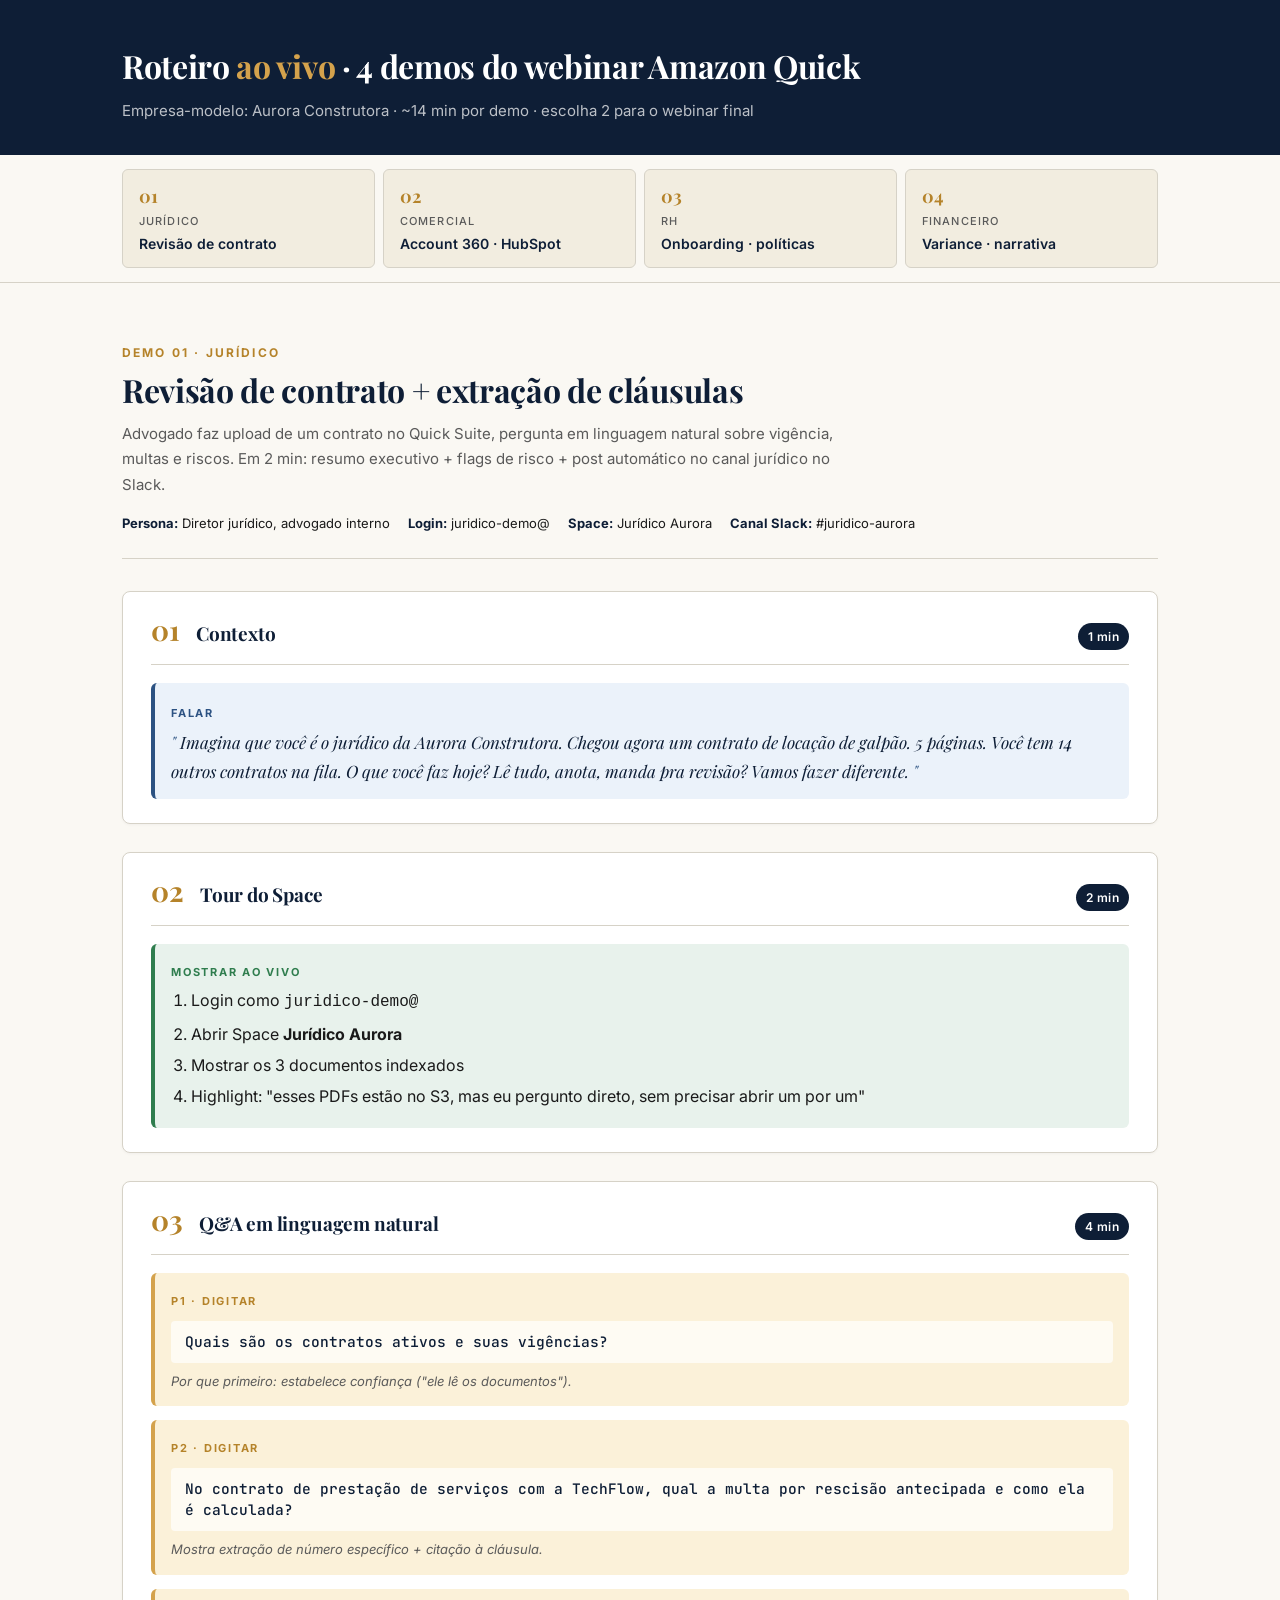
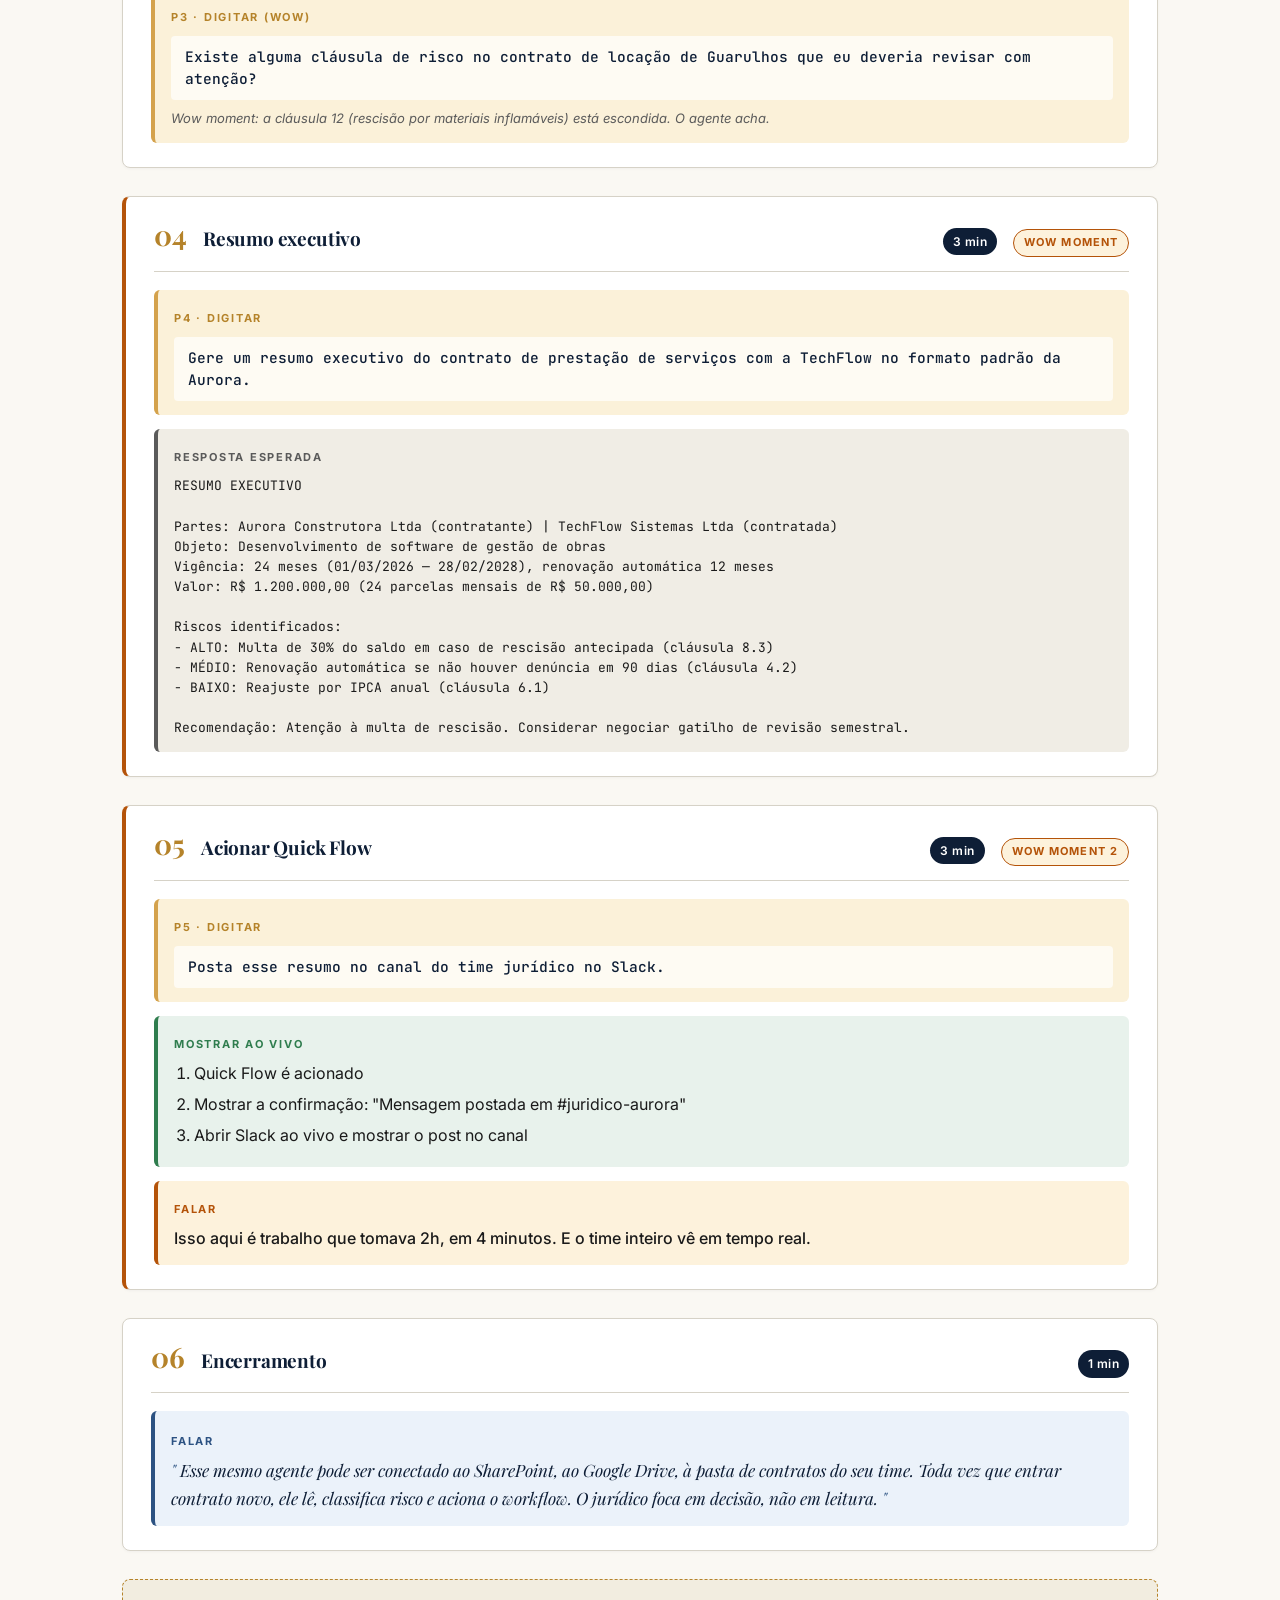
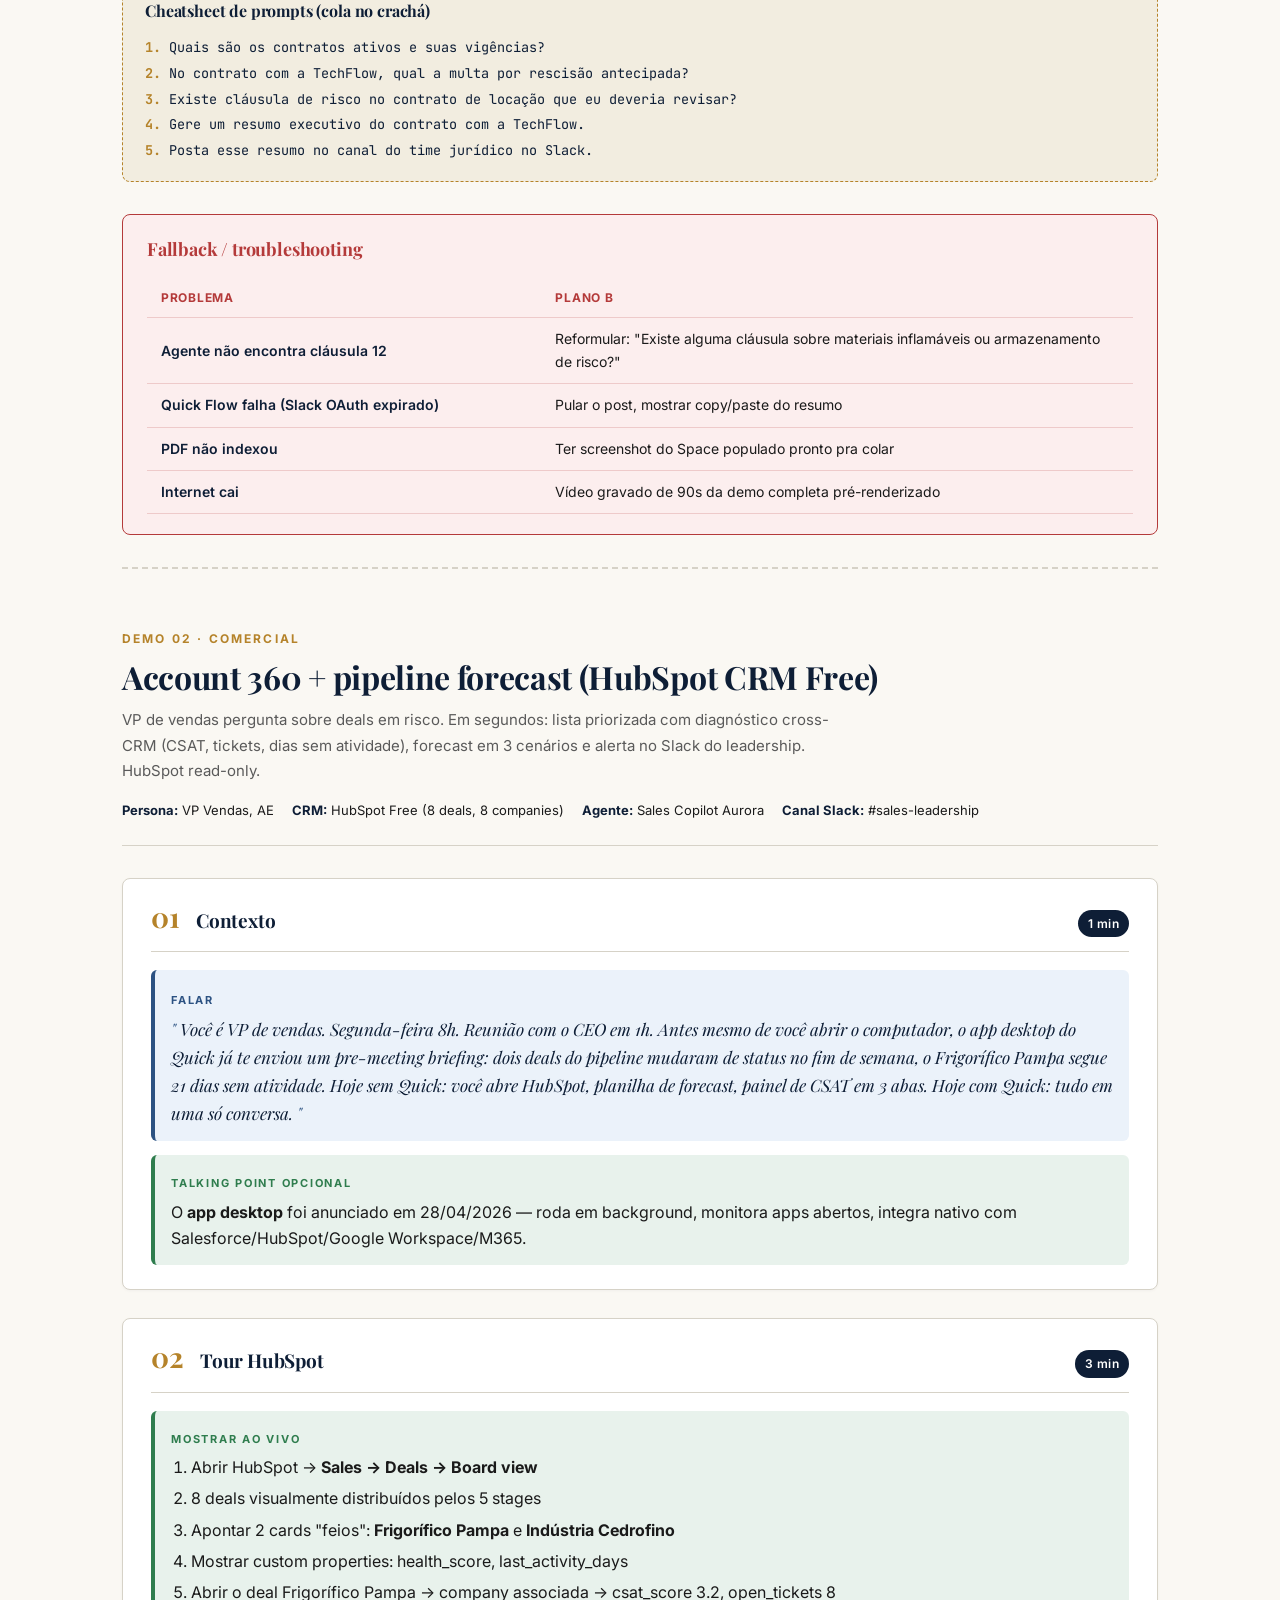
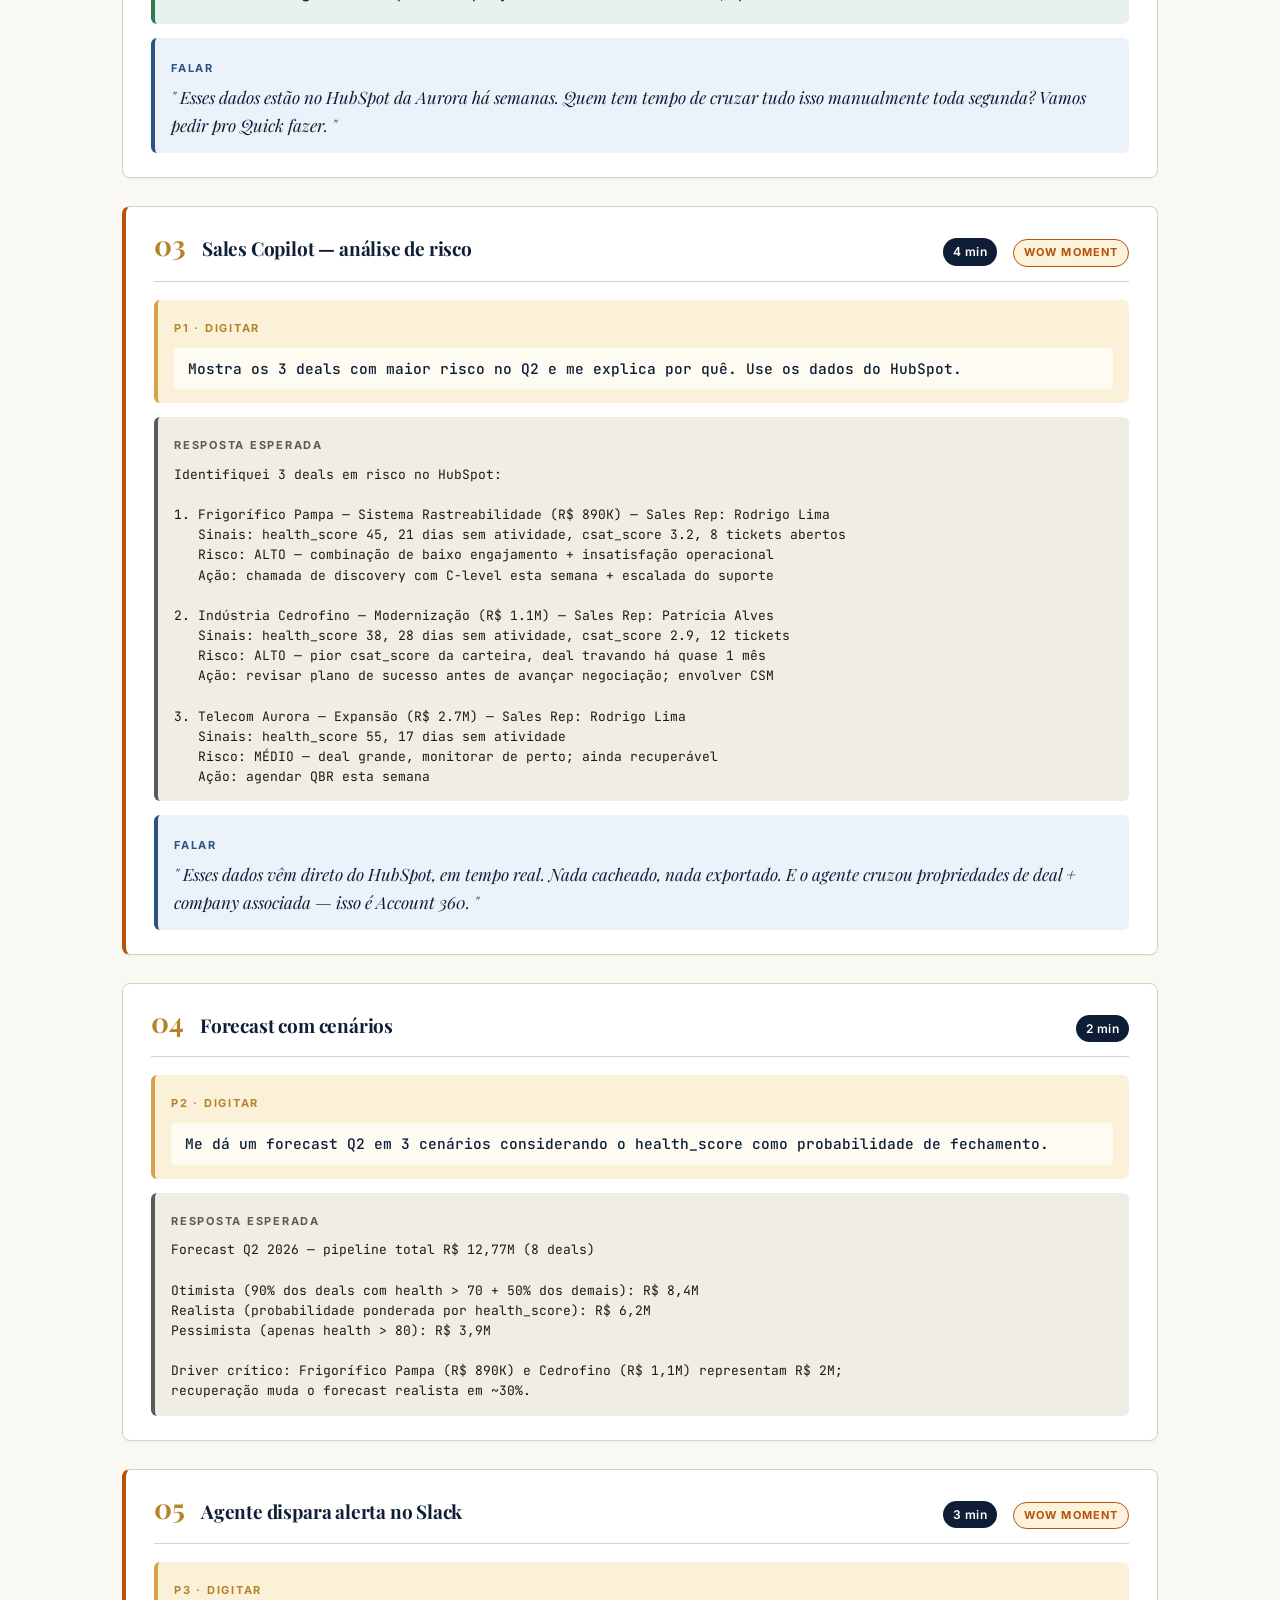
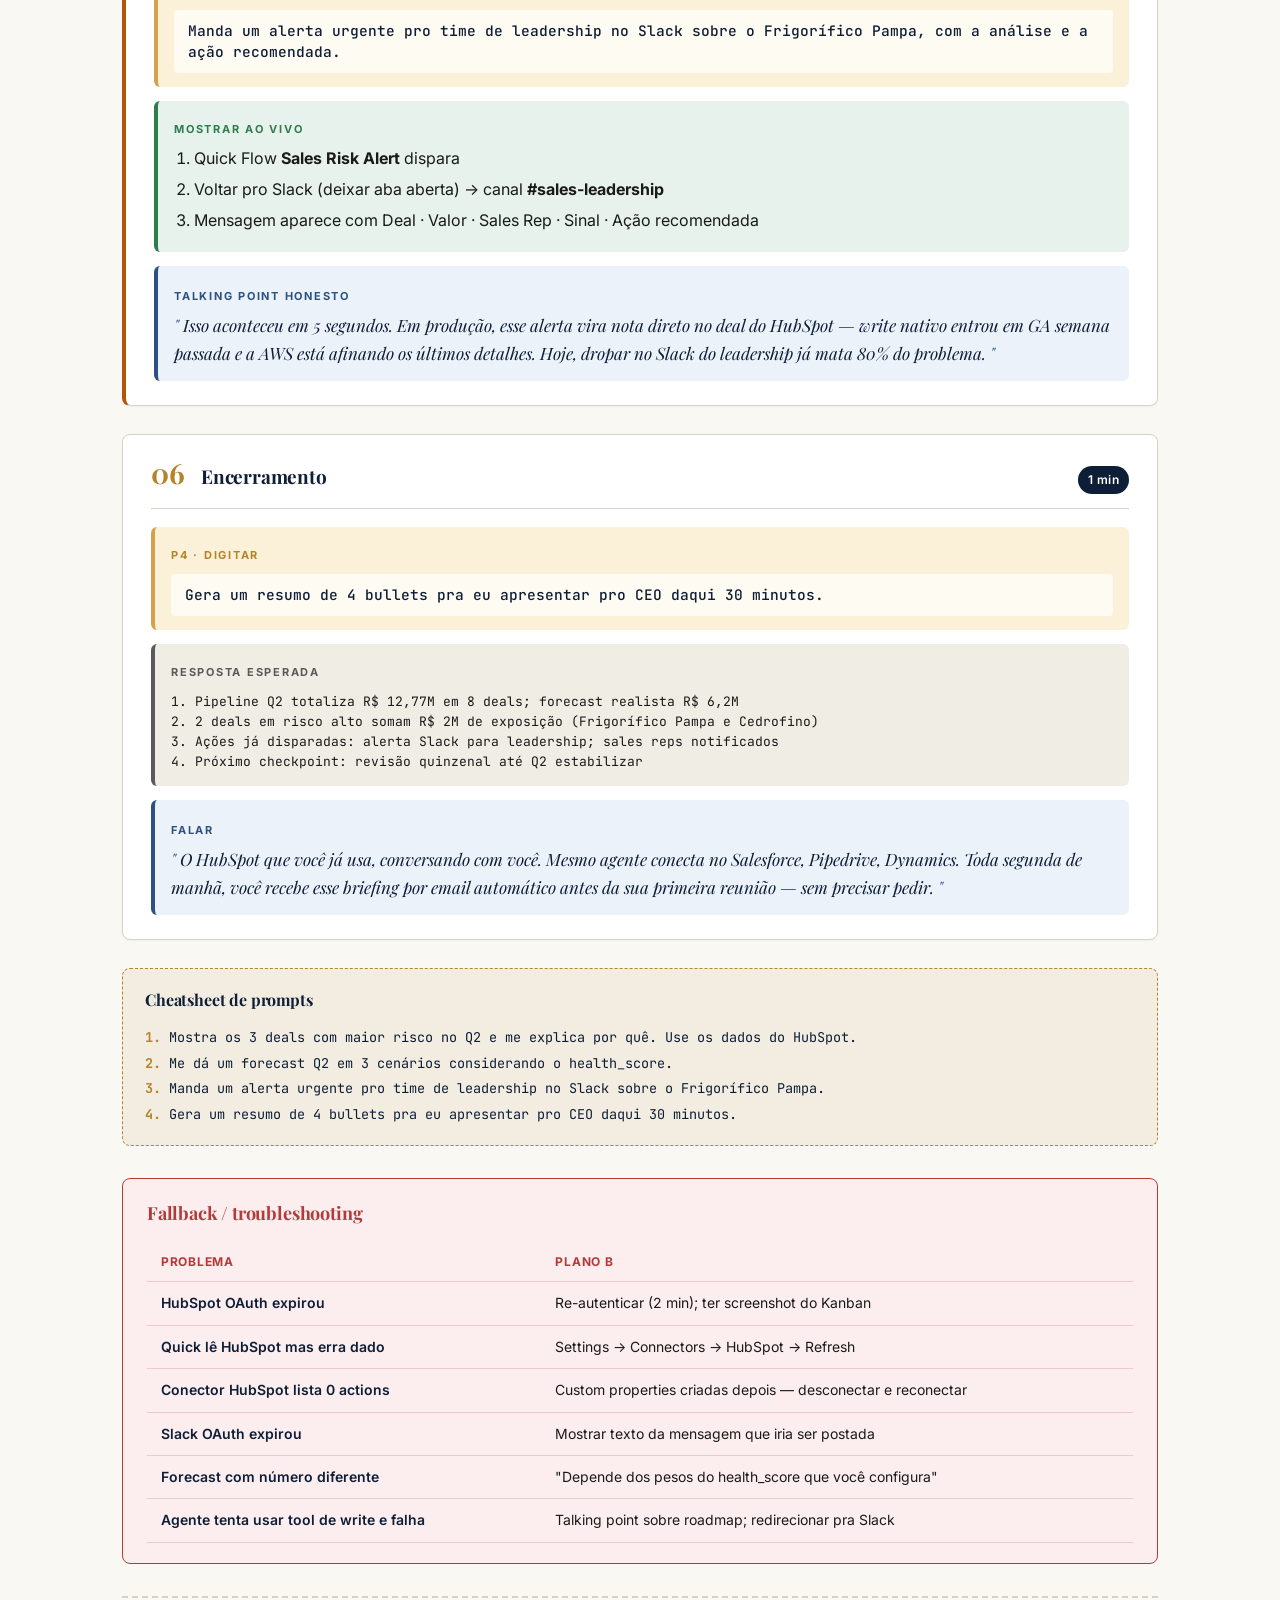
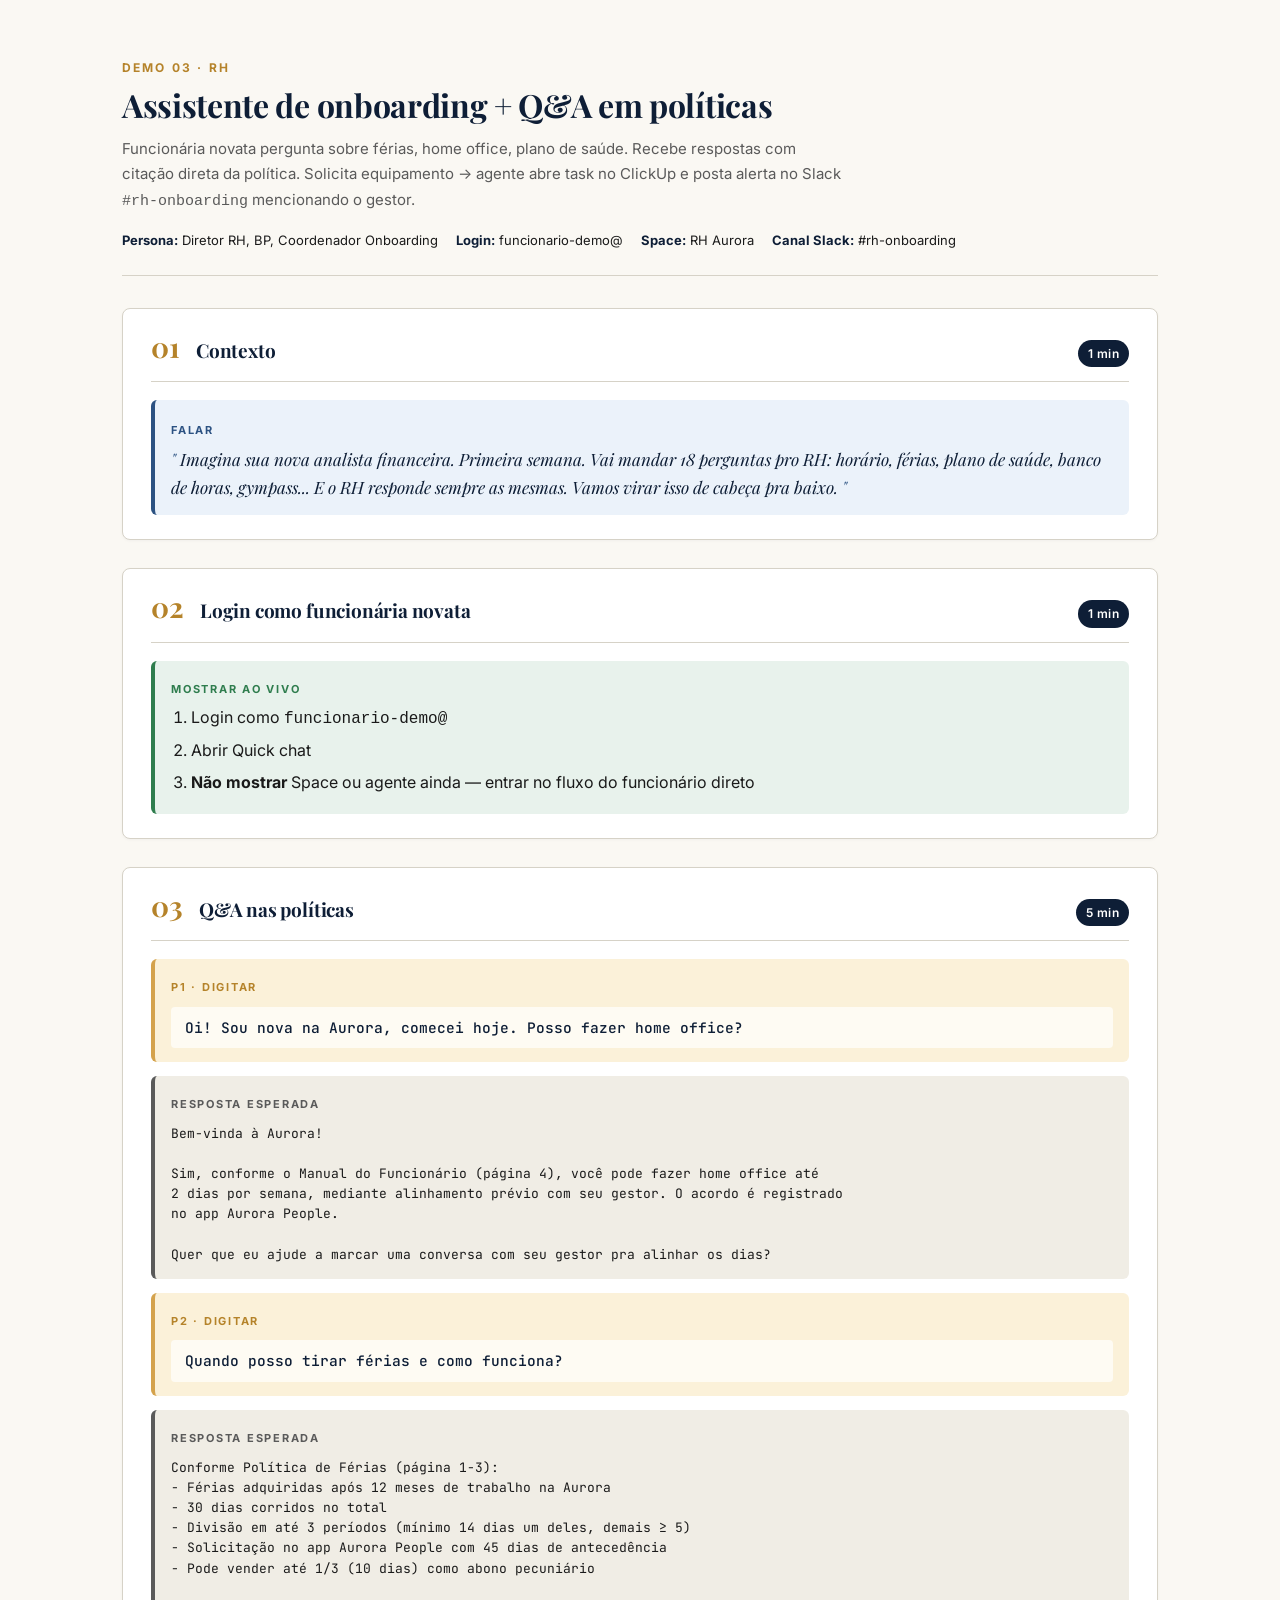
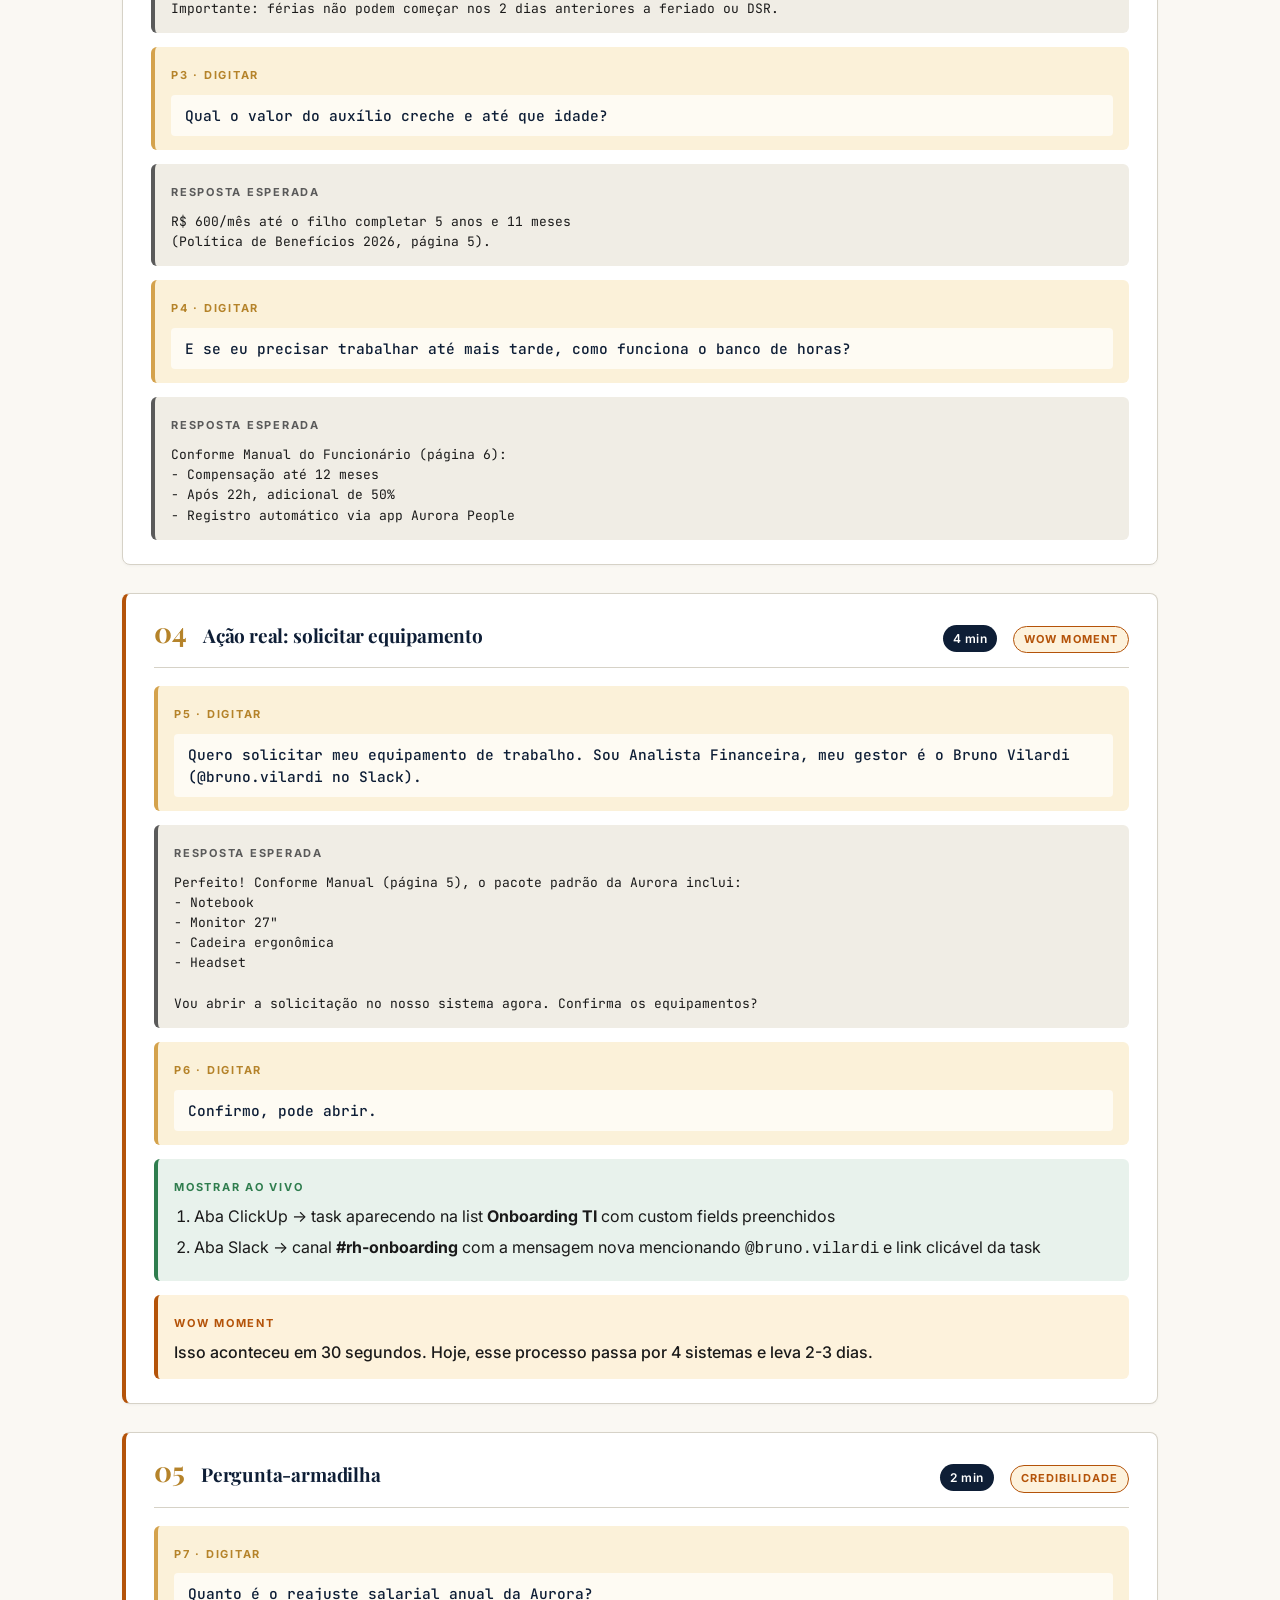
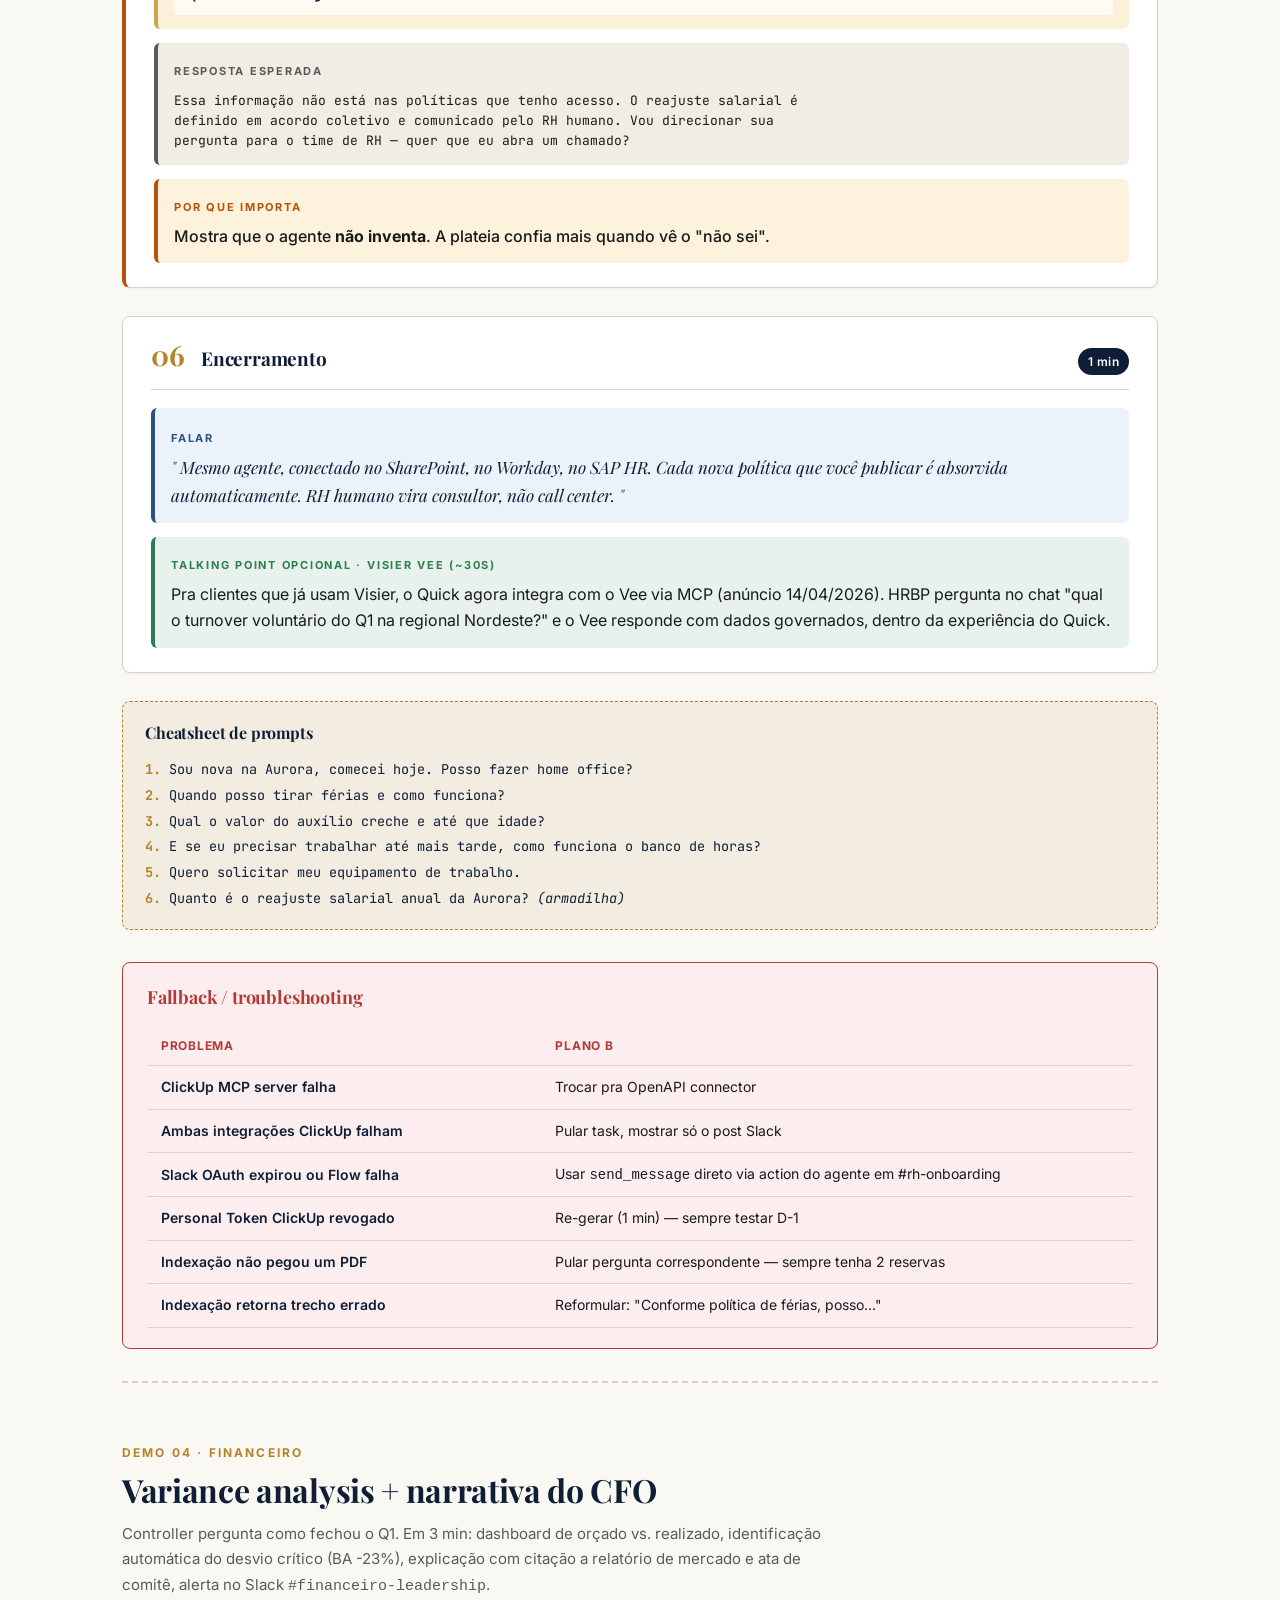
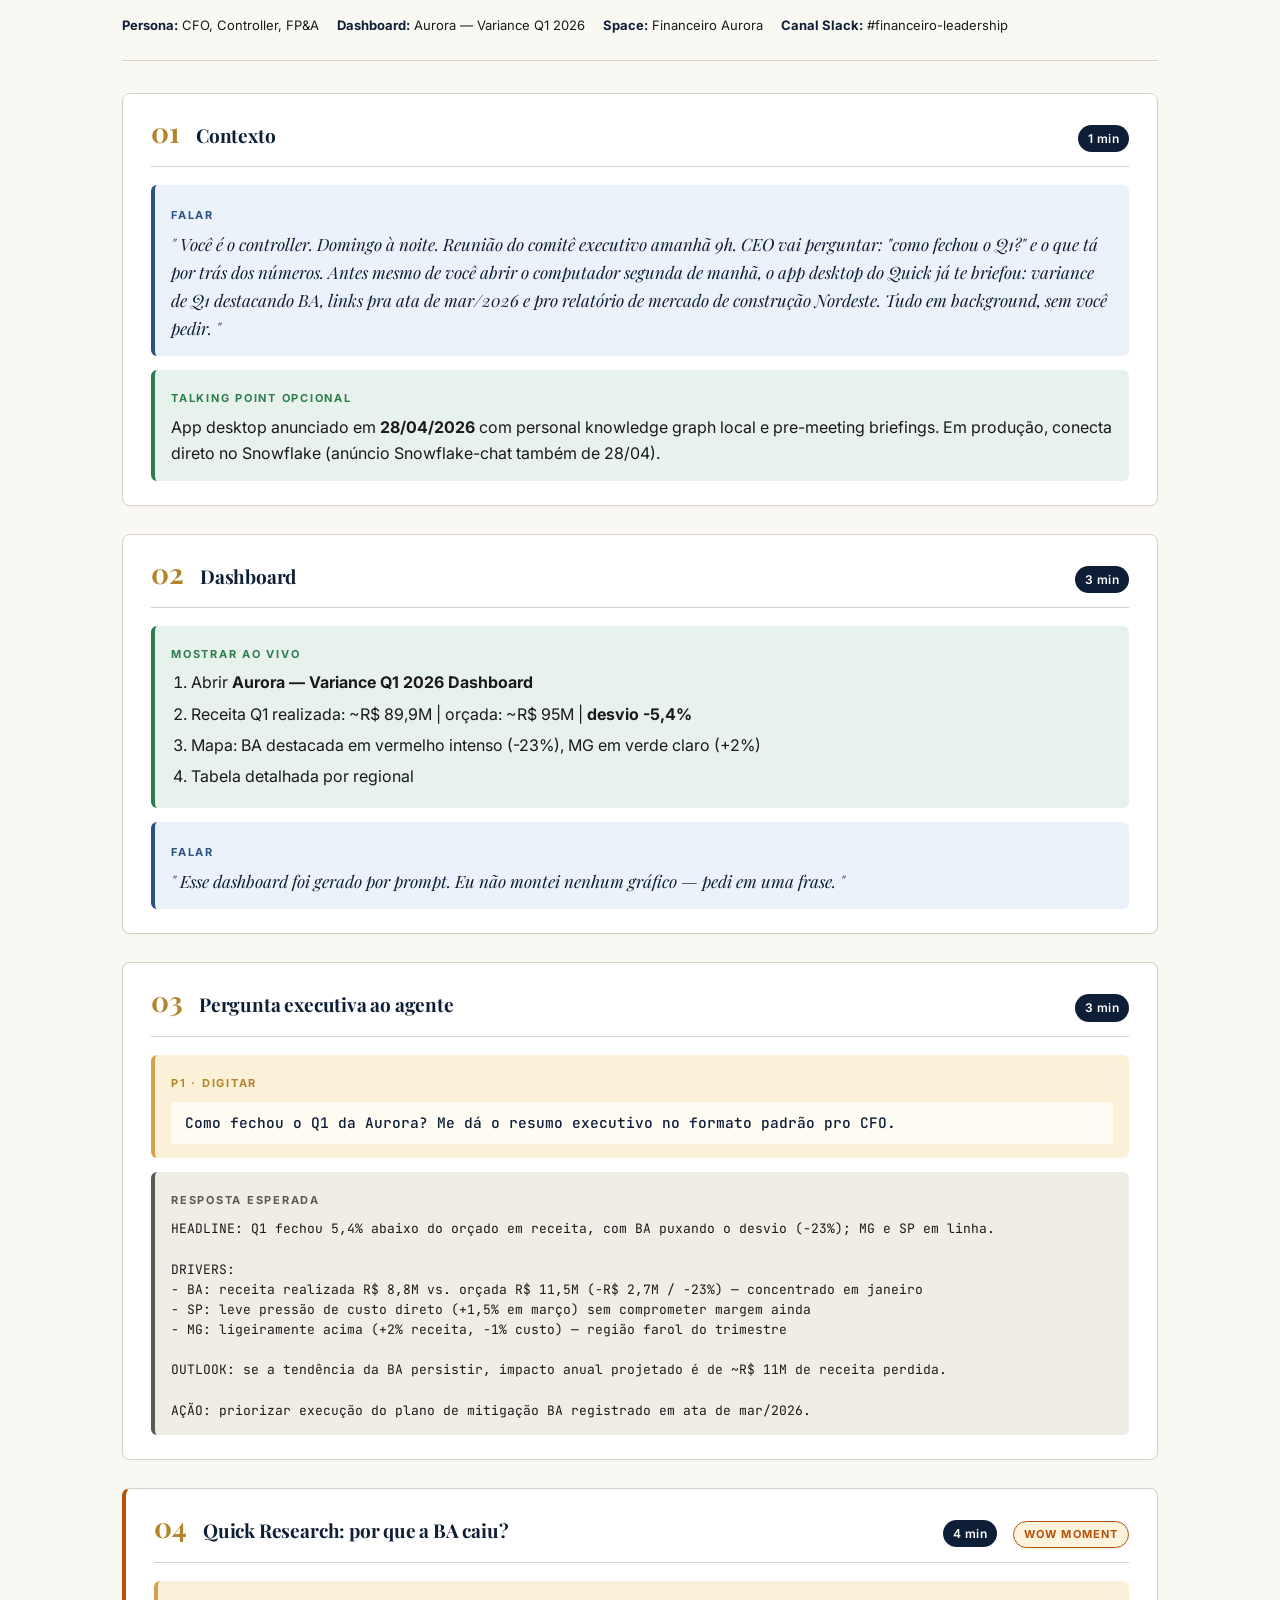
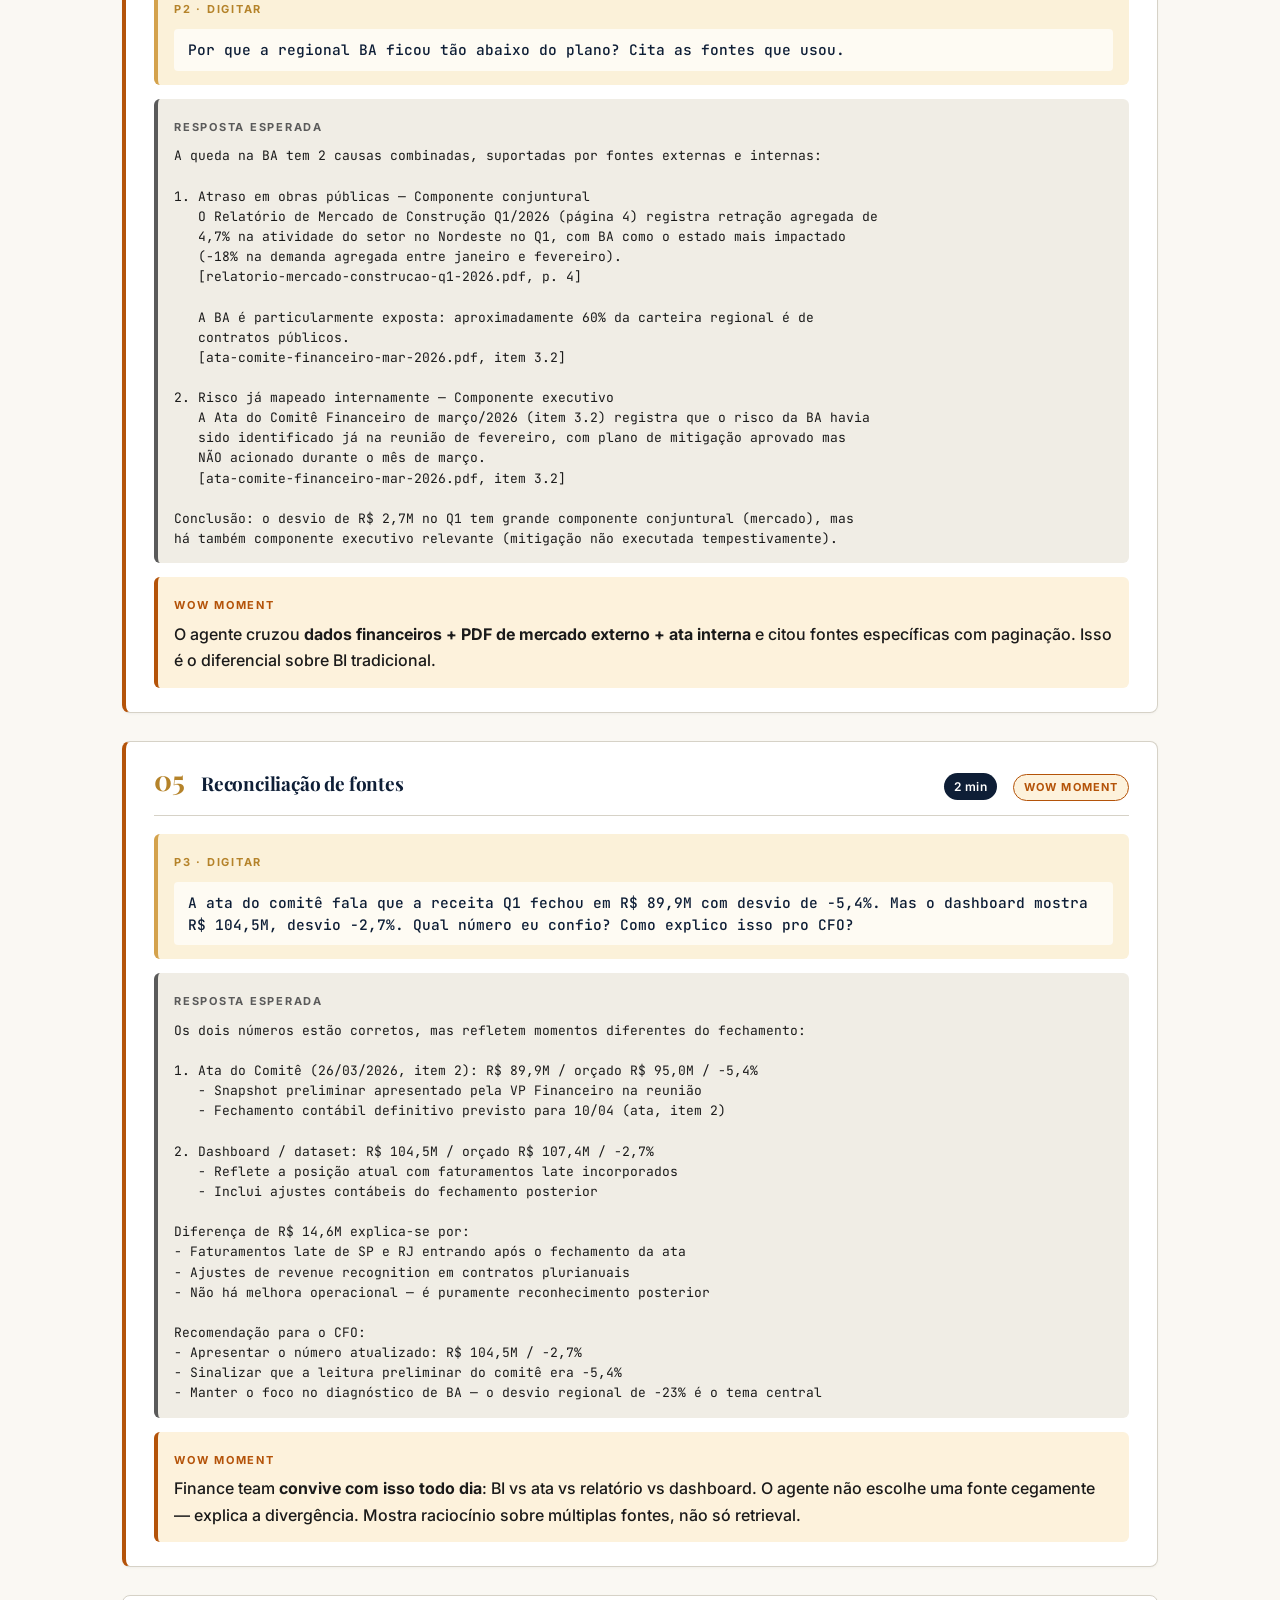
==== aurora/demos-script.html @ 8672b61b "feat: deck do webinar Aurora — slides HTML + script de demos Trazendo a pasta aurora/ inteira para v" ====
<!DOCTYPE html>
<html lang="pt-BR">
<head>
<meta charset="UTF-8">
<meta name="viewport" content="width=device-width, initial-scale=1.0">
<title>Roteiro das demos · Webinar Amazon Quick</title>
<link rel="preconnect" href="https://fonts.googleapis.com">
<link rel="preconnect" href="https://fonts.gstatic.com" crossorigin>
<link href="https://fonts.googleapis.com/css2?family=Inter:wght@400;500;600;700;800&family=Playfair+Display:wght@600;700&family=JetBrains+Mono:wght@400;500;600&display=swap" rel="stylesheet">
<style>
:root {
  --navy: #0E1E36;
  --navy-2: #1B2845;
  --amber: #D4A24C;
  --amber-dark: #B5832A;
  --aws-orange: #FF9900;
  --bg: #FAF8F3;
  --bg-2: #F2EDE0;
  --text: #1A1A1A;
  --muted: #5A5A5A;
  --line: #D6D2C7;
  --quote: #2C5282;
  --quote-bg: #EBF2FA;
  --prompt-bg: #FBF1D9;
  --prompt-border: #D4A24C;
  --show: #2F7D4E;
  --show-bg: #E8F2EC;
  --wow: #B45309;
  --wow-bg: #FDF2DC;
  --fallback: #B43A3A;
  --fallback-bg: #FCEEEE;
  --code-bg: #F0EDE5;
}

* { box-sizing: border-box; margin: 0; padding: 0; }
html { scroll-behavior: smooth; scroll-padding-top: 6em; }
body {
  font-family: 'Inter', -apple-system, BlinkMacSystemFont, sans-serif;
  font-size: 16px;
  line-height: 1.6;
  color: var(--text);
  background: var(--bg);
}
h1, h2, h3 { font-family: 'Playfair Display', Georgia, serif; letter-spacing: -0.01em; }
.container { max-width: 1100px; margin: 0 auto; padding: 0 32px; }

/* ============================================================
   PAGE HEADER
   ============================================================ */
.page-header {
  background: var(--navy);
  color: #fff;
  padding: 40px 0 32px;
}
.page-header h1 {
  font-size: 32px;
  font-weight: 700;
  margin-bottom: 8px;
}
.page-header h1 .accent { color: var(--amber); }
.page-header-sub {
  color: rgba(255,255,255,0.72);
  font-size: 15px;
}

/* ============================================================
   STICKY NAV
   ============================================================ */
.nav-tabs {
  position: sticky;
  top: 0;
  z-index: 50;
  background: var(--bg);
  border-bottom: 1px solid var(--line);
  padding: 14px 0;
}
.nav-tabs-inner {
  display: flex;
  gap: 8px;
  flex-wrap: wrap;
}
.nav-tab {
  flex: 1;
  min-width: 200px;
  padding: 12px 16px;
  background: var(--bg-2);
  border: 1px solid var(--line);
  border-radius: 6px;
  color: var(--navy);
  font-weight: 600;
  font-size: 14px;
  text-decoration: none;
  display: flex;
  flex-direction: column;
  gap: 2px;
  transition: background 0.15s, transform 0.15s, border-color 0.15s;
}
.nav-tab:hover { background: var(--amber); border-color: var(--amber-dark); transform: translateY(-1px); }
.nav-tab .nav-tab-num {
  font-family: 'Playfair Display', serif;
  font-size: 18px;
  font-weight: 700;
  color: var(--amber-dark);
}
.nav-tab:hover .nav-tab-num { color: var(--navy); }
.nav-tab .nav-tab-area {
  font-size: 11px;
  letter-spacing: 0.10em;
  text-transform: uppercase;
  color: var(--muted);
  font-weight: 500;
}

/* ============================================================
   DEMO SECTION
   ============================================================ */
.demo {
  padding: 56px 0 32px;
  border-bottom: 2px dashed var(--line);
}
.demo:last-child { border-bottom: none; }
.demo-header {
  margin-bottom: 32px;
  padding-bottom: 24px;
  border-bottom: 1px solid var(--line);
}
.demo-eyebrow {
  display: inline-block;
  color: var(--amber-dark);
  font-size: 12px;
  font-weight: 700;
  letter-spacing: 0.18em;
  text-transform: uppercase;
  margin-bottom: 10px;
}
.demo h2 {
  font-size: 32px;
  color: var(--navy);
  font-weight: 700;
  line-height: 1.15;
  margin-bottom: 12px;
}
.demo-summary {
  font-size: 15px;
  color: var(--muted);
  line-height: 1.7;
  max-width: 80ch;
}
.demo-meta {
  display: flex;
  gap: 18px;
  flex-wrap: wrap;
  margin-top: 16px;
  font-size: 13px;
}
.demo-meta strong { color: var(--navy); font-weight: 700; }

/* ============================================================
   BLOCO
   ============================================================ */
.bloco {
  margin-bottom: 28px;
  padding: 24px 28px;
  background: #fff;
  border: 1px solid var(--line);
  border-radius: 8px;
  box-shadow: 0 1px 3px rgba(14,30,54,0.04);
}
.bloco.bloco-wow { border-left: 4px solid var(--wow); }
.bloco-header {
  display: flex;
  align-items: baseline;
  gap: 16px;
  margin-bottom: 18px;
  padding-bottom: 14px;
  border-bottom: 1px solid var(--line);
  flex-wrap: wrap;
}
.bloco-num {
  font-family: 'Playfair Display', serif;
  font-size: 28px;
  font-weight: 700;
  color: var(--amber-dark);
  line-height: 1;
}
.bloco h3 {
  font-size: 19px;
  color: var(--navy);
  font-weight: 700;
  flex: 1;
}
.bloco-time {
  background: var(--navy);
  color: #fff;
  padding: 4px 10px;
  border-radius: 100px;
  font-size: 12px;
  font-weight: 600;
  letter-spacing: 0.04em;
}
.bloco-wow-tag {
  background: var(--wow-bg);
  color: var(--wow);
  border: 1px solid var(--wow);
  padding: 4px 10px;
  border-radius: 100px;
  font-size: 11px;
  font-weight: 700;
  letter-spacing: 0.10em;
  text-transform: uppercase;
}

/* ============================================================
   ACTION BLOCKS
   ============================================================ */
.action {
  margin-top: 14px;
  padding: 14px 16px;
  border-radius: 6px;
  border-left: 4px solid;
  position: relative;
}
.action-label {
  display: inline-block;
  font-size: 11px;
  font-weight: 700;
  letter-spacing: 0.16em;
  text-transform: uppercase;
  margin-bottom: 6px;
}
.action p { line-height: 1.65; }

/* FALAR — quote */
.action-say {
  background: var(--quote-bg);
  border-left-color: var(--quote);
  font-family: 'Playfair Display', serif;
  font-style: italic;
  font-size: 17px;
  line-height: 1.55;
  color: var(--navy);
}
.action-say .action-label {
  font-family: 'Inter', sans-serif;
  font-style: normal;
  color: var(--quote);
}
.action-say p::before { content: '"'; color: var(--quote); margin-right: 4px; }
.action-say p::after  { content: '"'; color: var(--quote); margin-left: 4px; }

/* PROMPT — to type */
.action-prompt {
  background: var(--prompt-bg);
  border-left-color: var(--prompt-border);
}
.action-prompt .action-label { color: var(--amber-dark); }
.action-prompt code {
  display: block;
  font-family: 'JetBrains Mono', monospace;
  font-size: 14.5px;
  font-weight: 500;
  color: var(--navy);
  line-height: 1.5;
  margin-top: 4px;
  padding: 10px 14px;
  background: rgba(255,255,255,0.7);
  border-radius: 4px;
  user-select: all;
  white-space: pre-wrap;
  word-break: break-word;
}
.action-prompt-why {
  margin-top: 8px;
  font-size: 13px;
  color: var(--muted);
  font-style: italic;
}

/* RESPOSTA — expected */
.action-expected {
  background: var(--code-bg);
  border-left-color: var(--muted);
}
.action-expected .action-label { color: var(--muted); }
.action-expected pre {
  font-family: 'JetBrains Mono', monospace;
  font-size: 13px;
  line-height: 1.55;
  white-space: pre-wrap;
  word-break: break-word;
  color: var(--text);
  margin-top: 4px;
}

/* MOSTRAR — what to show */
.action-show {
  background: var(--show-bg);
  border-left-color: var(--show);
}
.action-show .action-label { color: var(--show); }
.action-show ol, .action-show ul {
  margin-left: 20px;
  line-height: 1.7;
}
.action-show li { margin-bottom: 4px; }

/* WOW — wow moment */
.action-wow {
  background: var(--wow-bg);
  border-left-color: var(--wow);
}
.action-wow .action-label { color: var(--wow); }
.action-wow p { font-weight: 500; }

/* FALLBACK */
.fallback-section {
  margin-top: 32px;
  padding: 20px 24px;
  background: var(--fallback-bg);
  border: 1px solid var(--fallback);
  border-radius: 8px;
}
.fallback-section h3 {
  font-size: 18px;
  color: var(--fallback);
  margin-bottom: 14px;
  font-weight: 700;
}
.fallback-section table {
  width: 100%;
  border-collapse: collapse;
  font-size: 14px;
}
.fallback-section th, .fallback-section td {
  text-align: left;
  padding: 10px 14px;
  border-bottom: 1px solid rgba(180,58,58,0.20);
}
.fallback-section th {
  color: var(--fallback);
  font-weight: 700;
  font-size: 12px;
  letter-spacing: 0.06em;
  text-transform: uppercase;
}
.fallback-section td:first-child { font-weight: 600; color: var(--navy); width: 40%; }

/* PROMPTS CHEATSHEET */
.cheatsheet {
  margin-top: 24px;
  padding: 18px 22px;
  background: var(--bg-2);
  border: 1px dashed var(--amber-dark);
  border-radius: 8px;
}
.cheatsheet h3 {
  font-size: 16px;
  color: var(--navy);
  margin-bottom: 12px;
  font-weight: 700;
}
.cheatsheet ol {
  margin-left: 24px;
  font-family: 'JetBrains Mono', monospace;
  font-size: 13.5px;
  line-height: 1.9;
  color: var(--navy);
}
.cheatsheet ol li::marker { color: var(--amber-dark); font-weight: 700; }

/* PRINT */
@media print {
  .nav-tabs { position: static; }
  .demo { page-break-after: always; }
  body { font-size: 11pt; }
}
</style>
</head>
<body>

<!-- ============================================================
     PAGE HEADER
     ============================================================ -->
<header class="page-header">
  <div class="container">
    <h1>Roteiro <span class="accent">ao vivo</span> · 4 demos do webinar Amazon Quick</h1>
    <p class="page-header-sub">Empresa-modelo: Aurora Construtora · ~14 min por demo · escolha 2 para o webinar final</p>
  </div>
</header>

<!-- ============================================================
     STICKY NAV
     ============================================================ -->
<nav class="nav-tabs">
  <div class="container">
    <div class="nav-tabs-inner">
      <a href="#demo-01" class="nav-tab">
        <span class="nav-tab-num">01</span>
        <span class="nav-tab-area">Jurídico</span>
        <span>Revisão de contrato</span>
      </a>
      <a href="#demo-02" class="nav-tab">
        <span class="nav-tab-num">02</span>
        <span class="nav-tab-area">Comercial</span>
        <span>Account 360 · HubSpot</span>
      </a>
      <a href="#demo-03" class="nav-tab">
        <span class="nav-tab-num">03</span>
        <span class="nav-tab-area">RH</span>
        <span>Onboarding · políticas</span>
      </a>
      <a href="#demo-04" class="nav-tab">
        <span class="nav-tab-num">04</span>
        <span class="nav-tab-area">Financeiro</span>
        <span>Variance · narrativa</span>
      </a>
    </div>
  </div>
</nav>

<main class="container">

<!-- ============================================================
     DEMO 01 — JURÍDICO
     ============================================================ -->
<section class="demo" id="demo-01">
  <div class="demo-header">
    <span class="demo-eyebrow">Demo 01 · Jurídico</span>
    <h2>Revisão de contrato + extração de cláusulas</h2>
    <p class="demo-summary">Advogado faz upload de um contrato no Quick Suite, pergunta em linguagem natural sobre vigência, multas e riscos. Em 2 min: resumo executivo + flags de risco + post automático no canal jurídico no Slack.</p>
    <div class="demo-meta">
      <span><strong>Persona:</strong> Diretor jurídico, advogado interno</span>
      <span><strong>Login:</strong> juridico-demo@</span>
      <span><strong>Space:</strong> Jurídico Aurora</span>
      <span><strong>Canal Slack:</strong> #juridico-aurora</span>
    </div>
  </div>

  <article class="bloco">
    <div class="bloco-header">
      <span class="bloco-num">01</span>
      <h3>Contexto</h3>
      <span class="bloco-time">1 min</span>
    </div>
    <div class="action action-say">
      <span class="action-label">Falar</span>
      <p>Imagina que você é o jurídico da Aurora Construtora. Chegou agora um contrato de locação de galpão. 5 páginas. Você tem 14 outros contratos na fila. O que você faz hoje? Lê tudo, anota, manda pra revisão? Vamos fazer diferente.</p>
    </div>
  </article>

  <article class="bloco">
    <div class="bloco-header">
      <span class="bloco-num">02</span>
      <h3>Tour do Space</h3>
      <span class="bloco-time">2 min</span>
    </div>
    <div class="action action-show">
      <span class="action-label">Mostrar ao vivo</span>
      <ol>
        <li>Login como <code>juridico-demo@</code></li>
        <li>Abrir Space <strong>Jurídico Aurora</strong></li>
        <li>Mostrar os 3 documentos indexados</li>
        <li>Highlight: "esses PDFs estão no S3, mas eu pergunto direto, sem precisar abrir um por um"</li>
      </ol>
    </div>
  </article>

  <article class="bloco">
    <div class="bloco-header">
      <span class="bloco-num">03</span>
      <h3>Q&amp;A em linguagem natural</h3>
      <span class="bloco-time">4 min</span>
    </div>

    <div class="action action-prompt">
      <span class="action-label">P1 · Digitar</span>
      <code>Quais são os contratos ativos e suas vigências?</code>
      <p class="action-prompt-why">Por que primeiro: estabelece confiança ("ele lê os documentos").</p>
    </div>

    <div class="action action-prompt">
      <span class="action-label">P2 · Digitar</span>
      <code>No contrato de prestação de serviços com a TechFlow, qual a multa por rescisão antecipada e como ela é calculada?</code>
      <p class="action-prompt-why">Mostra extração de número específico + citação à cláusula.</p>
    </div>

    <div class="action action-prompt">
      <span class="action-label">P3 · Digitar (wow)</span>
      <code>Existe alguma cláusula de risco no contrato de locação de Guarulhos que eu deveria revisar com atenção?</code>
      <p class="action-prompt-why">Wow moment: a cláusula 12 (rescisão por materiais inflamáveis) está escondida. O agente acha.</p>
    </div>
  </article>

  <article class="bloco bloco-wow">
    <div class="bloco-header">
      <span class="bloco-num">04</span>
      <h3>Resumo executivo</h3>
      <span class="bloco-time">3 min</span>
      <span class="bloco-wow-tag">Wow moment</span>
    </div>

    <div class="action action-prompt">
      <span class="action-label">P4 · Digitar</span>
      <code>Gere um resumo executivo do contrato de prestação de serviços com a TechFlow no formato padrão da Aurora.</code>
    </div>

    <div class="action action-expected">
      <span class="action-label">Resposta esperada</span>
<pre>RESUMO EXECUTIVO

Partes: Aurora Construtora Ltda (contratante) | TechFlow Sistemas Ltda (contratada)
Objeto: Desenvolvimento de software de gestão de obras
Vigência: 24 meses (01/03/2026 — 28/02/2028), renovação automática 12 meses
Valor: R$ 1.200.000,00 (24 parcelas mensais de R$ 50.000,00)

Riscos identificados:
- ALTO: Multa de 30% do saldo em caso de rescisão antecipada (cláusula 8.3)
- MÉDIO: Renovação automática se não houver denúncia em 90 dias (cláusula 4.2)
- BAIXO: Reajuste por IPCA anual (cláusula 6.1)

Recomendação: Atenção à multa de rescisão. Considerar negociar gatilho de revisão semestral.</pre>
    </div>
  </article>

  <article class="bloco bloco-wow">
    <div class="bloco-header">
      <span class="bloco-num">05</span>
      <h3>Acionar Quick Flow</h3>
      <span class="bloco-time">3 min</span>
      <span class="bloco-wow-tag">Wow moment 2</span>
    </div>

    <div class="action action-prompt">
      <span class="action-label">P5 · Digitar</span>
      <code>Posta esse resumo no canal do time jurídico no Slack.</code>
    </div>

    <div class="action action-show">
      <span class="action-label">Mostrar ao vivo</span>
      <ol>
        <li>Quick Flow é acionado</li>
        <li>Mostrar a confirmação: "Mensagem postada em #juridico-aurora"</li>
        <li>Abrir Slack ao vivo e mostrar o post no canal</li>
      </ol>
    </div>

    <div class="action action-wow">
      <span class="action-label">Falar</span>
      <p>Isso aqui é trabalho que tomava 2h, em 4 minutos. E o time inteiro vê em tempo real.</p>
    </div>
  </article>

  <article class="bloco">
    <div class="bloco-header">
      <span class="bloco-num">06</span>
      <h3>Encerramento</h3>
      <span class="bloco-time">1 min</span>
    </div>
    <div class="action action-say">
      <span class="action-label">Falar</span>
      <p>Esse mesmo agente pode ser conectado ao SharePoint, ao Google Drive, à pasta de contratos do seu time. Toda vez que entrar contrato novo, ele lê, classifica risco e aciona o workflow. O jurídico foca em decisão, não em leitura.</p>
    </div>
  </article>

  <div class="cheatsheet">
    <h3>Cheatsheet de prompts (cola no crachá)</h3>
    <ol>
      <li>Quais são os contratos ativos e suas vigências?</li>
      <li>No contrato com a TechFlow, qual a multa por rescisão antecipada?</li>
      <li>Existe cláusula de risco no contrato de locação que eu deveria revisar?</li>
      <li>Gere um resumo executivo do contrato com a TechFlow.</li>
      <li>Posta esse resumo no canal do time jurídico no Slack.</li>
    </ol>
  </div>

  <div class="fallback-section">
    <h3>Fallback / troubleshooting</h3>
    <table>
      <thead><tr><th>Problema</th><th>Plano B</th></tr></thead>
      <tbody>
        <tr><td>Agente não encontra cláusula 12</td><td>Reformular: "Existe alguma cláusula sobre materiais inflamáveis ou armazenamento de risco?"</td></tr>
        <tr><td>Quick Flow falha (Slack OAuth expirado)</td><td>Pular o post, mostrar copy/paste do resumo</td></tr>
        <tr><td>PDF não indexou</td><td>Ter screenshot do Space populado pronto pra colar</td></tr>
        <tr><td>Internet cai</td><td>Vídeo gravado de 90s da demo completa pré-renderizado</td></tr>
      </tbody>
    </table>
  </div>
</section>

<!-- ============================================================
     DEMO 02 — COMERCIAL
     ============================================================ -->
<section class="demo" id="demo-02">
  <div class="demo-header">
    <span class="demo-eyebrow">Demo 02 · Comercial</span>
    <h2>Account 360 + pipeline forecast (HubSpot CRM Free)</h2>
    <p class="demo-summary">VP de vendas pergunta sobre deals em risco. Em segundos: lista priorizada com diagnóstico cross-CRM (CSAT, tickets, dias sem atividade), forecast em 3 cenários e alerta no Slack do leadership. HubSpot read-only.</p>
    <div class="demo-meta">
      <span><strong>Persona:</strong> VP Vendas, AE</span>
      <span><strong>CRM:</strong> HubSpot Free (8 deals, 8 companies)</span>
      <span><strong>Agente:</strong> Sales Copilot Aurora</span>
      <span><strong>Canal Slack:</strong> #sales-leadership</span>
    </div>
  </div>

  <article class="bloco">
    <div class="bloco-header">
      <span class="bloco-num">01</span>
      <h3>Contexto</h3>
      <span class="bloco-time">1 min</span>
    </div>
    <div class="action action-say">
      <span class="action-label">Falar</span>
      <p>Você é VP de vendas. Segunda-feira 8h. Reunião com o CEO em 1h. Antes mesmo de você abrir o computador, o app desktop do Quick já te enviou um pre-meeting briefing: dois deals do pipeline mudaram de status no fim de semana, o Frigorífico Pampa segue 21 dias sem atividade. Hoje sem Quick: você abre HubSpot, planilha de forecast, painel de CSAT em 3 abas. Hoje com Quick: tudo em uma só conversa.</p>
    </div>
    <div class="action action-show">
      <span class="action-label">Talking point opcional</span>
      <p>O <strong>app desktop</strong> foi anunciado em 28/04/2026 — roda em background, monitora apps abertos, integra nativo com Salesforce/HubSpot/Google Workspace/M365.</p>
    </div>
  </article>

  <article class="bloco">
    <div class="bloco-header">
      <span class="bloco-num">02</span>
      <h3>Tour HubSpot</h3>
      <span class="bloco-time">3 min</span>
    </div>
    <div class="action action-show">
      <span class="action-label">Mostrar ao vivo</span>
      <ol>
        <li>Abrir HubSpot → <strong>Sales → Deals → Board view</strong></li>
        <li>8 deals visualmente distribuídos pelos 5 stages</li>
        <li>Apontar 2 cards "feios": <strong>Frigorífico Pampa</strong> e <strong>Indústria Cedrofino</strong></li>
        <li>Mostrar custom properties: health_score, last_activity_days</li>
        <li>Abrir o deal Frigorífico Pampa → company associada → csat_score 3.2, open_tickets 8</li>
      </ol>
    </div>
    <div class="action action-say">
      <span class="action-label">Falar</span>
      <p>Esses dados estão no HubSpot da Aurora há semanas. Quem tem tempo de cruzar tudo isso manualmente toda segunda? Vamos pedir pro Quick fazer.</p>
    </div>
  </article>

  <article class="bloco bloco-wow">
    <div class="bloco-header">
      <span class="bloco-num">03</span>
      <h3>Sales Copilot — análise de risco</h3>
      <span class="bloco-time">4 min</span>
      <span class="bloco-wow-tag">Wow moment</span>
    </div>

    <div class="action action-prompt">
      <span class="action-label">P1 · Digitar</span>
      <code>Mostra os 3 deals com maior risco no Q2 e me explica por quê. Use os dados do HubSpot.</code>
    </div>

    <div class="action action-expected">
      <span class="action-label">Resposta esperada</span>
<pre>Identifiquei 3 deals em risco no HubSpot:

1. Frigorífico Pampa — Sistema Rastreabilidade (R$ 890K) — Sales Rep: Rodrigo Lima
   Sinais: health_score 45, 21 dias sem atividade, csat_score 3.2, 8 tickets abertos
   Risco: ALTO — combinação de baixo engajamento + insatisfação operacional
   Ação: chamada de discovery com C-level esta semana + escalada do suporte

2. Indústria Cedrofino — Modernização (R$ 1.1M) — Sales Rep: Patrícia Alves
   Sinais: health_score 38, 28 dias sem atividade, csat_score 2.9, 12 tickets
   Risco: ALTO — pior csat_score da carteira, deal travando há quase 1 mês
   Ação: revisar plano de sucesso antes de avançar negociação; envolver CSM

3. Telecom Aurora — Expansão (R$ 2.7M) — Sales Rep: Rodrigo Lima
   Sinais: health_score 55, 17 dias sem atividade
   Risco: MÉDIO — deal grande, monitorar de perto; ainda recuperável
   Ação: agendar QBR esta semana</pre>
    </div>

    <div class="action action-say">
      <span class="action-label">Falar</span>
      <p>Esses dados vêm direto do HubSpot, em tempo real. Nada cacheado, nada exportado. E o agente cruzou propriedades de deal + company associada — isso é Account 360.</p>
    </div>
  </article>

  <article class="bloco">
    <div class="bloco-header">
      <span class="bloco-num">04</span>
      <h3>Forecast com cenários</h3>
      <span class="bloco-time">2 min</span>
    </div>

    <div class="action action-prompt">
      <span class="action-label">P2 · Digitar</span>
      <code>Me dá um forecast Q2 em 3 cenários considerando o health_score como probabilidade de fechamento.</code>
    </div>

    <div class="action action-expected">
      <span class="action-label">Resposta esperada</span>
<pre>Forecast Q2 2026 — pipeline total R$ 12,77M (8 deals)

Otimista (90% dos deals com health > 70 + 50% dos demais): R$ 8,4M
Realista (probabilidade ponderada por health_score): R$ 6,2M
Pessimista (apenas health > 80): R$ 3,9M

Driver crítico: Frigorífico Pampa (R$ 890K) e Cedrofino (R$ 1,1M) representam R$ 2M;
recuperação muda o forecast realista em ~30%.</pre>
    </div>
  </article>

  <article class="bloco bloco-wow">
    <div class="bloco-header">
      <span class="bloco-num">05</span>
      <h3>Agente dispara alerta no Slack</h3>
      <span class="bloco-time">3 min</span>
      <span class="bloco-wow-tag">Wow moment</span>
    </div>

    <div class="action action-prompt">
      <span class="action-label">P3 · Digitar</span>
      <code>Manda um alerta urgente pro time de leadership no Slack sobre o Frigorífico Pampa, com a análise e a ação recomendada.</code>
    </div>

    <div class="action action-show">
      <span class="action-label">Mostrar ao vivo</span>
      <ol>
        <li>Quick Flow <strong>Sales Risk Alert</strong> dispara</li>
        <li>Voltar pro Slack (deixar aba aberta) → canal <strong>#sales-leadership</strong></li>
        <li>Mensagem aparece com Deal · Valor · Sales Rep · Sinal · Ação recomendada</li>
      </ol>
    </div>

    <div class="action action-say">
      <span class="action-label">Talking point honesto</span>
      <p>Isso aconteceu em 5 segundos. Em produção, esse alerta vira nota direto no deal do HubSpot — write nativo entrou em GA semana passada e a AWS está afinando os últimos detalhes. Hoje, dropar no Slack do leadership já mata 80% do problema.</p>
    </div>
  </article>

  <article class="bloco">
    <div class="bloco-header">
      <span class="bloco-num">06</span>
      <h3>Encerramento</h3>
      <span class="bloco-time">1 min</span>
    </div>

    <div class="action action-prompt">
      <span class="action-label">P4 · Digitar</span>
      <code>Gera um resumo de 4 bullets pra eu apresentar pro CEO daqui 30 minutos.</code>
    </div>

    <div class="action action-expected">
      <span class="action-label">Resposta esperada</span>
<pre>1. Pipeline Q2 totaliza R$ 12,77M em 8 deals; forecast realista R$ 6,2M
2. 2 deals em risco alto somam R$ 2M de exposição (Frigorífico Pampa e Cedrofino)
3. Ações já disparadas: alerta Slack para leadership; sales reps notificados
4. Próximo checkpoint: revisão quinzenal até Q2 estabilizar</pre>
    </div>

    <div class="action action-say">
      <span class="action-label">Falar</span>
      <p>O HubSpot que você já usa, conversando com você. Mesmo agente conecta no Salesforce, Pipedrive, Dynamics. Toda segunda de manhã, você recebe esse briefing por email automático antes da sua primeira reunião — sem precisar pedir.</p>
    </div>
  </article>

  <div class="cheatsheet">
    <h3>Cheatsheet de prompts</h3>
    <ol>
      <li>Mostra os 3 deals com maior risco no Q2 e me explica por quê. Use os dados do HubSpot.</li>
      <li>Me dá um forecast Q2 em 3 cenários considerando o health_score.</li>
      <li>Manda um alerta urgente pro time de leadership no Slack sobre o Frigorífico Pampa.</li>
      <li>Gera um resumo de 4 bullets pra eu apresentar pro CEO daqui 30 minutos.</li>
    </ol>
  </div>

  <div class="fallback-section">
    <h3>Fallback / troubleshooting</h3>
    <table>
      <thead><tr><th>Problema</th><th>Plano B</th></tr></thead>
      <tbody>
        <tr><td>HubSpot OAuth expirou</td><td>Re-autenticar (2 min); ter screenshot do Kanban</td></tr>
        <tr><td>Quick lê HubSpot mas erra dado</td><td>Settings → Connectors → HubSpot → Refresh</td></tr>
        <tr><td>Conector HubSpot lista 0 actions</td><td>Custom properties criadas depois — desconectar e reconectar</td></tr>
        <tr><td>Slack OAuth expirou</td><td>Mostrar texto da mensagem que iria ser postada</td></tr>
        <tr><td>Forecast com número diferente</td><td>"Depende dos pesos do health_score que você configura"</td></tr>
        <tr><td>Agente tenta usar tool de write e falha</td><td>Talking point sobre roadmap; redirecionar pra Slack</td></tr>
      </tbody>
    </table>
  </div>
</section>

<!-- ============================================================
     DEMO 03 — RH
     ============================================================ -->
<section class="demo" id="demo-03">
  <div class="demo-header">
    <span class="demo-eyebrow">Demo 03 · RH</span>
    <h2>Assistente de onboarding + Q&amp;A em políticas</h2>
    <p class="demo-summary">Funcionária novata pergunta sobre férias, home office, plano de saúde. Recebe respostas com citação direta da política. Solicita equipamento → agente abre task no ClickUp e posta alerta no Slack <code>#rh-onboarding</code> mencionando o gestor.</p>
    <div class="demo-meta">
      <span><strong>Persona:</strong> Diretor RH, BP, Coordenador Onboarding</span>
      <span><strong>Login:</strong> funcionario-demo@</span>
      <span><strong>Space:</strong> RH Aurora</span>
      <span><strong>Canal Slack:</strong> #rh-onboarding</span>
    </div>
  </div>

  <article class="bloco">
    <div class="bloco-header">
      <span class="bloco-num">01</span>
      <h3>Contexto</h3>
      <span class="bloco-time">1 min</span>
    </div>
    <div class="action action-say">
      <span class="action-label">Falar</span>
      <p>Imagina sua nova analista financeira. Primeira semana. Vai mandar 18 perguntas pro RH: horário, férias, plano de saúde, banco de horas, gympass... E o RH responde sempre as mesmas. Vamos virar isso de cabeça pra baixo.</p>
    </div>
  </article>

  <article class="bloco">
    <div class="bloco-header">
      <span class="bloco-num">02</span>
      <h3>Login como funcionária novata</h3>
      <span class="bloco-time">1 min</span>
    </div>
    <div class="action action-show">
      <span class="action-label">Mostrar ao vivo</span>
      <ol>
        <li>Login como <code>funcionario-demo@</code></li>
        <li>Abrir Quick chat</li>
        <li><strong>Não mostrar</strong> Space ou agente ainda — entrar no fluxo do funcionário direto</li>
      </ol>
    </div>
  </article>

  <article class="bloco">
    <div class="bloco-header">
      <span class="bloco-num">03</span>
      <h3>Q&amp;A nas políticas</h3>
      <span class="bloco-time">5 min</span>
    </div>

    <div class="action action-prompt">
      <span class="action-label">P1 · Digitar</span>
      <code>Oi! Sou nova na Aurora, comecei hoje. Posso fazer home office?</code>
    </div>
    <div class="action action-expected">
      <span class="action-label">Resposta esperada</span>
<pre>Bem-vinda à Aurora!

Sim, conforme o Manual do Funcionário (página 4), você pode fazer home office até
2 dias por semana, mediante alinhamento prévio com seu gestor. O acordo é registrado
no app Aurora People.

Quer que eu ajude a marcar uma conversa com seu gestor pra alinhar os dias?</pre>
    </div>

    <div class="action action-prompt">
      <span class="action-label">P2 · Digitar</span>
      <code>Quando posso tirar férias e como funciona?</code>
    </div>
    <div class="action action-expected">
      <span class="action-label">Resposta esperada</span>
<pre>Conforme Política de Férias (página 1-3):
- Férias adquiridas após 12 meses de trabalho na Aurora
- 30 dias corridos no total
- Divisão em até 3 períodos (mínimo 14 dias um deles, demais ≥ 5)
- Solicitação no app Aurora People com 45 dias de antecedência
- Pode vender até 1/3 (10 dias) como abono pecuniário

Importante: férias não podem começar nos 2 dias anteriores a feriado ou DSR.</pre>
    </div>

    <div class="action action-prompt">
      <span class="action-label">P3 · Digitar</span>
      <code>Qual o valor do auxílio creche e até que idade?</code>
    </div>
    <div class="action action-expected">
      <span class="action-label">Resposta esperada</span>
<pre>R$ 600/mês até o filho completar 5 anos e 11 meses
(Política de Benefícios 2026, página 5).</pre>
    </div>

    <div class="action action-prompt">
      <span class="action-label">P4 · Digitar</span>
      <code>E se eu precisar trabalhar até mais tarde, como funciona o banco de horas?</code>
    </div>
    <div class="action action-expected">
      <span class="action-label">Resposta esperada</span>
<pre>Conforme Manual do Funcionário (página 6):
- Compensação até 12 meses
- Após 22h, adicional de 50%
- Registro automático via app Aurora People</pre>
    </div>
  </article>

  <article class="bloco bloco-wow">
    <div class="bloco-header">
      <span class="bloco-num">04</span>
      <h3>Ação real: solicitar equipamento</h3>
      <span class="bloco-time">4 min</span>
      <span class="bloco-wow-tag">Wow moment</span>
    </div>

    <div class="action action-prompt">
      <span class="action-label">P5 · Digitar</span>
      <code>Quero solicitar meu equipamento de trabalho. Sou Analista Financeira, meu gestor é o Bruno Vilardi (@bruno.vilardi no Slack).</code>
    </div>
    <div class="action action-expected">
      <span class="action-label">Resposta esperada</span>
<pre>Perfeito! Conforme Manual (página 5), o pacote padrão da Aurora inclui:
- Notebook
- Monitor 27"
- Cadeira ergonômica
- Headset

Vou abrir a solicitação no nosso sistema agora. Confirma os equipamentos?</pre>
    </div>

    <div class="action action-prompt">
      <span class="action-label">P6 · Digitar</span>
      <code>Confirmo, pode abrir.</code>
    </div>

    <div class="action action-show">
      <span class="action-label">Mostrar ao vivo</span>
      <ol>
        <li>Aba ClickUp → task aparecendo na list <strong>Onboarding TI</strong> com custom fields preenchidos</li>
        <li>Aba Slack → canal <strong>#rh-onboarding</strong> com a mensagem nova mencionando <code>@bruno.vilardi</code> e link clicável da task</li>
      </ol>
    </div>

    <div class="action action-wow">
      <span class="action-label">Wow moment</span>
      <p>Isso aconteceu em 30 segundos. Hoje, esse processo passa por 4 sistemas e leva 2-3 dias.</p>
    </div>
  </article>

  <article class="bloco bloco-wow">
    <div class="bloco-header">
      <span class="bloco-num">05</span>
      <h3>Pergunta-armadilha</h3>
      <span class="bloco-time">2 min</span>
      <span class="bloco-wow-tag">Credibilidade</span>
    </div>

    <div class="action action-prompt">
      <span class="action-label">P7 · Digitar</span>
      <code>Quanto é o reajuste salarial anual da Aurora?</code>
    </div>

    <div class="action action-expected">
      <span class="action-label">Resposta esperada</span>
<pre>Essa informação não está nas políticas que tenho acesso. O reajuste salarial é
definido em acordo coletivo e comunicado pelo RH humano. Vou direcionar sua
pergunta para o time de RH — quer que eu abra um chamado?</pre>
    </div>

    <div class="action action-wow">
      <span class="action-label">Por que importa</span>
      <p>Mostra que o agente <strong>não inventa</strong>. A plateia confia mais quando vê o "não sei".</p>
    </div>
  </article>

  <article class="bloco">
    <div class="bloco-header">
      <span class="bloco-num">06</span>
      <h3>Encerramento</h3>
      <span class="bloco-time">1 min</span>
    </div>
    <div class="action action-say">
      <span class="action-label">Falar</span>
      <p>Mesmo agente, conectado no SharePoint, no Workday, no SAP HR. Cada nova política que você publicar é absorvida automaticamente. RH humano vira consultor, não call center.</p>
    </div>
    <div class="action action-show">
      <span class="action-label">Talking point opcional · Visier Vee (~30s)</span>
      <p>Pra clientes que já usam Visier, o Quick agora integra com o Vee via MCP (anúncio 14/04/2026). HRBP pergunta no chat "qual o turnover voluntário do Q1 na regional Nordeste?" e o Vee responde com dados governados, dentro da experiência do Quick.</p>
    </div>
  </article>

  <div class="cheatsheet">
    <h3>Cheatsheet de prompts</h3>
    <ol>
      <li>Sou nova na Aurora, comecei hoje. Posso fazer home office?</li>
      <li>Quando posso tirar férias e como funciona?</li>
      <li>Qual o valor do auxílio creche e até que idade?</li>
      <li>E se eu precisar trabalhar até mais tarde, como funciona o banco de horas?</li>
      <li>Quero solicitar meu equipamento de trabalho.</li>
      <li>Quanto é o reajuste salarial anual da Aurora? <em>(armadilha)</em></li>
    </ol>
  </div>

  <div class="fallback-section">
    <h3>Fallback / troubleshooting</h3>
    <table>
      <thead><tr><th>Problema</th><th>Plano B</th></tr></thead>
      <tbody>
        <tr><td>ClickUp MCP server falha</td><td>Trocar pra OpenAPI connector</td></tr>
        <tr><td>Ambas integrações ClickUp falham</td><td>Pular task, mostrar só o post Slack</td></tr>
        <tr><td>Slack OAuth expirou ou Flow falha</td><td>Usar <code>send_message</code> direto via action do agente em #rh-onboarding</td></tr>
        <tr><td>Personal Token ClickUp revogado</td><td>Re-gerar (1 min) — sempre testar D-1</td></tr>
        <tr><td>Indexação não pegou um PDF</td><td>Pular pergunta correspondente — sempre tenha 2 reservas</td></tr>
        <tr><td>Indexação retorna trecho errado</td><td>Reformular: "Conforme política de férias, posso..."</td></tr>
      </tbody>
    </table>
  </div>
</section>

<!-- ============================================================
     DEMO 04 — FINANCEIRO
     ============================================================ -->
<section class="demo" id="demo-04">
  <div class="demo-header">
    <span class="demo-eyebrow">Demo 04 · Financeiro</span>
    <h2>Variance analysis + narrativa do CFO</h2>
    <p class="demo-summary">Controller pergunta como fechou o Q1. Em 3 min: dashboard de orçado vs. realizado, identificação automática do desvio crítico (BA -23%), explicação com citação a relatório de mercado e ata de comitê, alerta no Slack <code>#financeiro-leadership</code>.</p>
    <div class="demo-meta">
      <span><strong>Persona:</strong> CFO, Controller, FP&amp;A</span>
      <span><strong>Dashboard:</strong> Aurora — Variance Q1 2026</span>
      <span><strong>Space:</strong> Financeiro Aurora</span>
      <span><strong>Canal Slack:</strong> #financeiro-leadership</span>
    </div>
  </div>

  <article class="bloco">
    <div class="bloco-header">
      <span class="bloco-num">01</span>
      <h3>Contexto</h3>
      <span class="bloco-time">1 min</span>
    </div>
    <div class="action action-say">
      <span class="action-label">Falar</span>
      <p>Você é o controller. Domingo à noite. Reunião do comitê executivo amanhã 9h. CEO vai perguntar: "como fechou o Q1?" e o que tá por trás dos números. Antes mesmo de você abrir o computador segunda de manhã, o app desktop do Quick já te briefou: variance de Q1 destacando BA, links pra ata de mar/2026 e pro relatório de mercado de construção Nordeste. Tudo em background, sem você pedir.</p>
    </div>
    <div class="action action-show">
      <span class="action-label">Talking point opcional</span>
      <p>App desktop anunciado em <strong>28/04/2026</strong> com personal knowledge graph local e pre-meeting briefings. Em produção, conecta direto no Snowflake (anúncio Snowflake-chat também de 28/04).</p>
    </div>
  </article>

  <article class="bloco">
    <div class="bloco-header">
      <span class="bloco-num">02</span>
      <h3>Dashboard</h3>
      <span class="bloco-time">3 min</span>
    </div>
    <div class="action action-show">
      <span class="action-label">Mostrar ao vivo</span>
      <ol>
        <li>Abrir <strong>Aurora — Variance Q1 2026 Dashboard</strong></li>
        <li>Receita Q1 realizada: ~R$ 89,9M | orçada: ~R$ 95M | <strong>desvio -5,4%</strong></li>
        <li>Mapa: BA destacada em vermelho intenso (-23%), MG em verde claro (+2%)</li>
        <li>Tabela detalhada por regional</li>
      </ol>
    </div>
    <div class="action action-say">
      <span class="action-label">Falar</span>
      <p>Esse dashboard foi gerado por prompt. Eu não montei nenhum gráfico — pedi em uma frase.</p>
    </div>
  </article>

  <article class="bloco">
    <div class="bloco-header">
      <span class="bloco-num">03</span>
      <h3>Pergunta executiva ao agente</h3>
      <span class="bloco-time">3 min</span>
    </div>

    <div class="action action-prompt">
      <span class="action-label">P1 · Digitar</span>
      <code>Como fechou o Q1 da Aurora? Me dá o resumo executivo no formato padrão pro CFO.</code>
    </div>

    <div class="action action-expected">
      <span class="action-label">Resposta esperada</span>
<pre>HEADLINE: Q1 fechou 5,4% abaixo do orçado em receita, com BA puxando o desvio (-23%); MG e SP em linha.

DRIVERS:
- BA: receita realizada R$ 8,8M vs. orçada R$ 11,5M (-R$ 2,7M / -23%) — concentrado em janeiro
- SP: leve pressão de custo direto (+1,5% em março) sem comprometer margem ainda
- MG: ligeiramente acima (+2% receita, -1% custo) — região farol do trimestre

OUTLOOK: se a tendência da BA persistir, impacto anual projetado é de ~R$ 11M de receita perdida.

AÇÃO: priorizar execução do plano de mitigação BA registrado em ata de mar/2026.</pre>
    </div>
  </article>

  <article class="bloco bloco-wow">
    <div class="bloco-header">
      <span class="bloco-num">04</span>
      <h3>Quick Research: por que a BA caiu?</h3>
      <span class="bloco-time">4 min</span>
      <span class="bloco-wow-tag">Wow moment</span>
    </div>

    <div class="action action-prompt">
      <span class="action-label">P2 · Digitar</span>
      <code>Por que a regional BA ficou tão abaixo do plano? Cita as fontes que usou.</code>
    </div>

    <div class="action action-expected">
      <span class="action-label">Resposta esperada</span>
<pre>A queda na BA tem 2 causas combinadas, suportadas por fontes externas e internas:

1. Atraso em obras públicas — Componente conjuntural
   O Relatório de Mercado de Construção Q1/2026 (página 4) registra retração agregada de
   4,7% na atividade do setor no Nordeste no Q1, com BA como o estado mais impactado
   (-18% na demanda agregada entre janeiro e fevereiro).
   [relatorio-mercado-construcao-q1-2026.pdf, p. 4]

   A BA é particularmente exposta: aproximadamente 60% da carteira regional é de
   contratos públicos.
   [ata-comite-financeiro-mar-2026.pdf, item 3.2]

2. Risco já mapeado internamente — Componente executivo
   A Ata do Comitê Financeiro de março/2026 (item 3.2) registra que o risco da BA havia
   sido identificado já na reunião de fevereiro, com plano de mitigação aprovado mas
   NÃO acionado durante o mês de março.
   [ata-comite-financeiro-mar-2026.pdf, item 3.2]

Conclusão: o desvio de R$ 2,7M no Q1 tem grande componente conjuntural (mercado), mas
há também componente executivo relevante (mitigação não executada tempestivamente).</pre>
    </div>

    <div class="action action-wow">
      <span class="action-label">Wow moment</span>
      <p>O agente cruzou <strong>dados financeiros + PDF de mercado externo + ata interna</strong> e citou fontes específicas com paginação. Isso é o diferencial sobre BI tradicional.</p>
    </div>
  </article>

  <article class="bloco bloco-wow">
    <div class="bloco-header">
      <span class="bloco-num">05</span>
      <h3>Reconciliação de fontes</h3>
      <span class="bloco-time">2 min</span>
      <span class="bloco-wow-tag">Wow moment</span>
    </div>

    <div class="action action-prompt">
      <span class="action-label">P3 · Digitar</span>
      <code>A ata do comitê fala que a receita Q1 fechou em R$ 89,9M com desvio de -5,4%. Mas o dashboard mostra R$ 104,5M, desvio -2,7%. Qual número eu confio? Como explico isso pro CFO?</code>
    </div>

    <div class="action action-expected">
      <span class="action-label">Resposta esperada</span>
<pre>Os dois números estão corretos, mas refletem momentos diferentes do fechamento:

1. Ata do Comitê (26/03/2026, item 2): R$ 89,9M / orçado R$ 95,0M / -5,4%
   - Snapshot preliminar apresentado pela VP Financeiro na reunião
   - Fechamento contábil definitivo previsto para 10/04 (ata, item 2)

2. Dashboard / dataset: R$ 104,5M / orçado R$ 107,4M / -2,7%
   - Reflete a posição atual com faturamentos late incorporados
   - Inclui ajustes contábeis do fechamento posterior

Diferença de R$ 14,6M explica-se por:
- Faturamentos late de SP e RJ entrando após o fechamento da ata
- Ajustes de revenue recognition em contratos plurianuais
- Não há melhora operacional — é puramente reconhecimento posterior

Recomendação para o CFO:
- Apresentar o número atualizado: R$ 104,5M / -2,7%
- Sinalizar que a leitura preliminar do comitê era -5,4%
- Manter o foco no diagnóstico de BA — o desvio regional de -23% é o tema central</pre>
    </div>

    <div class="action action-wow">
      <span class="action-label">Wow moment</span>
      <p>Finance team <strong>convive com isso todo dia</strong>: BI vs ata vs relatório vs dashboard. O agente não escolhe uma fonte cegamente — explica a divergência. Mostra raciocínio sobre múltiplas fontes, não só retrieval.</p>
    </div>
  </article>

  <article class="bloco">
    <div class="bloco-header">
      <span class="bloco-num">06</span>
      <h3>Forecast e próximo passo</h3>
      <span class="bloco-time">2 min</span>
    </div>

    <div class="action action-prompt">
      <span class="action-label">P4 · Digitar</span>
      <code>Se a BA continuar nesse ritmo, qual o impacto na receita anual? E qual ação eu apresento amanhã?</code>
    </div>

    <div class="action action-expected">
      <span class="action-label">Resposta esperada</span>
<pre>Projeção BA 2026 mantendo desvio de Q1:
- Receita anual orçada: R$ 47M
- Realizada projetada: R$ 36M
- Gap: R$ 11M (-23%)

Ação recomendada para o comitê amanhã:
1. Confirmar acionamento do plano BA na semana de 31/03 (responsável: VP Operações)
2. Validar timing de retomada das licitações federais no Q2
3. Aprovar revisão da meta de diversificação da carteira regional
4. Definir checkpoint quinzenal até Q2 estabilizar</pre>
    </div>
  </article>

  <article class="bloco bloco-wow">
    <div class="bloco-header">
      <span class="bloco-num">07</span>
      <h3>Acionar Slack</h3>
      <span class="bloco-time">1 min</span>
      <span class="bloco-wow-tag">Wow moment</span>
    </div>

    <div class="action action-prompt">
      <span class="action-label">P5 · Digitar</span>
      <code>Manda esse brief pro time de leadership financeiro no Slack.</code>
    </div>

    <div class="action action-show">
      <span class="action-label">Mostrar ao vivo</span>
      <ol>
        <li>Agente chama action <strong>send_message</strong> do Slack</li>
        <li>Aba Slack → canal <strong>#financeiro-leadership</strong></li>
        <li>Mensagem aparece com HEADLINE · DRIVERS · OUTLOOK · AÇÃO</li>
      </ol>
    </div>

    <div class="action action-say">
      <span class="action-label">Falar</span>
      <p>Em produção, isso roda toda segunda-feira de manhã antes do CFO chegar.</p>
    </div>
  </article>

  <div class="cheatsheet">
    <h3>Cheatsheet de prompts</h3>
    <ol>
      <li>Como fechou o Q1 da Aurora? Resumo executivo formato CFO.</li>
      <li>Por que a regional BA ficou tão abaixo do plano? Cita as fontes.</li>
      <li>A ata fala em R$ 89,9M / -5,4% mas o dashboard mostra R$ 104,5M / -2,7%. Qual número eu confio? Como explico pro CFO?</li>
      <li>Se a BA continuar nesse ritmo, qual impacto anual? Qual ação apresento amanhã?</li>
      <li>Manda esse brief pro time de leadership financeiro no Slack.</li>
    </ol>
  </div>

  <div class="fallback-section">
    <h3>Fallback / troubleshooting</h3>
    <table>
      <thead><tr><th>Problema</th><th>Plano B</th></tr></thead>
      <tbody>
        <tr><td>Quick Research não cita fontes</td><td>Repetir prompt adicionando "cite a página exata do PDF"</td></tr>
        <tr><td>Dashboard demora carregar</td><td>Print pronto; "vou usar o cache"</td></tr>
        <tr><td>Números do dashboard não batem</td><td>"O número é ilustrativo, regra de cálculo é a do seu time"</td></tr>
        <tr><td>Agent não vê o flow</td><td>Edit → Actions → Link Slack</td></tr>
        <tr><td>Slack OAuth expirou</td><td>Mostrar texto da mensagem que iria postar</td></tr>
        <tr><td>Dataset Quick Sight com erro</td><td>Screenshot do dashboard; explicar que dados estão no S3</td></tr>
      </tbody>
    </table>
  </div>
</section>

</main>

</body>
</html>
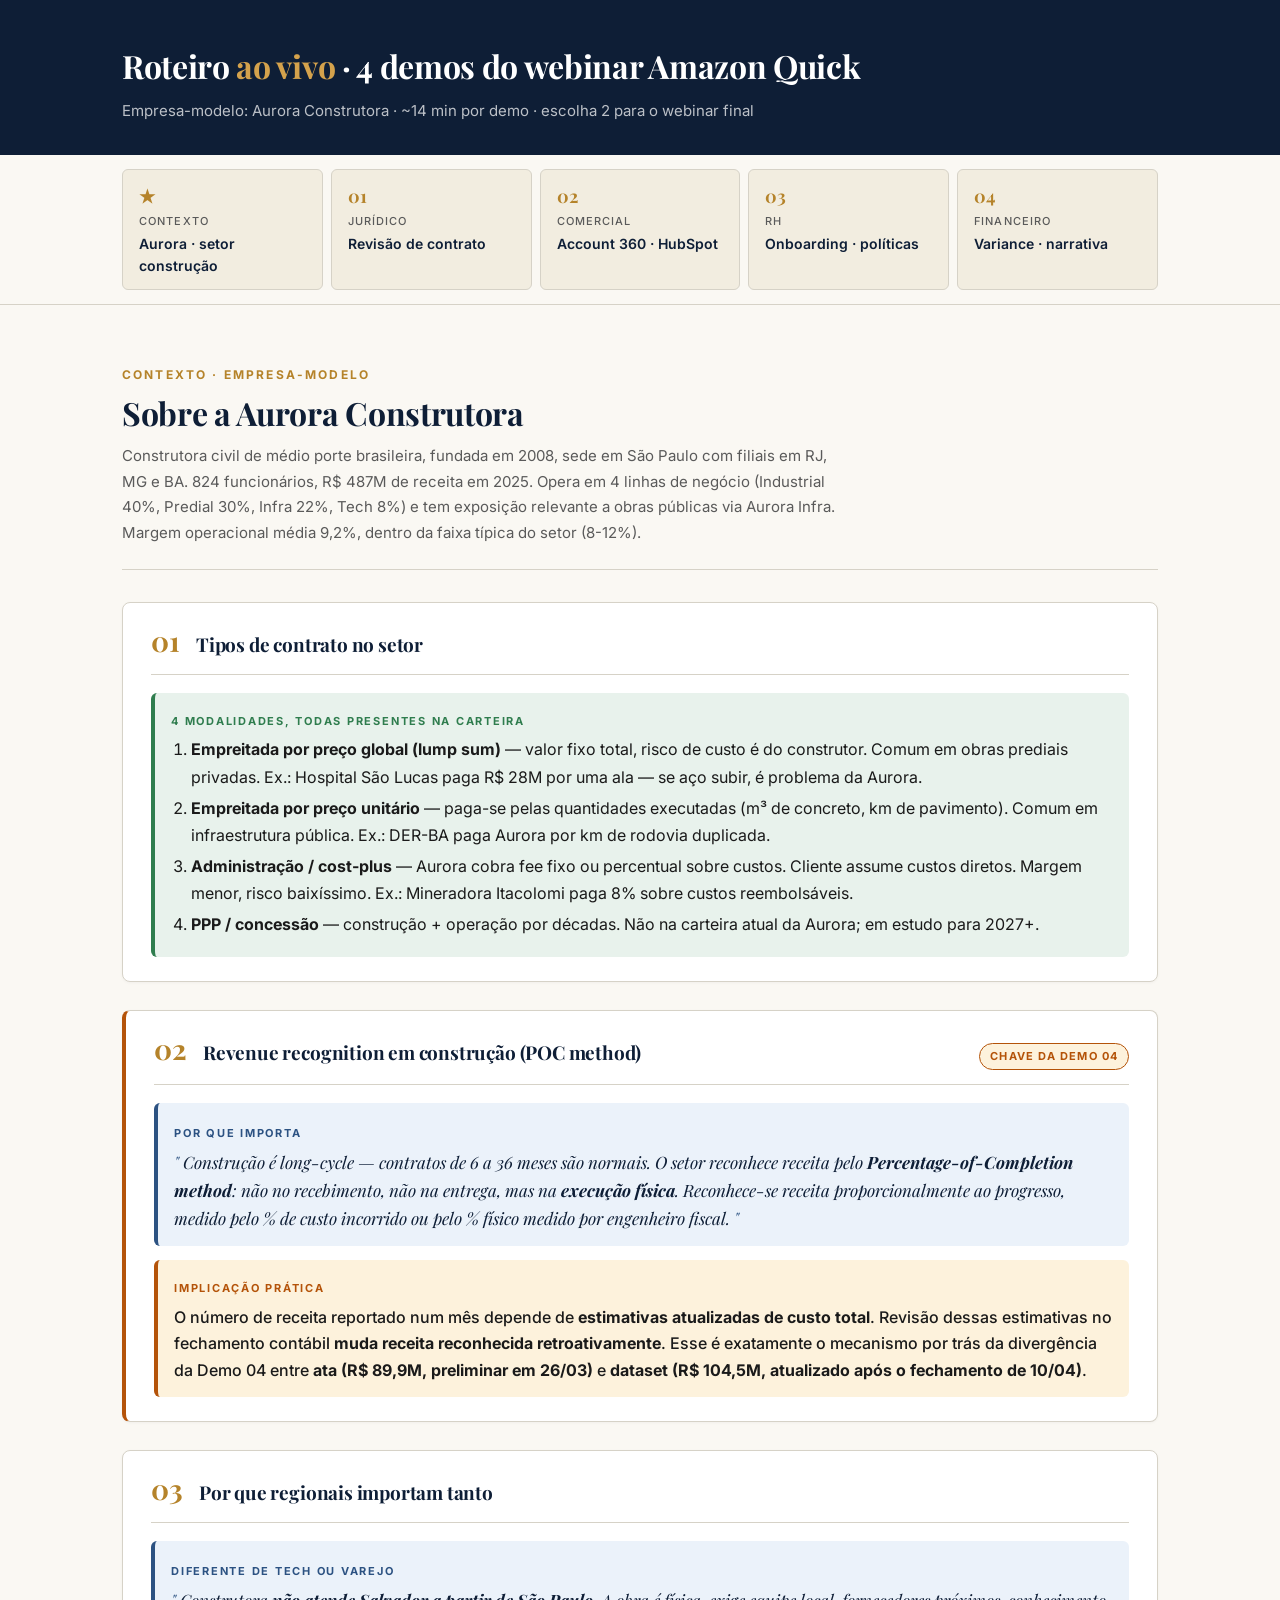
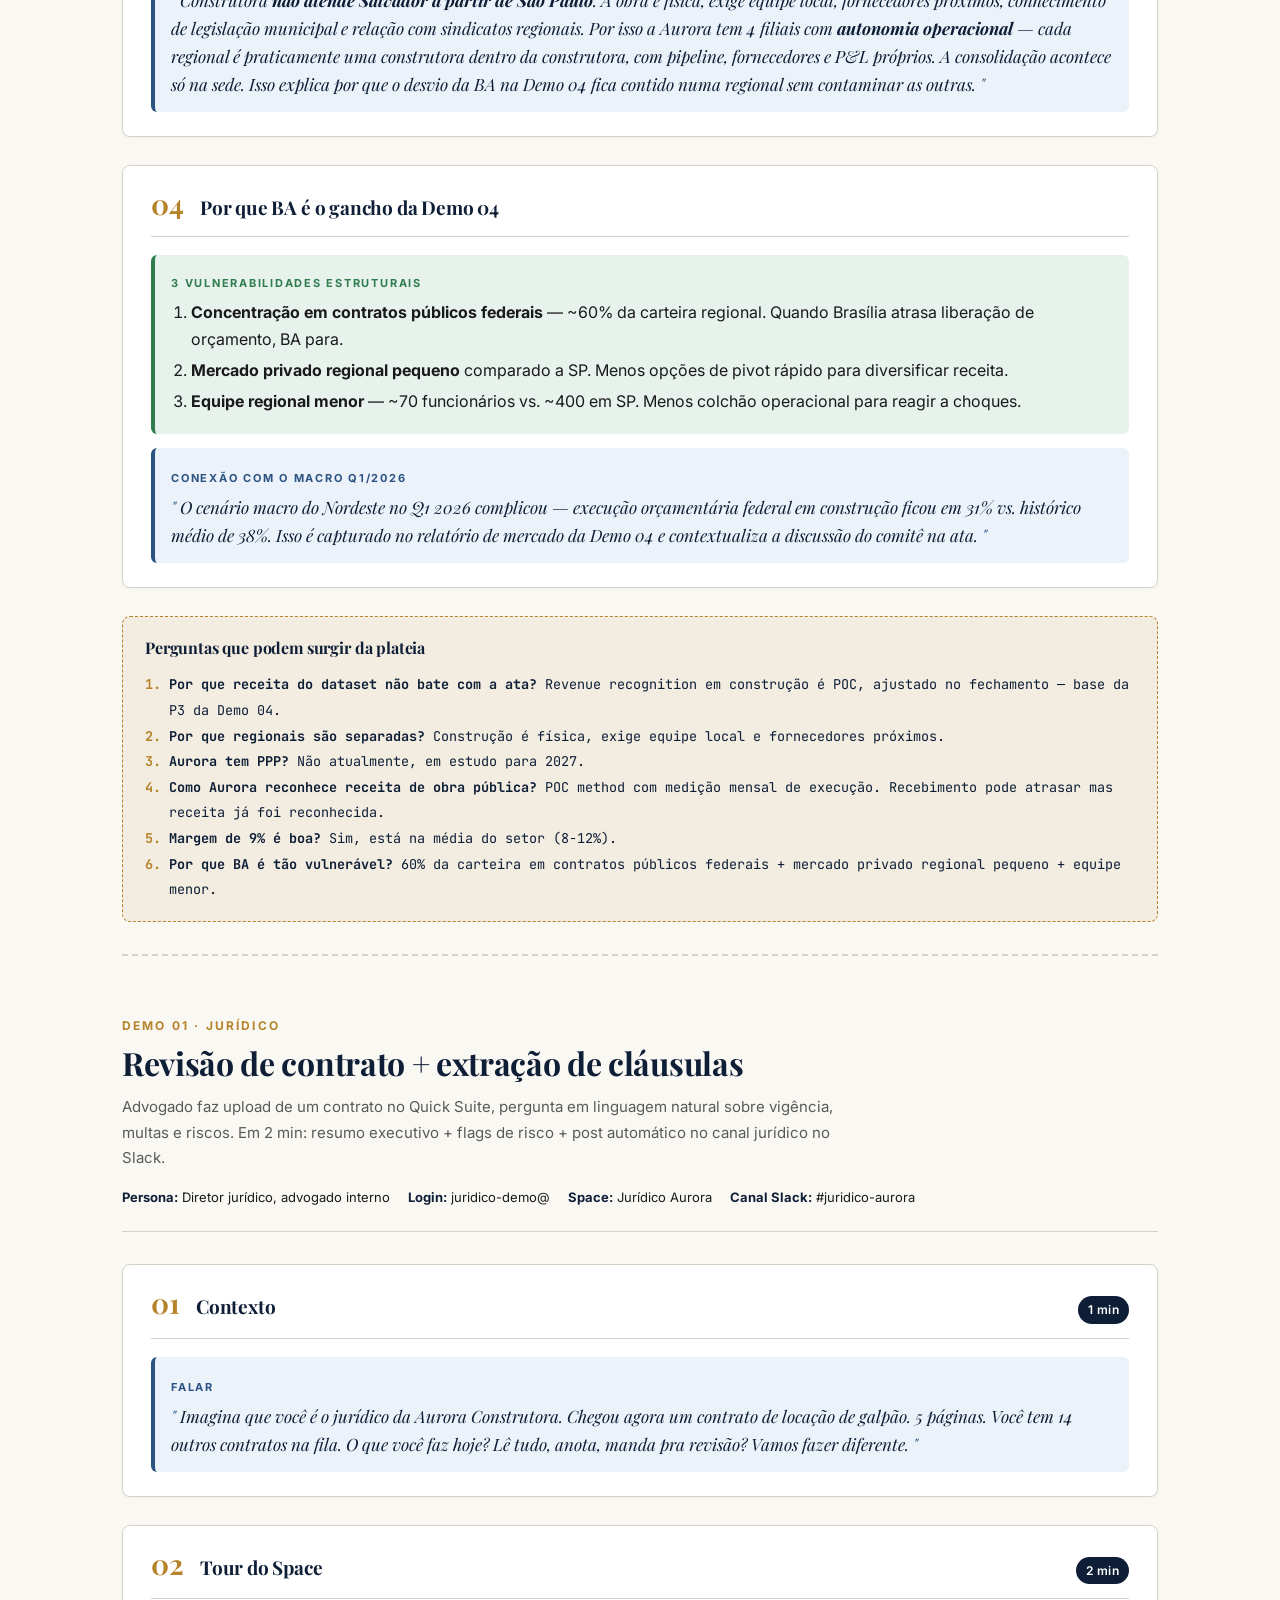
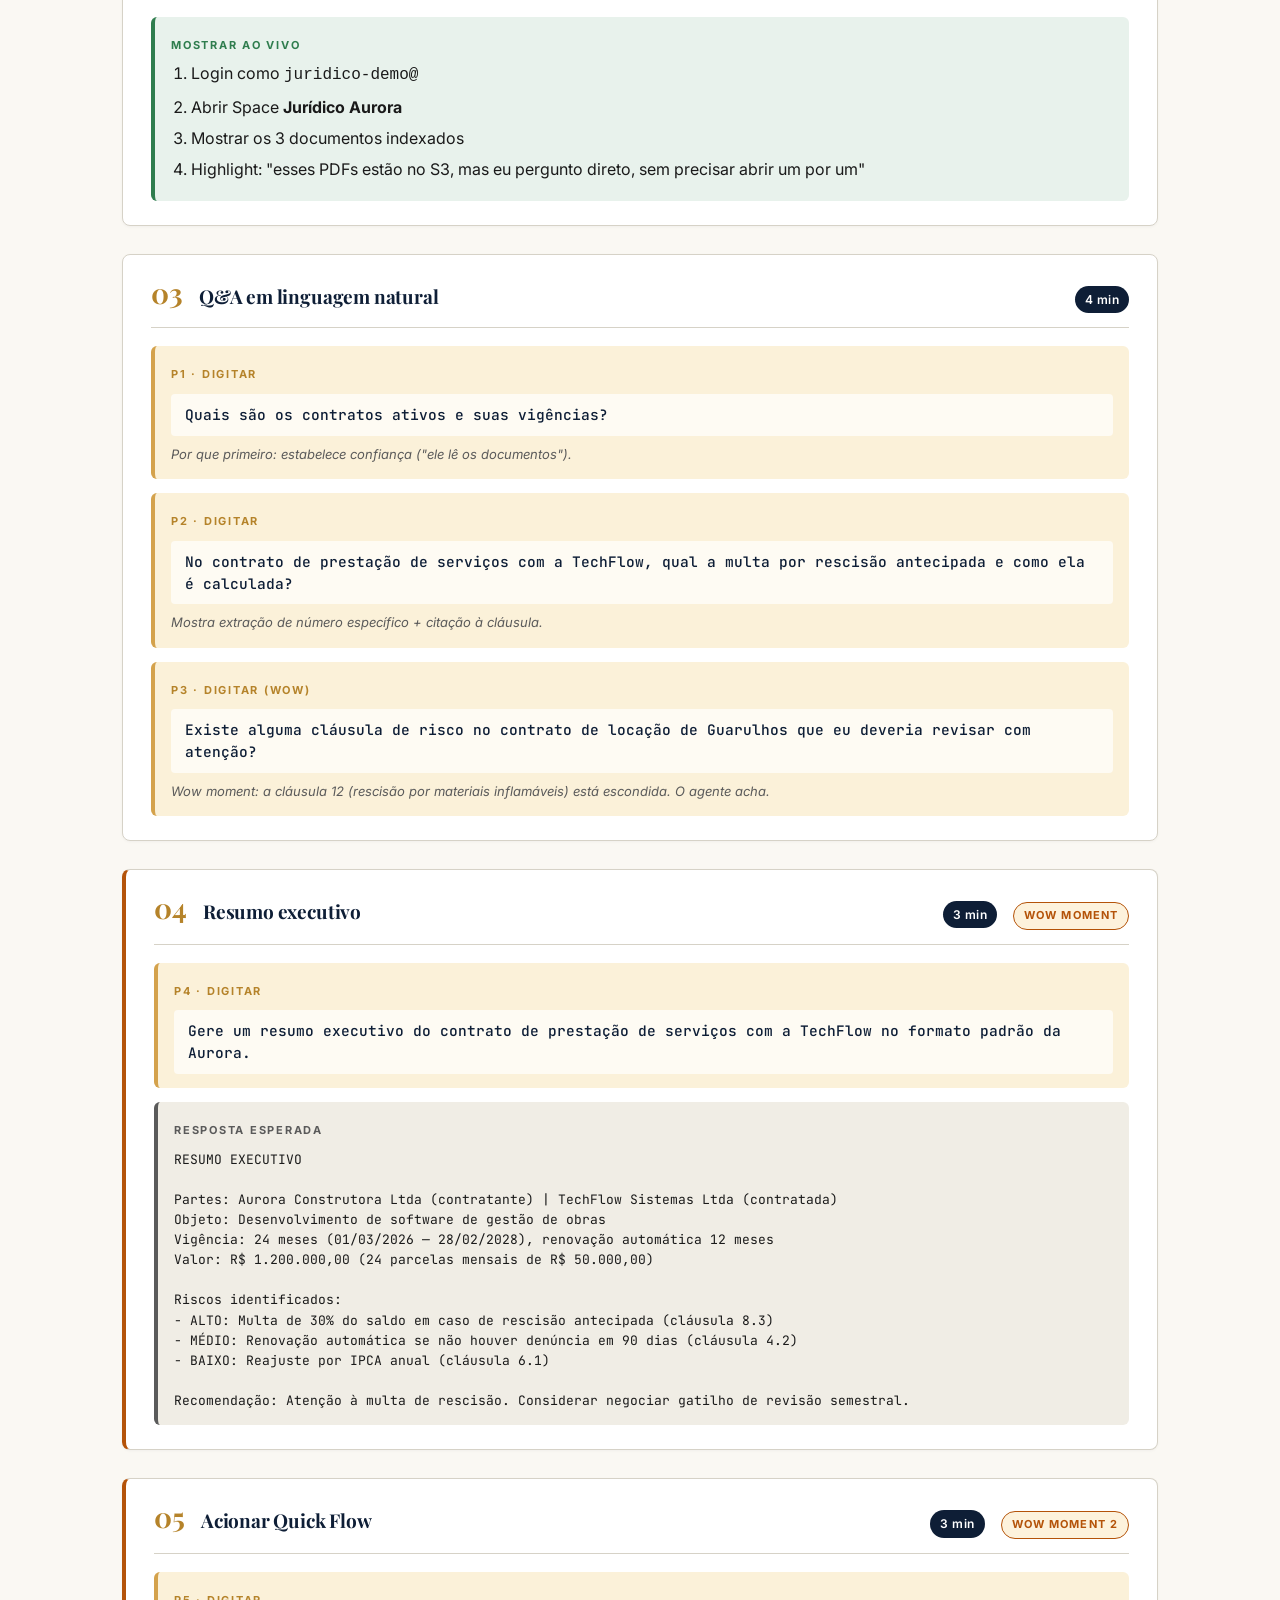
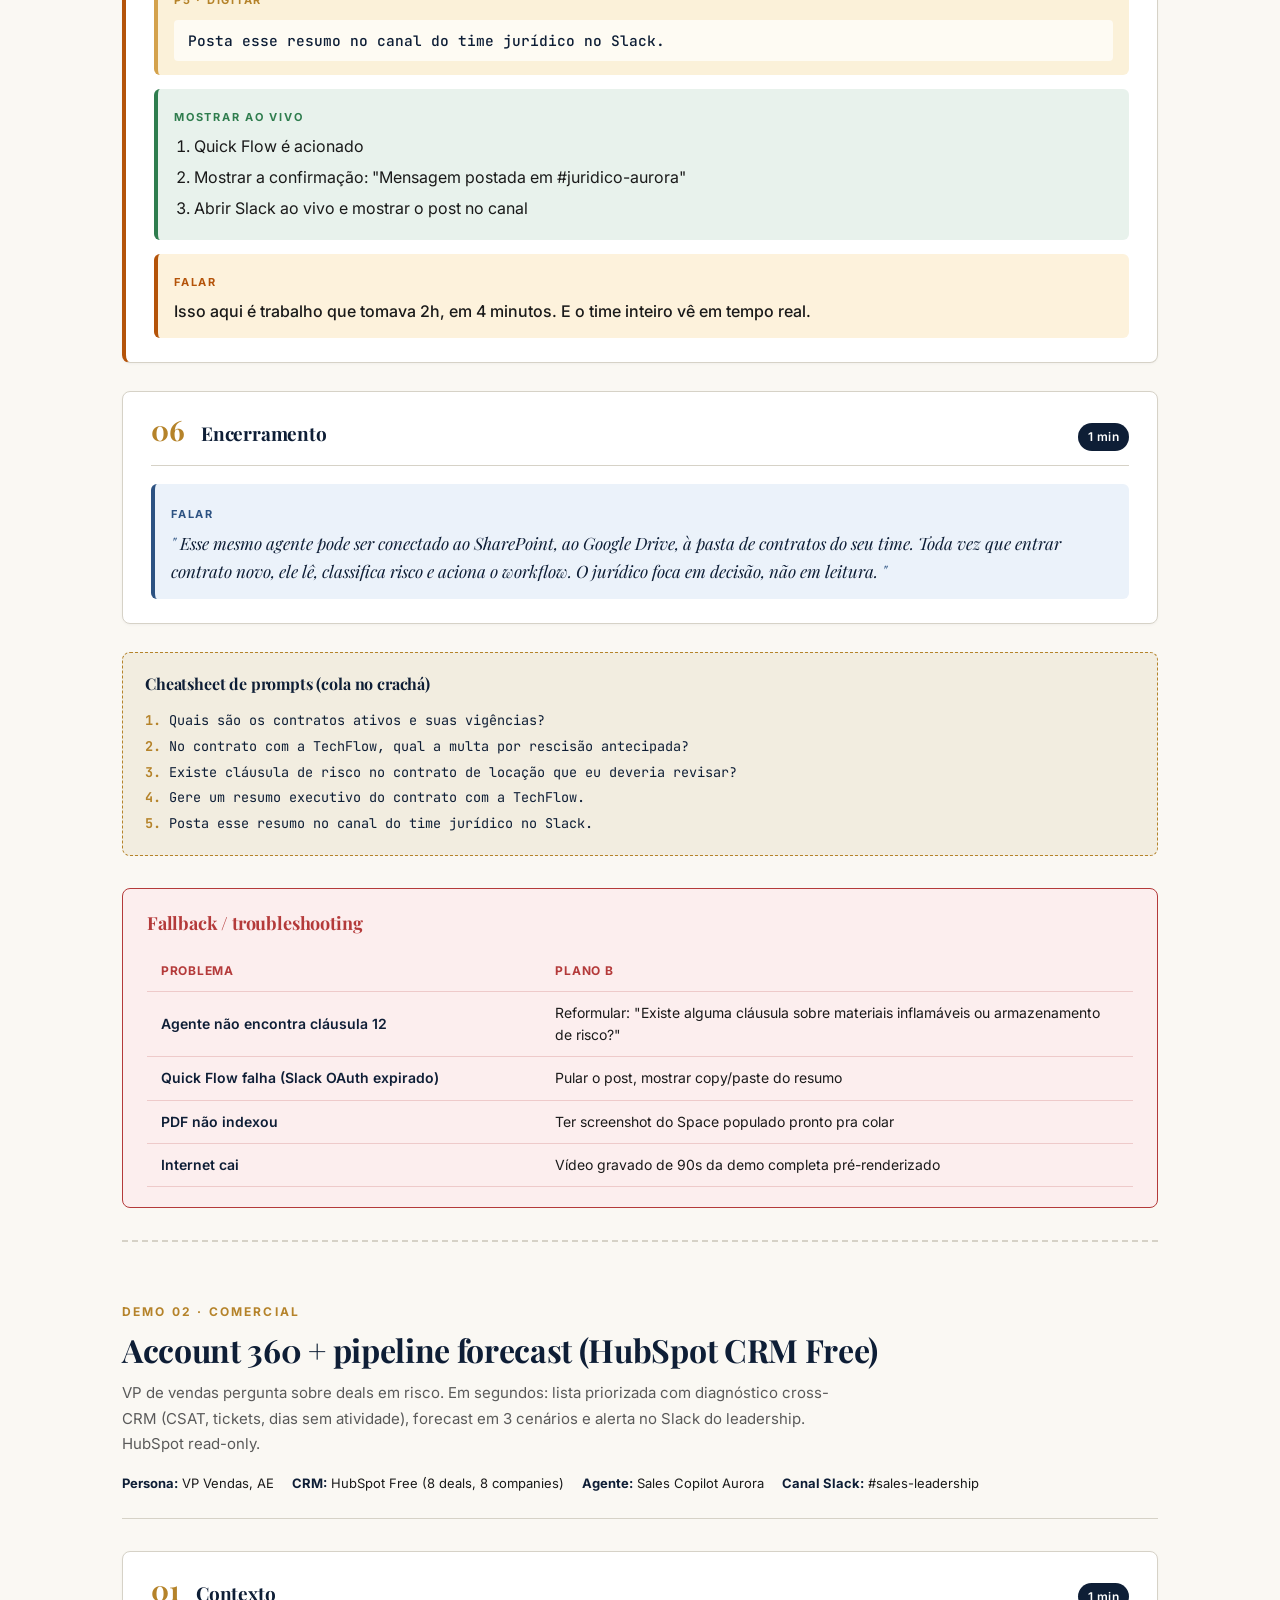
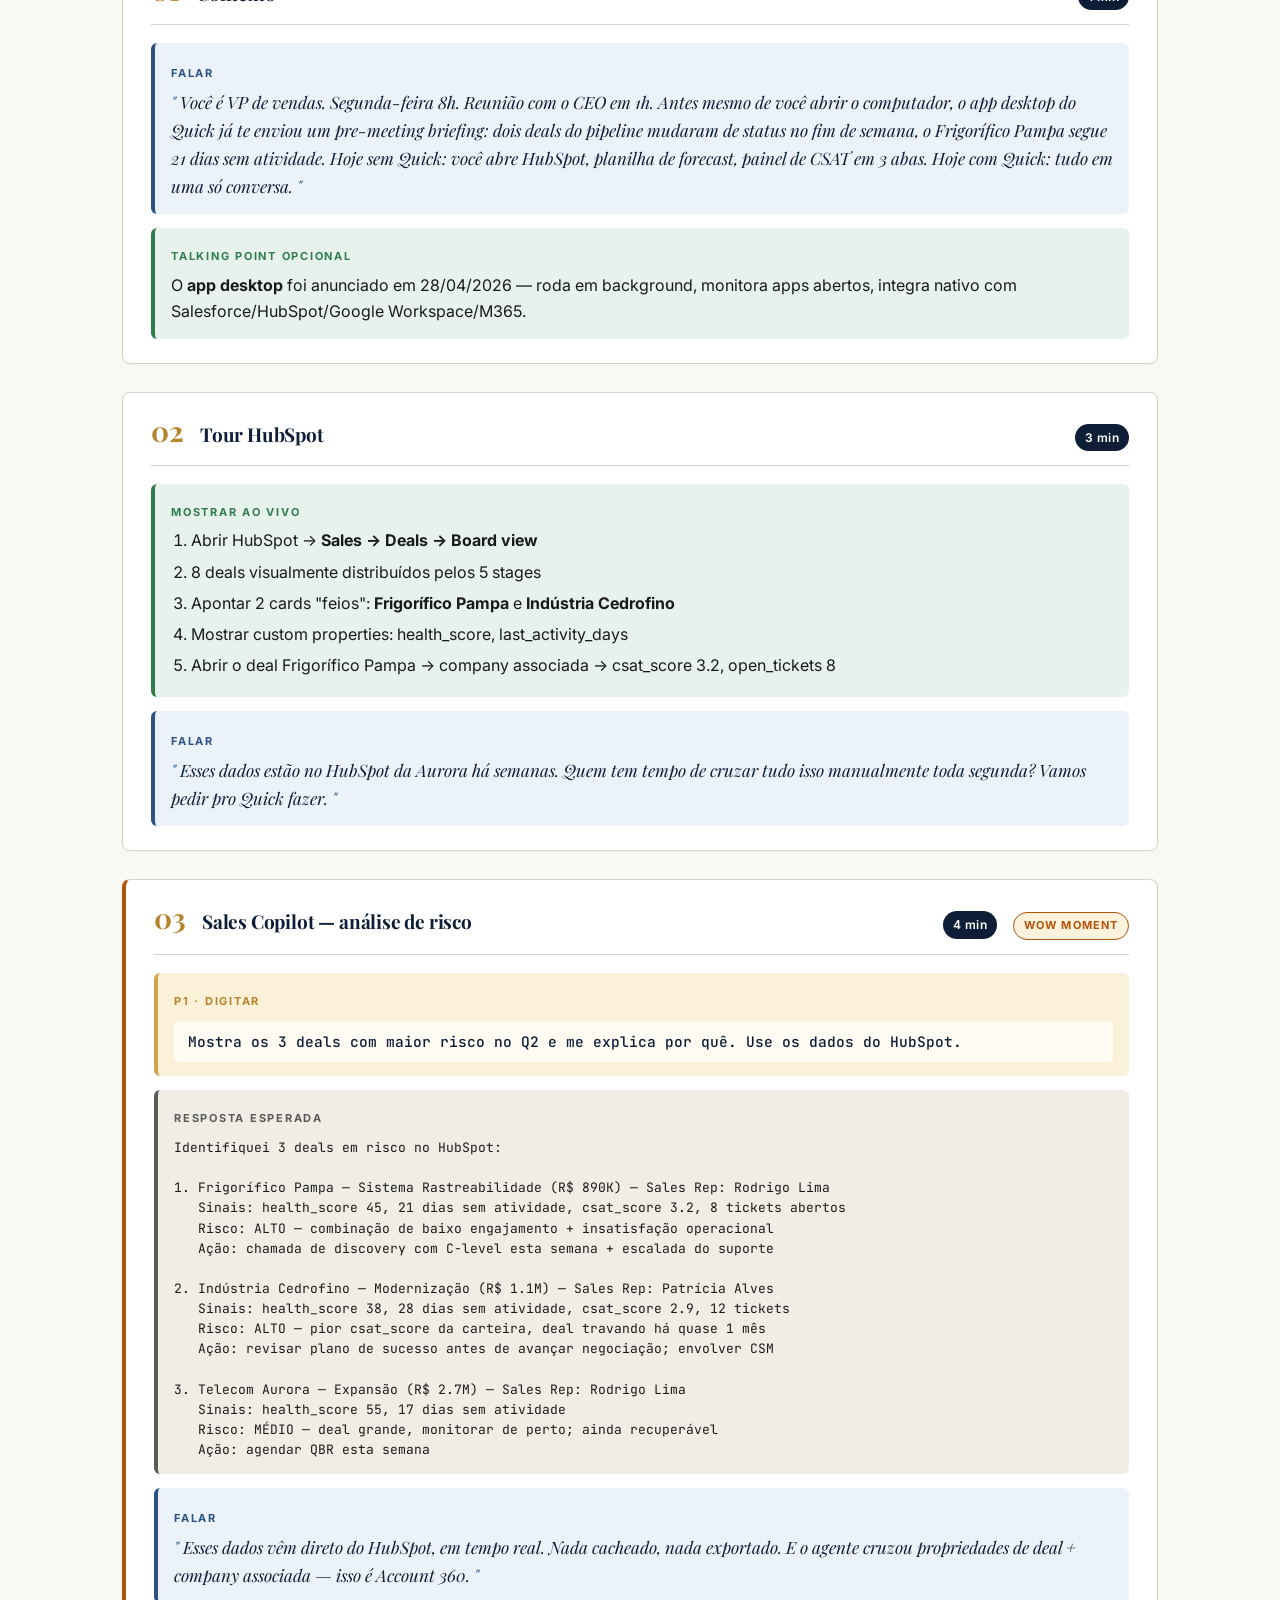
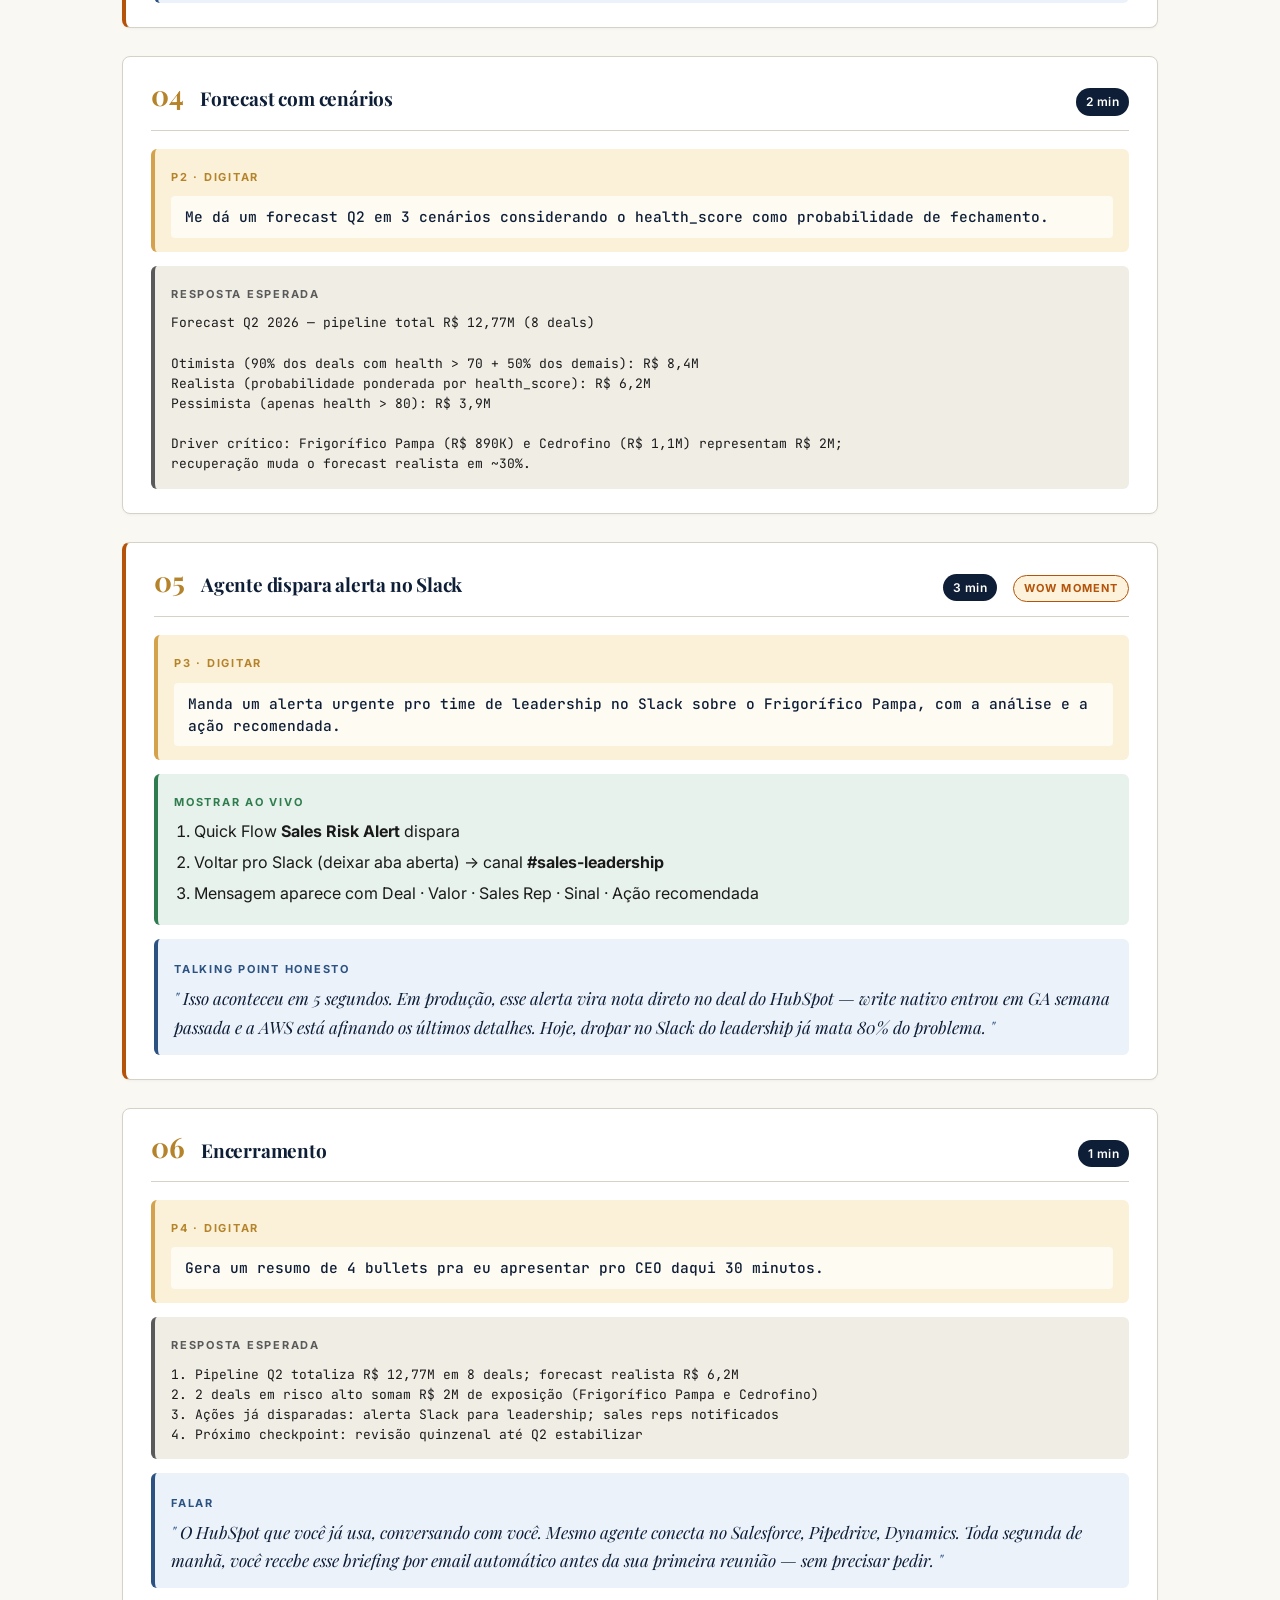
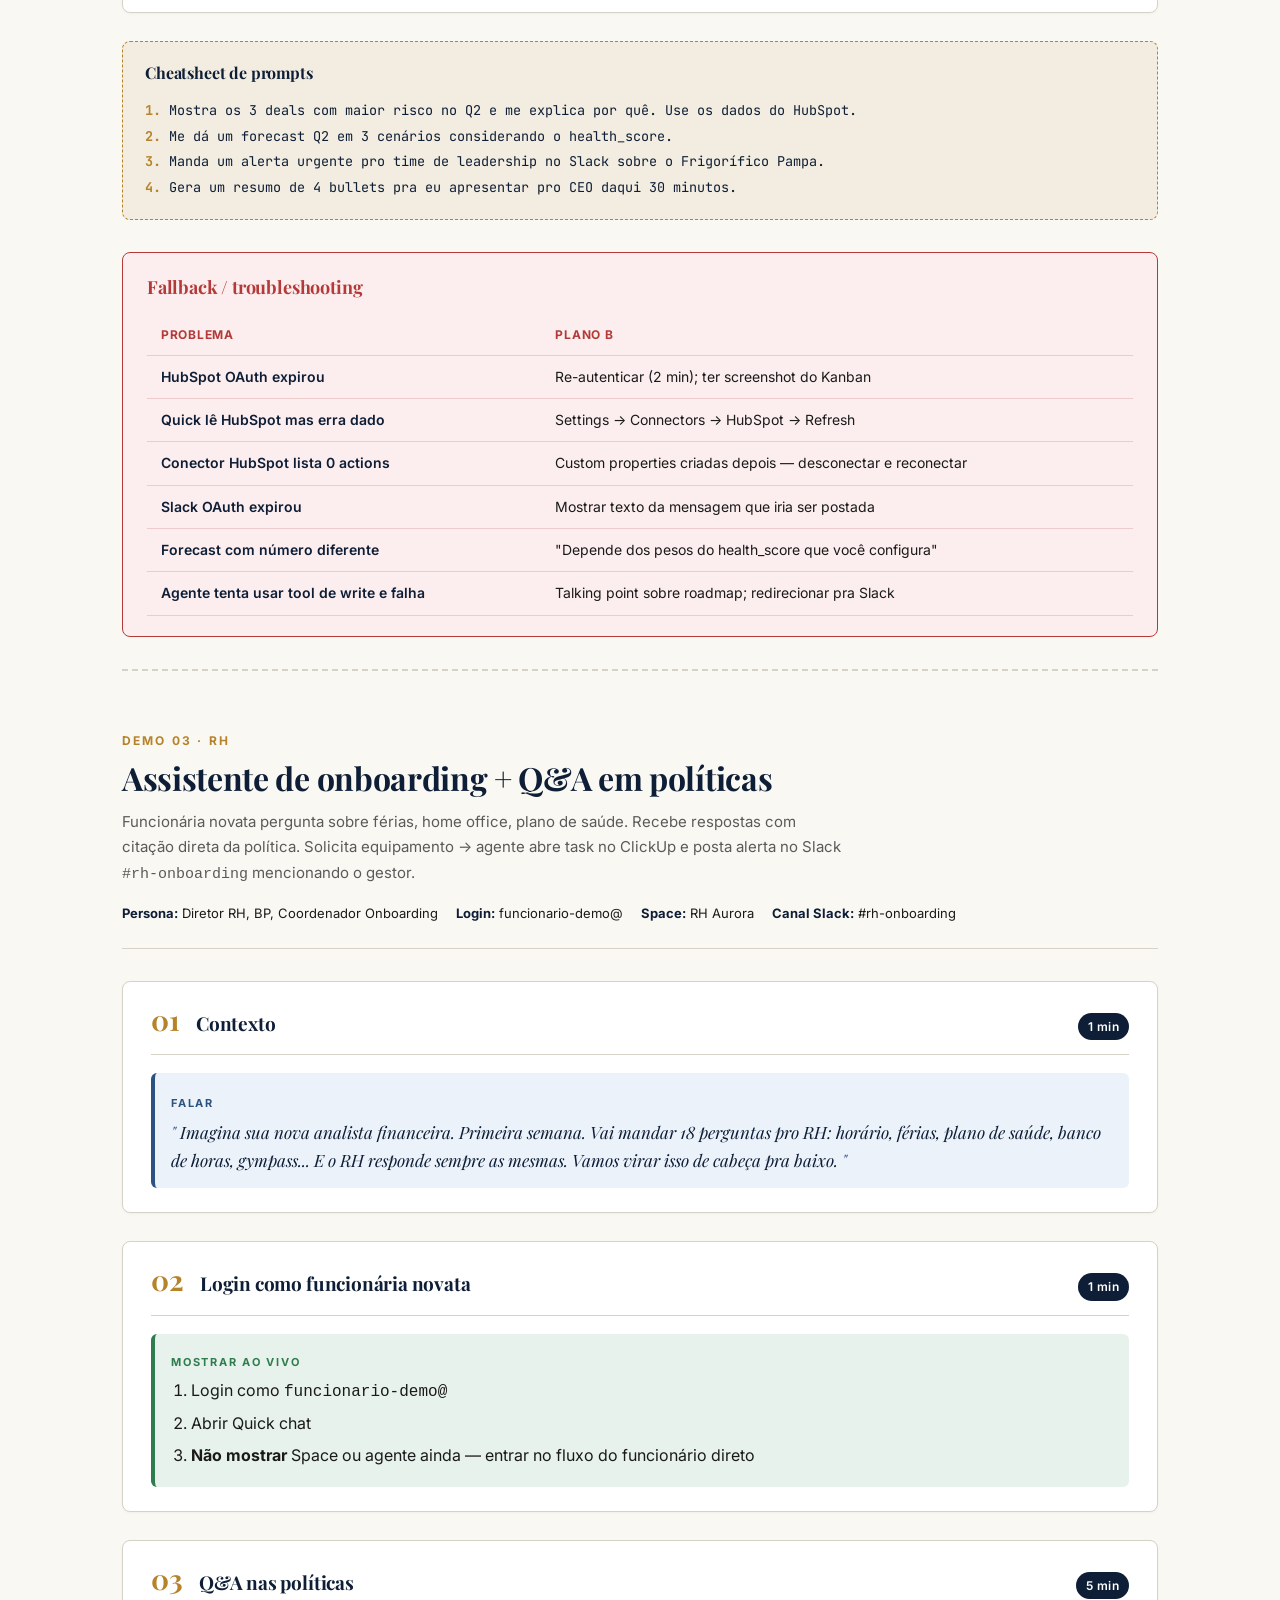
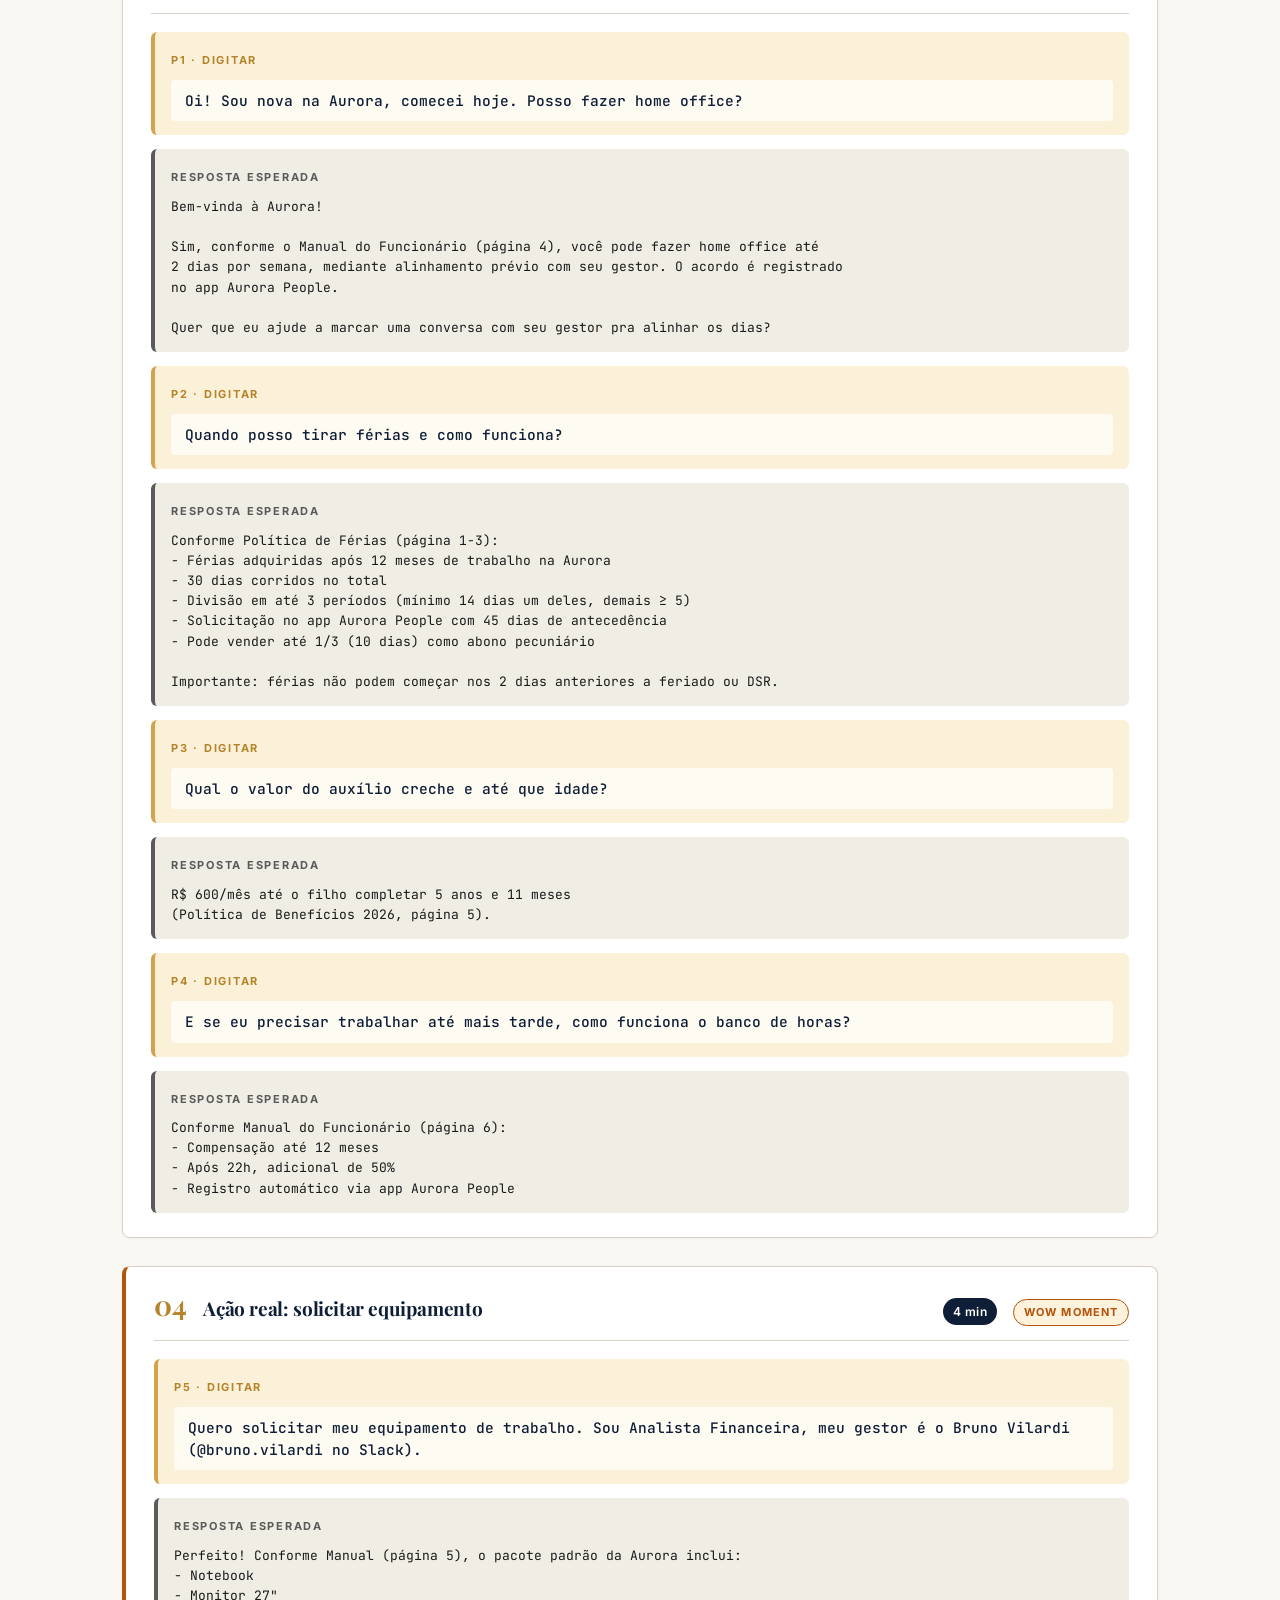
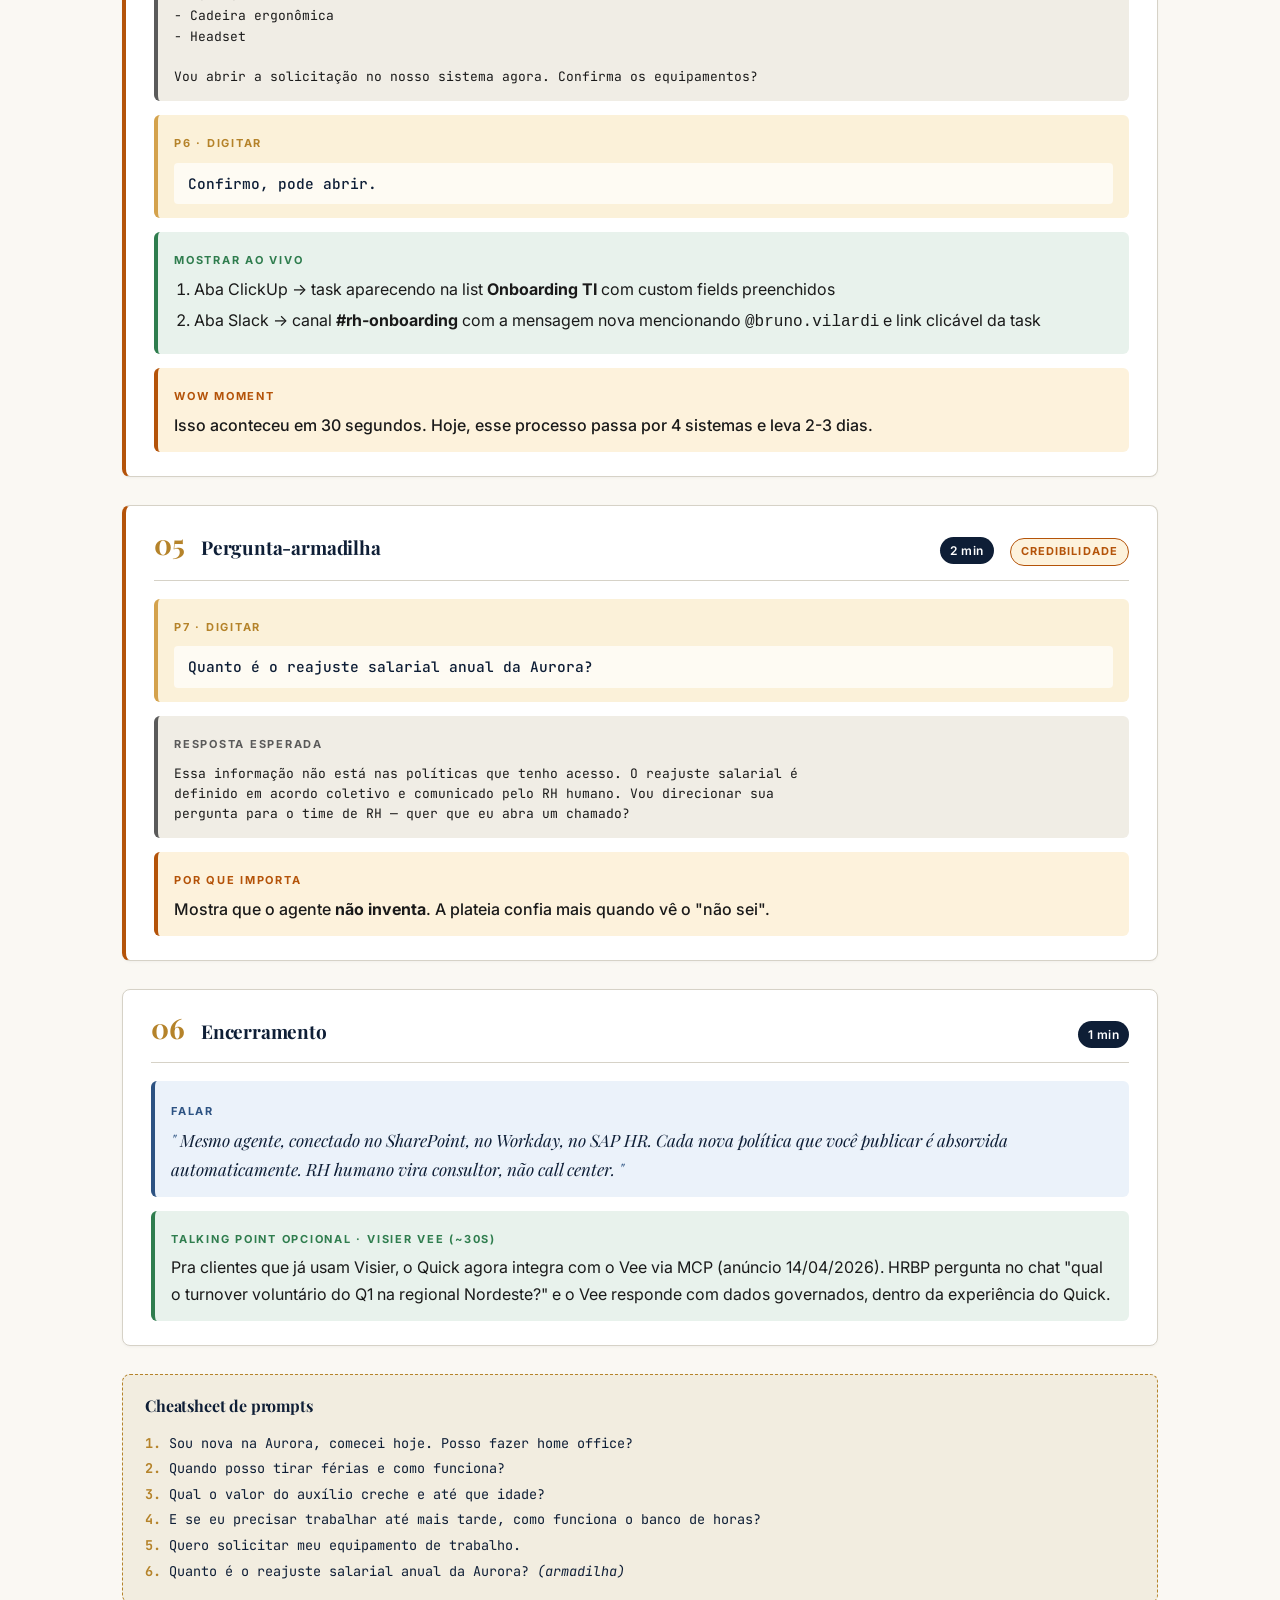
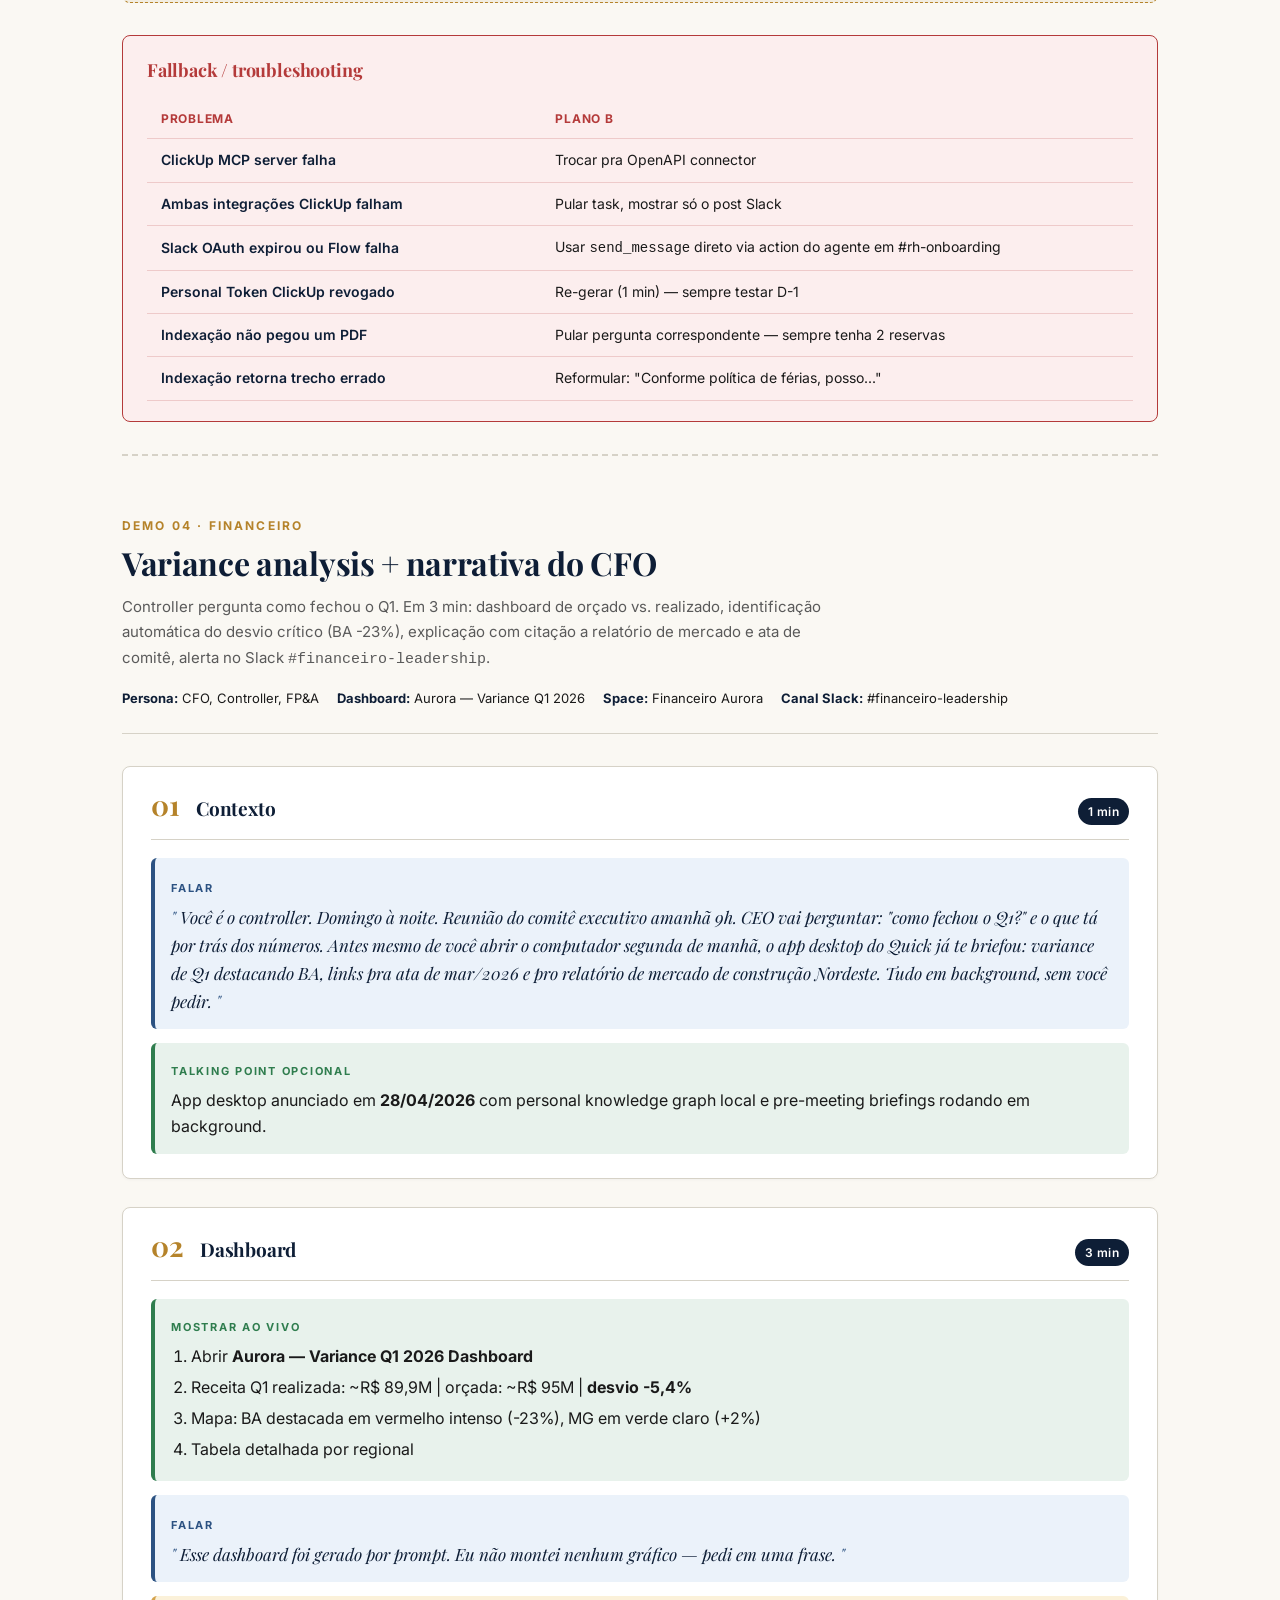
==== commit 2eef6f70: "chore: revisão pós-Demo 04 — script context + setup doc construtora 3 ajustes finos depois do smoke " ====
--- a/aurora/demos-script.html
+++ b/aurora/demos-script.html
@@ -394,6 +394,11 @@
 <nav class="nav-tabs">
   <div class="container">
     <div class="nav-tabs-inner">
+      <a href="#contexto" class="nav-tab">
+        <span class="nav-tab-num">★</span>
+        <span class="nav-tab-area">Contexto</span>
+        <span>Aurora · setor construção</span>
+      </a>
       <a href="#demo-01" class="nav-tab">
         <span class="nav-tab-num">01</span>
         <span class="nav-tab-area">Jurídico</span>
@@ -421,6 +426,91 @@
 <main class="container">
 
 <!-- ============================================================
+     SOBRE A AURORA — CONTEXTO DE NEGÓCIO
+     ============================================================ -->
+<section class="demo" id="contexto">
+  <header class="demo-header">
+    <span class="demo-eyebrow">Contexto · empresa-modelo</span>
+    <h2>Sobre a Aurora Construtora</h2>
+    <p class="demo-summary">Construtora civil de médio porte brasileira, fundada em 2008, sede em São Paulo com filiais em RJ, MG e BA. 824 funcionários, R$ 487M de receita em 2025. Opera em 4 linhas de negócio (Industrial 40%, Predial 30%, Infra 22%, Tech 8%) e tem exposição relevante a obras públicas via Aurora Infra. Margem operacional média 9,2%, dentro da faixa típica do setor (8-12%).</p>
+  </header>
+
+  <article class="bloco">
+    <div class="bloco-header">
+      <span class="bloco-num">01</span>
+      <h3>Tipos de contrato no setor</h3>
+    </div>
+    <div class="action action-show">
+      <span class="action-label">4 modalidades, todas presentes na carteira</span>
+      <ol>
+        <li><strong>Empreitada por preço global (lump sum)</strong> — valor fixo total, risco de custo é do construtor. Comum em obras prediais privadas. Ex.: Hospital São Lucas paga R$ 28M por uma ala — se aço subir, é problema da Aurora.</li>
+        <li><strong>Empreitada por preço unitário</strong> — paga-se pelas quantidades executadas (m³ de concreto, km de pavimento). Comum em infraestrutura pública. Ex.: DER-BA paga Aurora por km de rodovia duplicada.</li>
+        <li><strong>Administração / cost-plus</strong> — Aurora cobra fee fixo ou percentual sobre custos. Cliente assume custos diretos. Margem menor, risco baixíssimo. Ex.: Mineradora Itacolomi paga 8% sobre custos reembolsáveis.</li>
+        <li><strong>PPP / concessão</strong> — construção + operação por décadas. Não na carteira atual da Aurora; em estudo para 2027+.</li>
+      </ol>
+    </div>
+  </article>
+
+  <article class="bloco bloco-wow">
+    <div class="bloco-header">
+      <span class="bloco-num">02</span>
+      <h3>Revenue recognition em construção (POC method)</h3>
+      <span class="bloco-wow-tag">Chave da Demo 04</span>
+    </div>
+    <div class="action action-say">
+      <span class="action-label">Por que importa</span>
+      <p>Construção é long-cycle — contratos de 6 a 36 meses são normais. O setor reconhece receita pelo <strong>Percentage-of-Completion method</strong>: não no recebimento, não na entrega, mas na <strong>execução física</strong>. Reconhece-se receita proporcionalmente ao progresso, medido pelo % de custo incorrido ou pelo % físico medido por engenheiro fiscal.</p>
+    </div>
+    <div class="action action-wow">
+      <span class="action-label">Implicação prática</span>
+      <p>O número de receita reportado num mês depende de <strong>estimativas atualizadas de custo total</strong>. Revisão dessas estimativas no fechamento contábil <strong>muda receita reconhecida retroativamente</strong>. Esse é exatamente o mecanismo por trás da divergência da Demo 04 entre <strong>ata (R$ 89,9M, preliminar em 26/03)</strong> e <strong>dataset (R$ 104,5M, atualizado após o fechamento de 10/04)</strong>.</p>
+    </div>
+  </article>
+
+  <article class="bloco">
+    <div class="bloco-header">
+      <span class="bloco-num">03</span>
+      <h3>Por que regionais importam tanto</h3>
+    </div>
+    <div class="action action-say">
+      <span class="action-label">Diferente de tech ou varejo</span>
+      <p>Construtora <strong>não atende Salvador a partir de São Paulo</strong>. A obra é física, exige equipe local, fornecedores próximos, conhecimento de legislação municipal e relação com sindicatos regionais. Por isso a Aurora tem 4 filiais com <strong>autonomia operacional</strong> — cada regional é praticamente uma construtora dentro da construtora, com pipeline, fornecedores e P&L próprios. A consolidação acontece só na sede. Isso explica por que o desvio da BA na Demo 04 fica contido numa regional sem contaminar as outras.</p>
+    </div>
+  </article>
+
+  <article class="bloco">
+    <div class="bloco-header">
+      <span class="bloco-num">04</span>
+      <h3>Por que BA é o gancho da Demo 04</h3>
+    </div>
+    <div class="action action-show">
+      <span class="action-label">3 vulnerabilidades estruturais</span>
+      <ol>
+        <li><strong>Concentração em contratos públicos federais</strong> — ~60% da carteira regional. Quando Brasília atrasa liberação de orçamento, BA para.</li>
+        <li><strong>Mercado privado regional pequeno</strong> comparado a SP. Menos opções de pivot rápido para diversificar receita.</li>
+        <li><strong>Equipe regional menor</strong> — ~70 funcionários vs. ~400 em SP. Menos colchão operacional para reagir a choques.</li>
+      </ol>
+    </div>
+    <div class="action action-say">
+      <span class="action-label">Conexão com o macro Q1/2026</span>
+      <p>O cenário macro do Nordeste no Q1 2026 complicou — execução orçamentária federal em construção ficou em 31% vs. histórico médio de 38%. Isso é capturado no relatório de mercado da Demo 04 e contextualiza a discussão do comitê na ata.</p>
+    </div>
+  </article>
+
+  <div class="cheatsheet">
+    <h3>Perguntas que podem surgir da plateia</h3>
+    <ol>
+      <li><strong>Por que receita do dataset não bate com a ata?</strong> Revenue recognition em construção é POC, ajustado no fechamento — base da P3 da Demo 04.</li>
+      <li><strong>Por que regionais são separadas?</strong> Construção é física, exige equipe local e fornecedores próximos.</li>
+      <li><strong>Aurora tem PPP?</strong> Não atualmente, em estudo para 2027.</li>
+      <li><strong>Como Aurora reconhece receita de obra pública?</strong> POC method com medição mensal de execução. Recebimento pode atrasar mas receita já foi reconhecida.</li>
+      <li><strong>Margem de 9% é boa?</strong> Sim, está na média do setor (8-12%).</li>
+      <li><strong>Por que BA é tão vulnerável?</strong> 60% da carteira em contratos públicos federais + mercado privado regional pequeno + equipe menor.</li>
+    </ol>
+  </div>
+</section>
+
+<!-- ============================================================
      DEMO 01 — JURÍDICO
      ============================================================ -->
 <section class="demo" id="demo-01">
@@ -1030,7 +1120,7 @@
     </div>
     <div class="action action-show">
       <span class="action-label">Talking point opcional</span>
-      <p>App desktop anunciado em <strong>28/04/2026</strong> com personal knowledge graph local e pre-meeting briefings. Em produção, conecta direto no Snowflake (anúncio Snowflake-chat também de 28/04).</p>
+      <p>App desktop anunciado em <strong>28/04/2026</strong> com personal knowledge graph local e pre-meeting briefings rodando em background.</p>
     </div>
   </article>
 
@@ -1052,6 +1142,10 @@
     <div class="action action-say">
       <span class="action-label">Falar</span>
       <p>Esse dashboard foi gerado por prompt. Eu não montei nenhum gráfico — pedi em uma frase.</p>
+    </div>
+    <div class="action action-prompt">
+      <span class="action-label">Prompt usado no Build with AI (setup D-1, não digitar ao vivo)</span>
+      <code>Build a Q1 2026 budget vs actual dashboard for Aurora, a Brazilian construction company. Columns: regional (SP, RJ, MG, BA), categoria (Receita, Custo Direto, Despesa Operacional), data (date), tipo (budget or actual), valor (BRL). Variance = SUM(valor WHERE tipo=actual) minus SUM(valor WHERE tipo=budget) for each regional+categoria+data. Q1 = Jan, Feb, Mar 2026. Visuals: 1. KPI cards: Q1 actual revenue, Q1 budgeted revenue, variance percent. Filter categoria=Receita. 2. Brazil map colored by revenue variance percent by regional, Q1 only, categoria=Receita. 3. Table by regional and categoria with columns budgeted, actual, variance BRL, variance percent. 4. Highlight in red any regional with revenue variance percent below minus 10 percent. 5. Monthly revenue trend line by regional for Jan Feb Mar.</code>
     </div>
   </article>
 
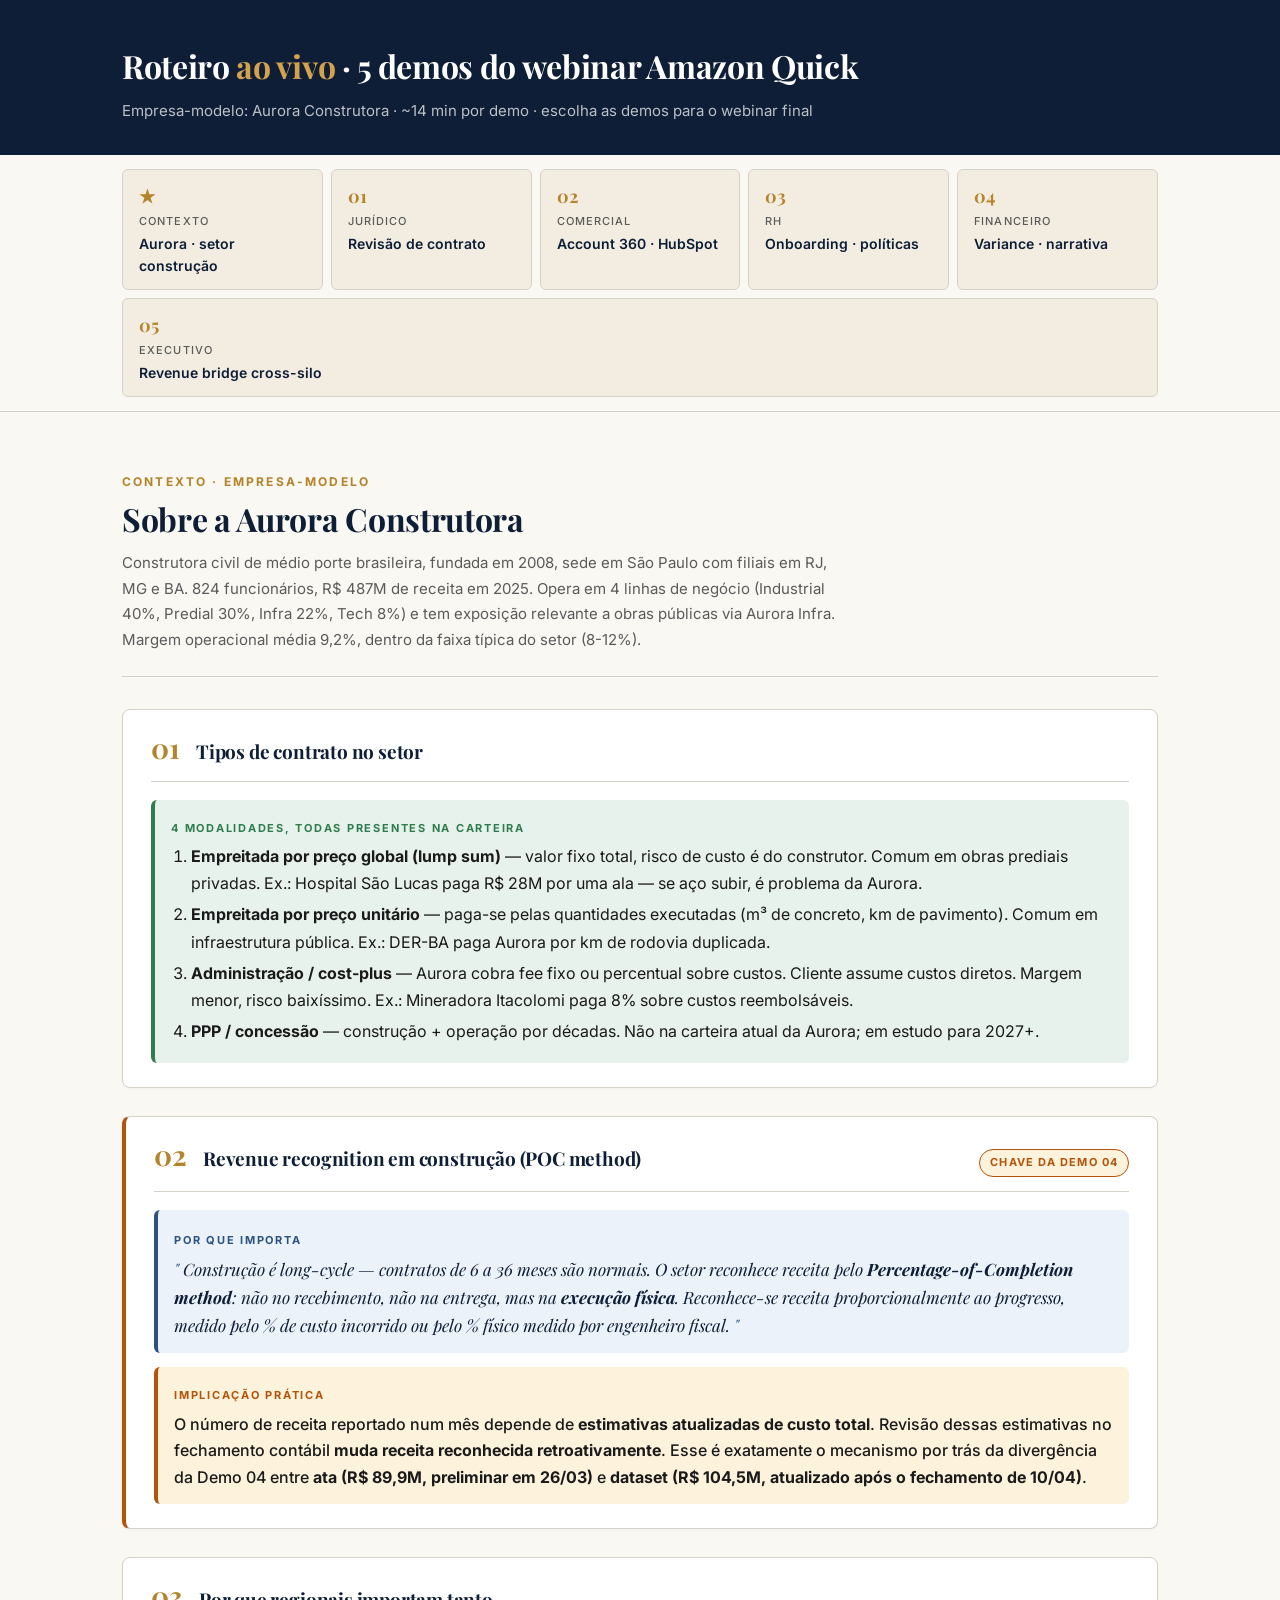
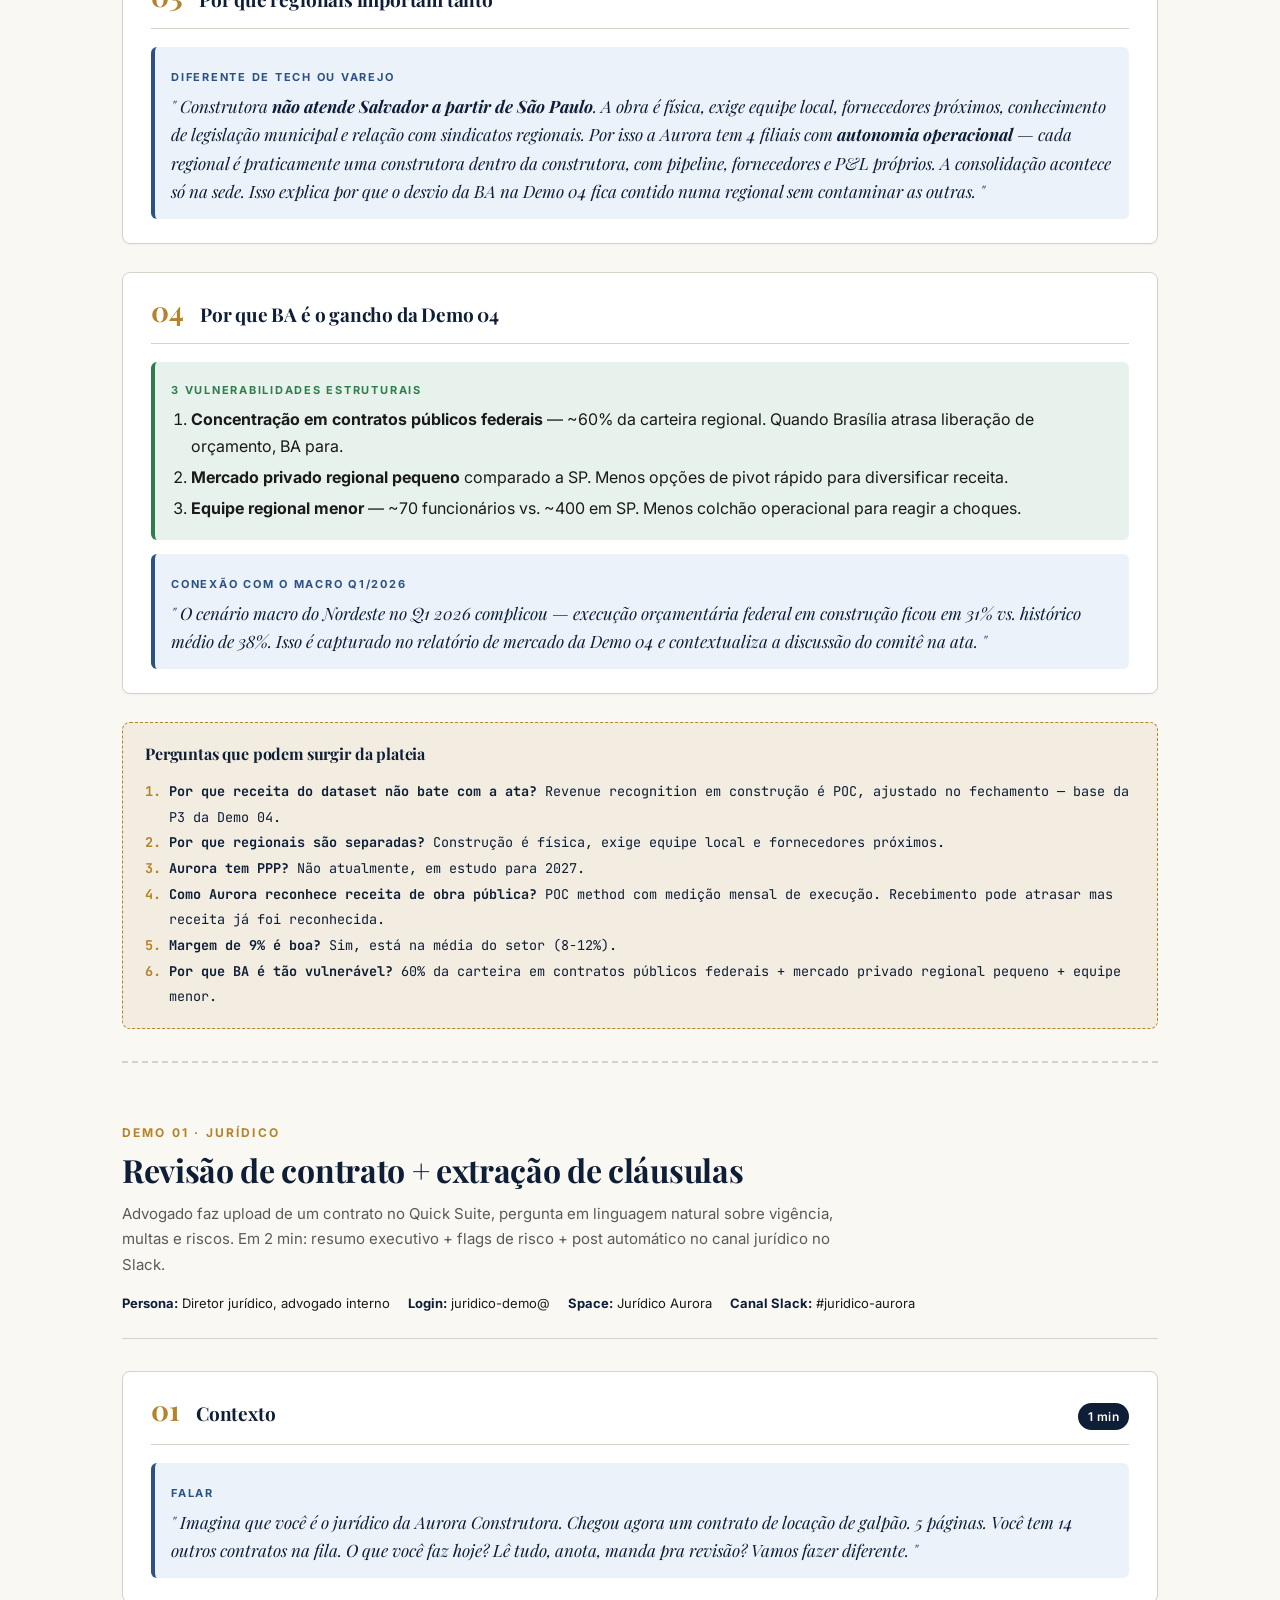
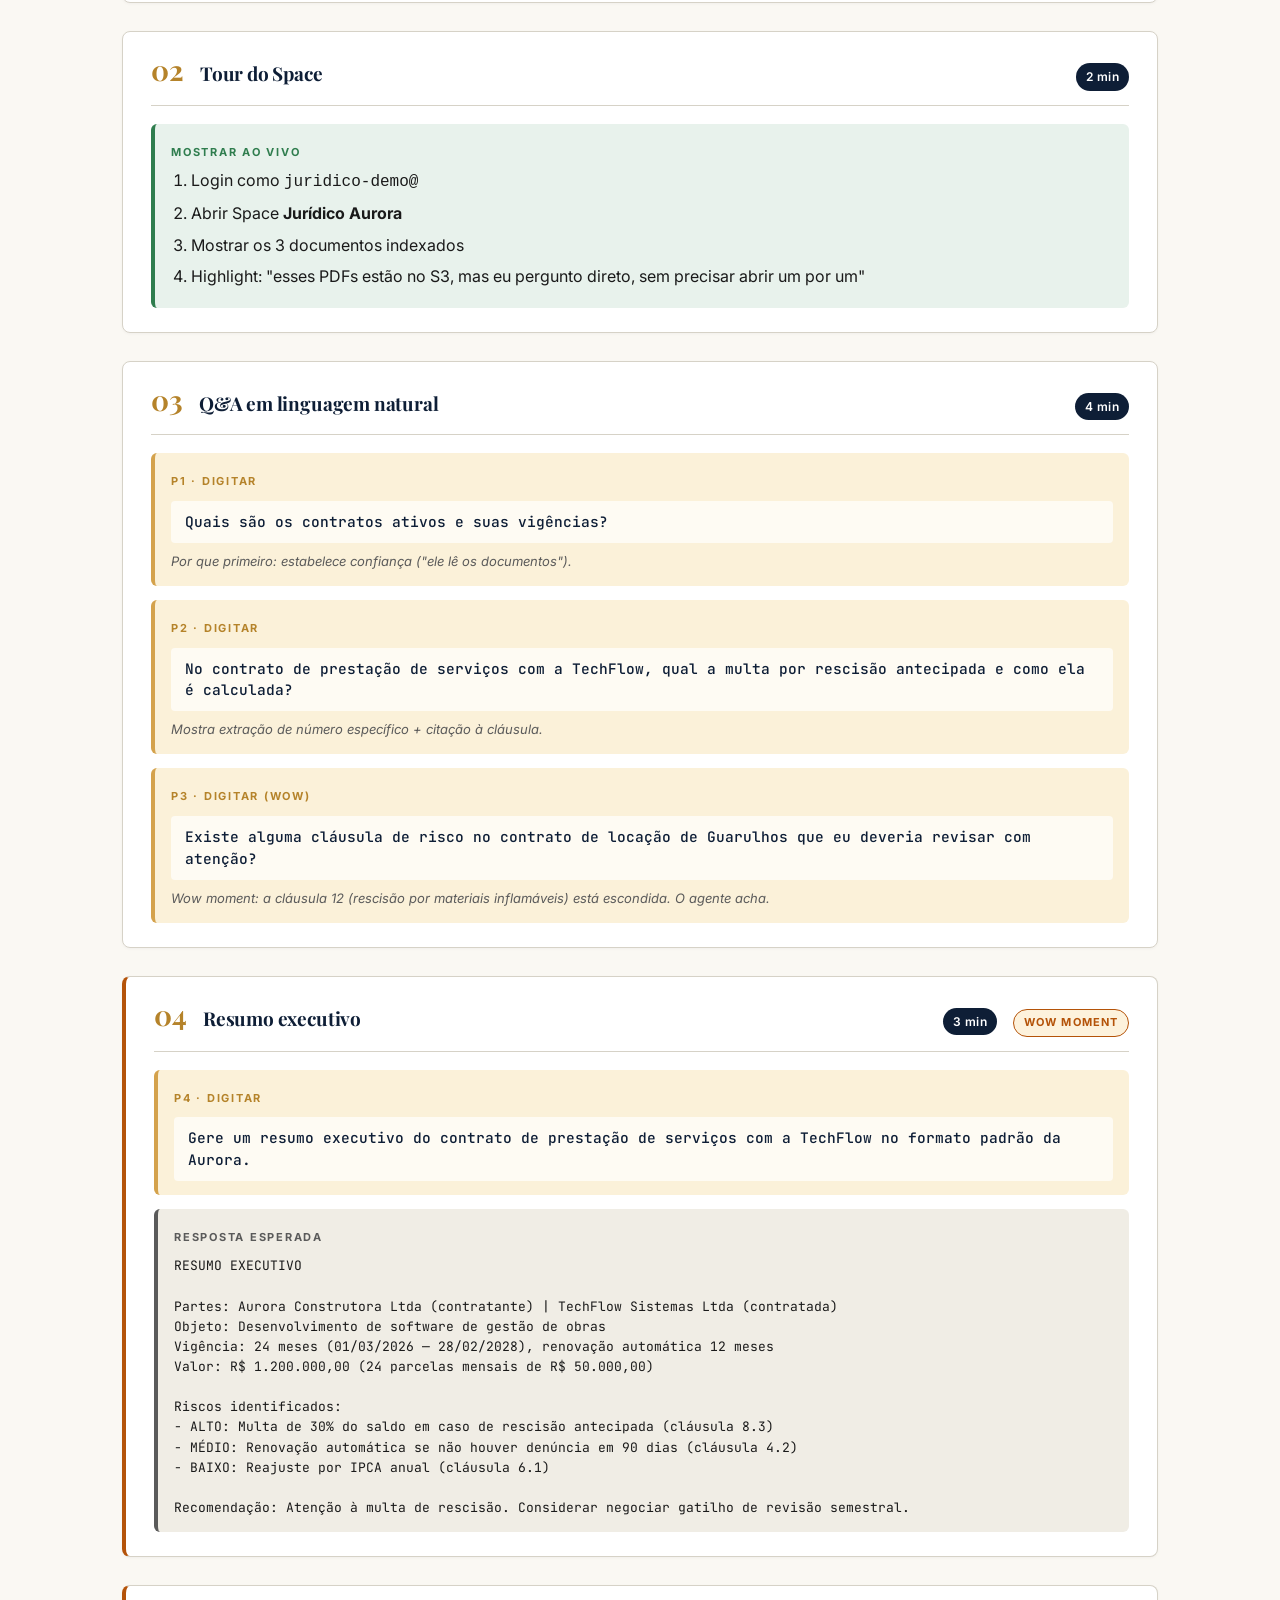
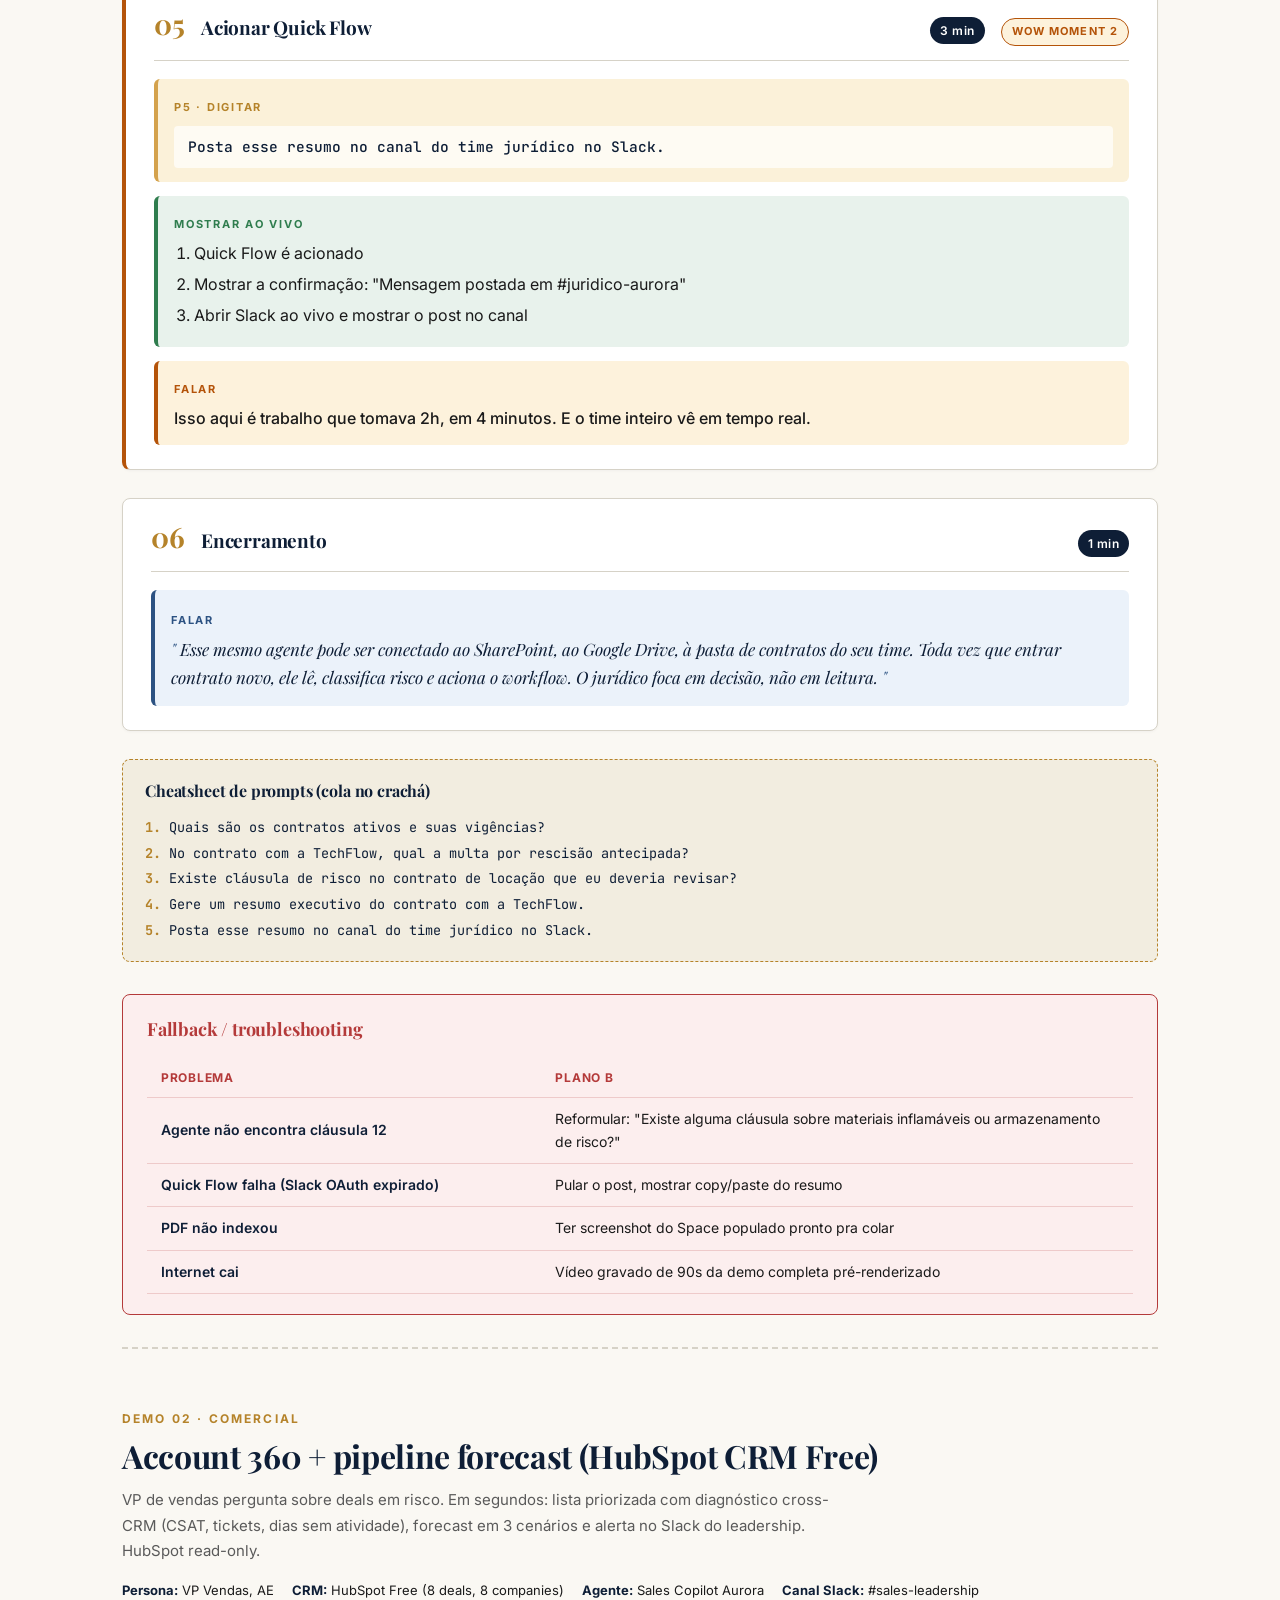
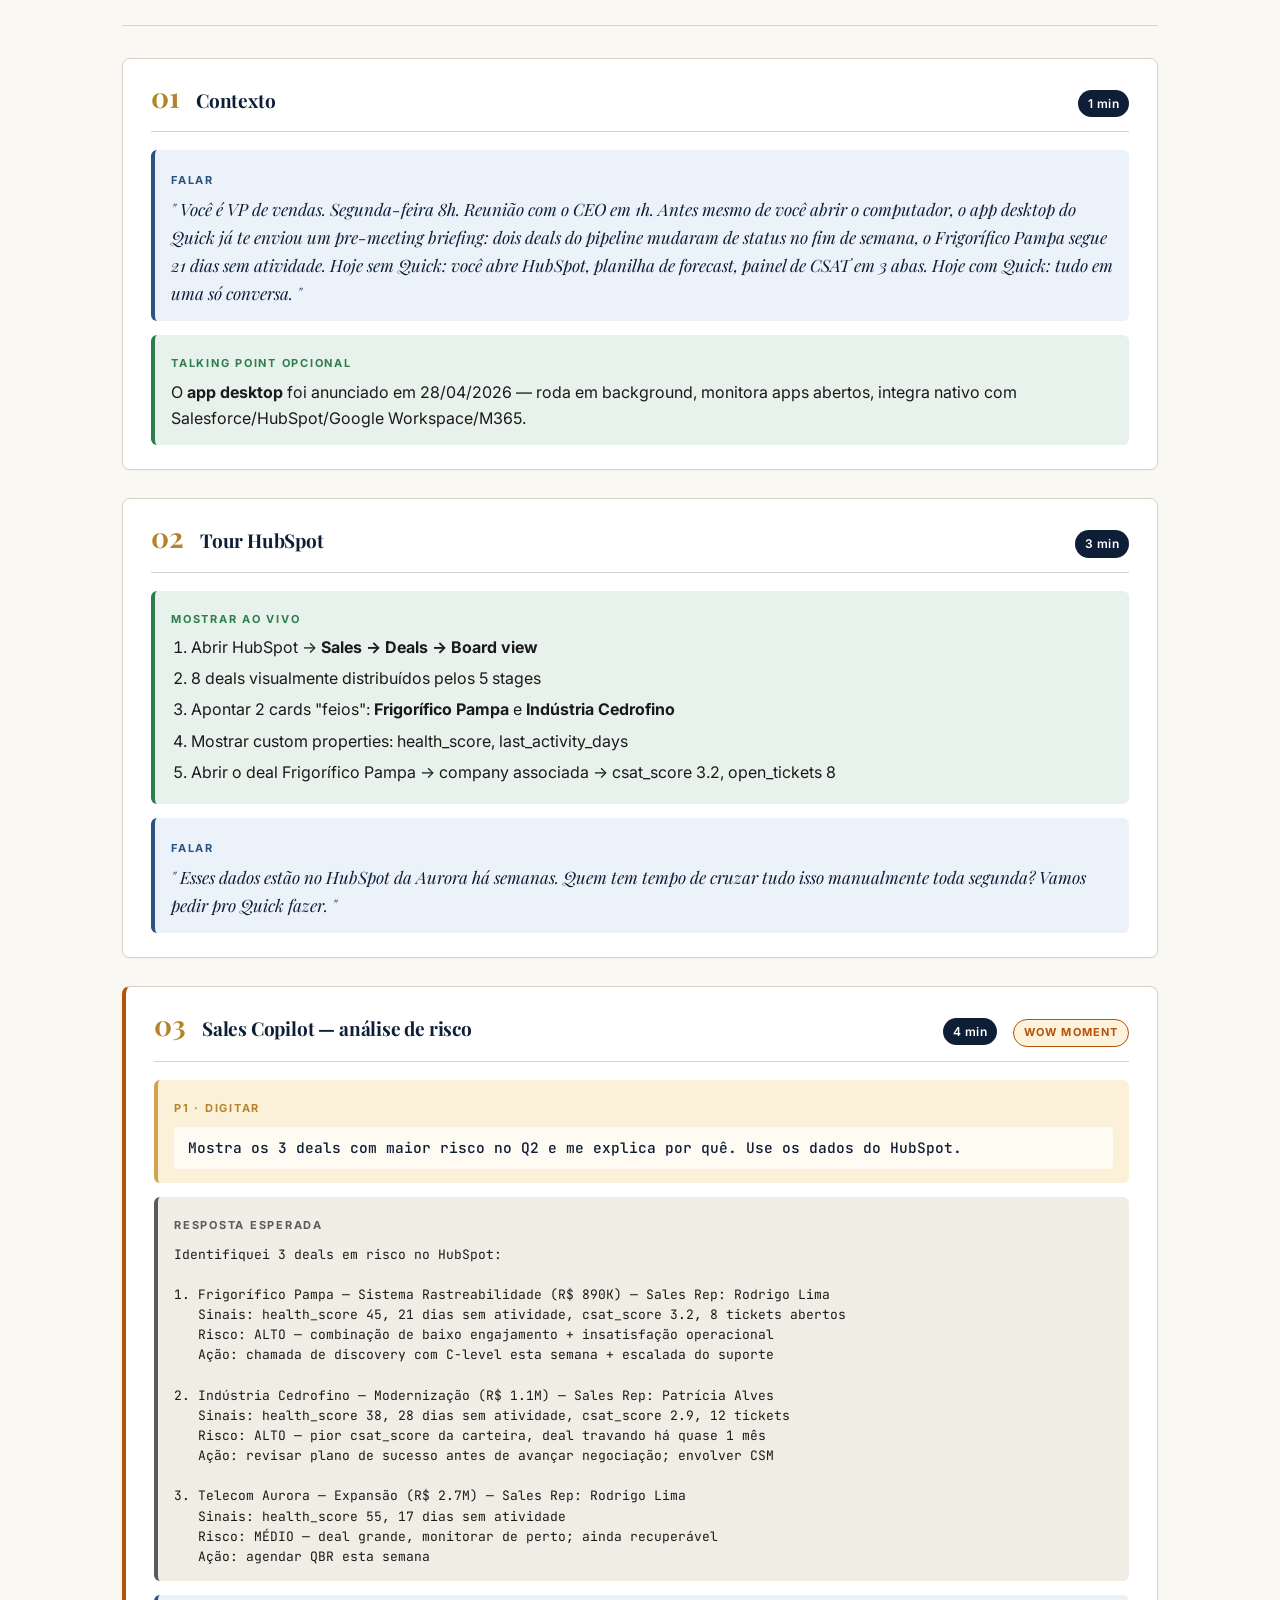
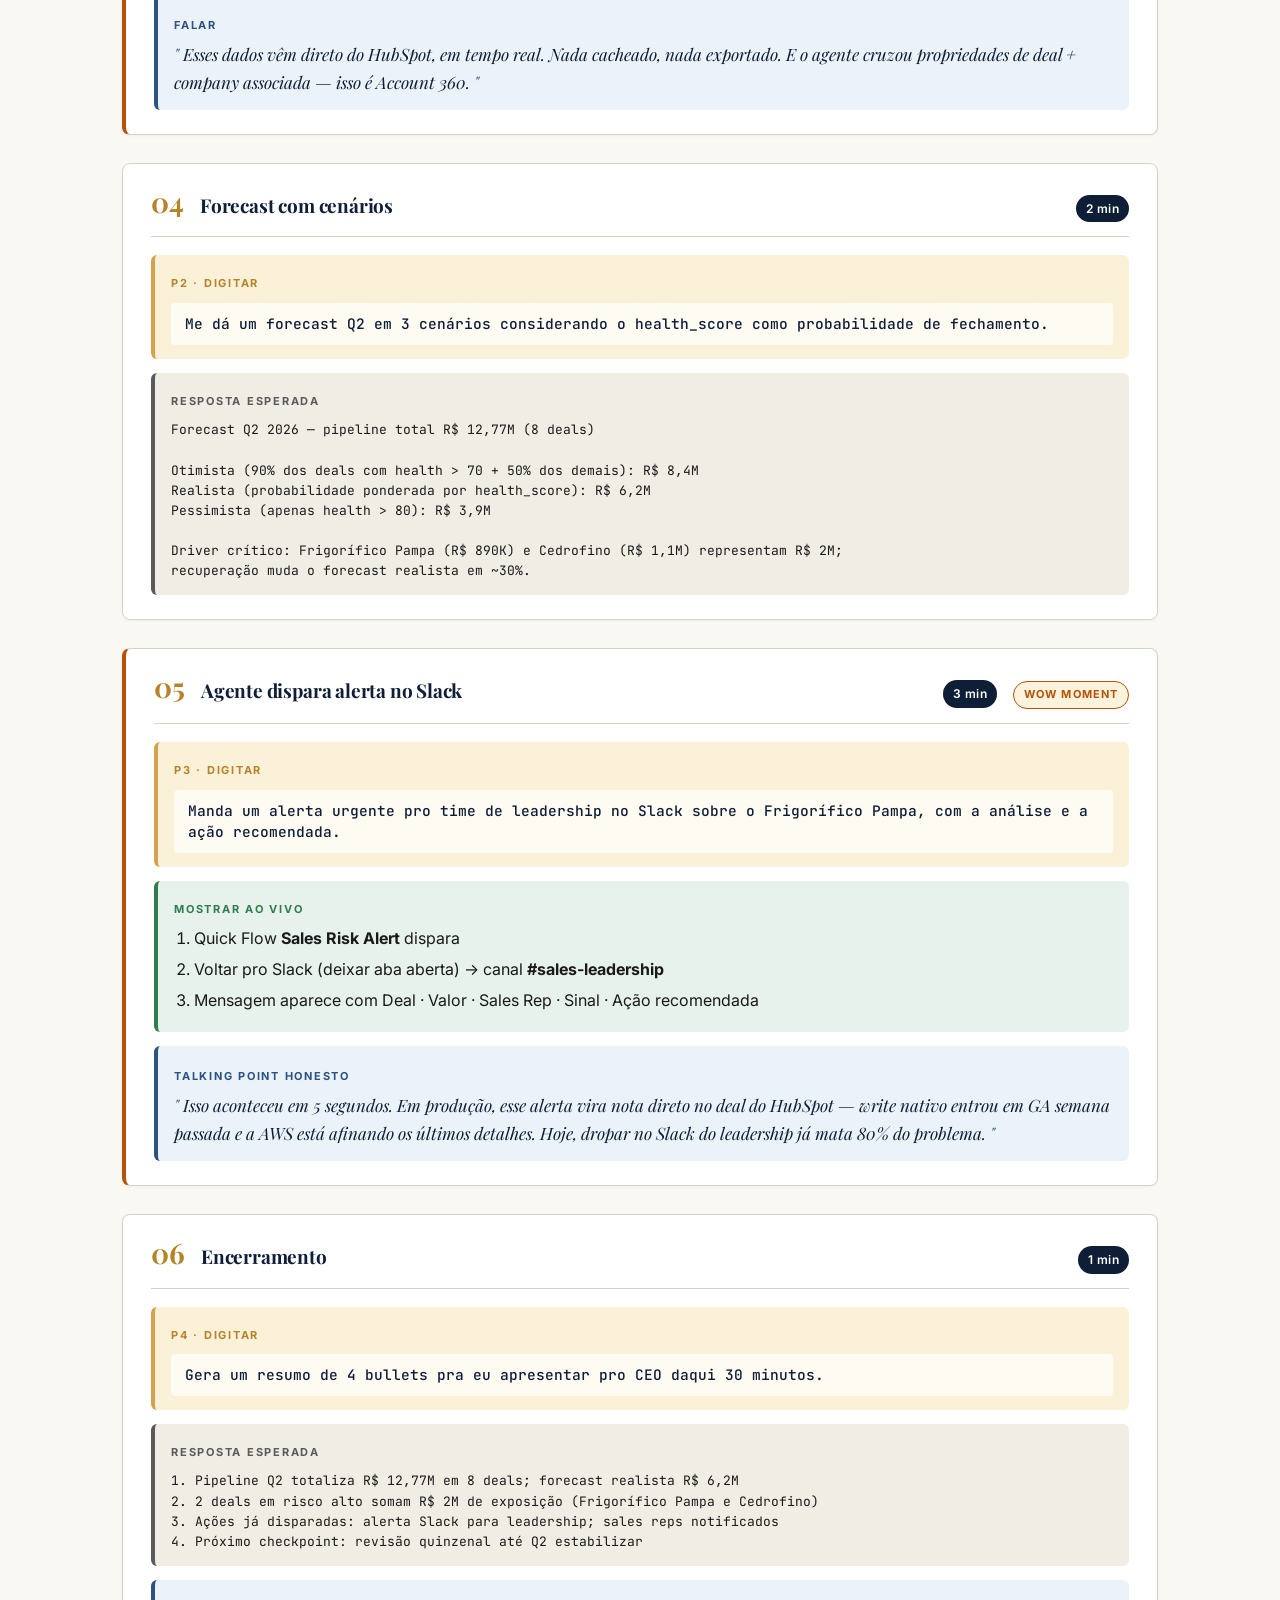
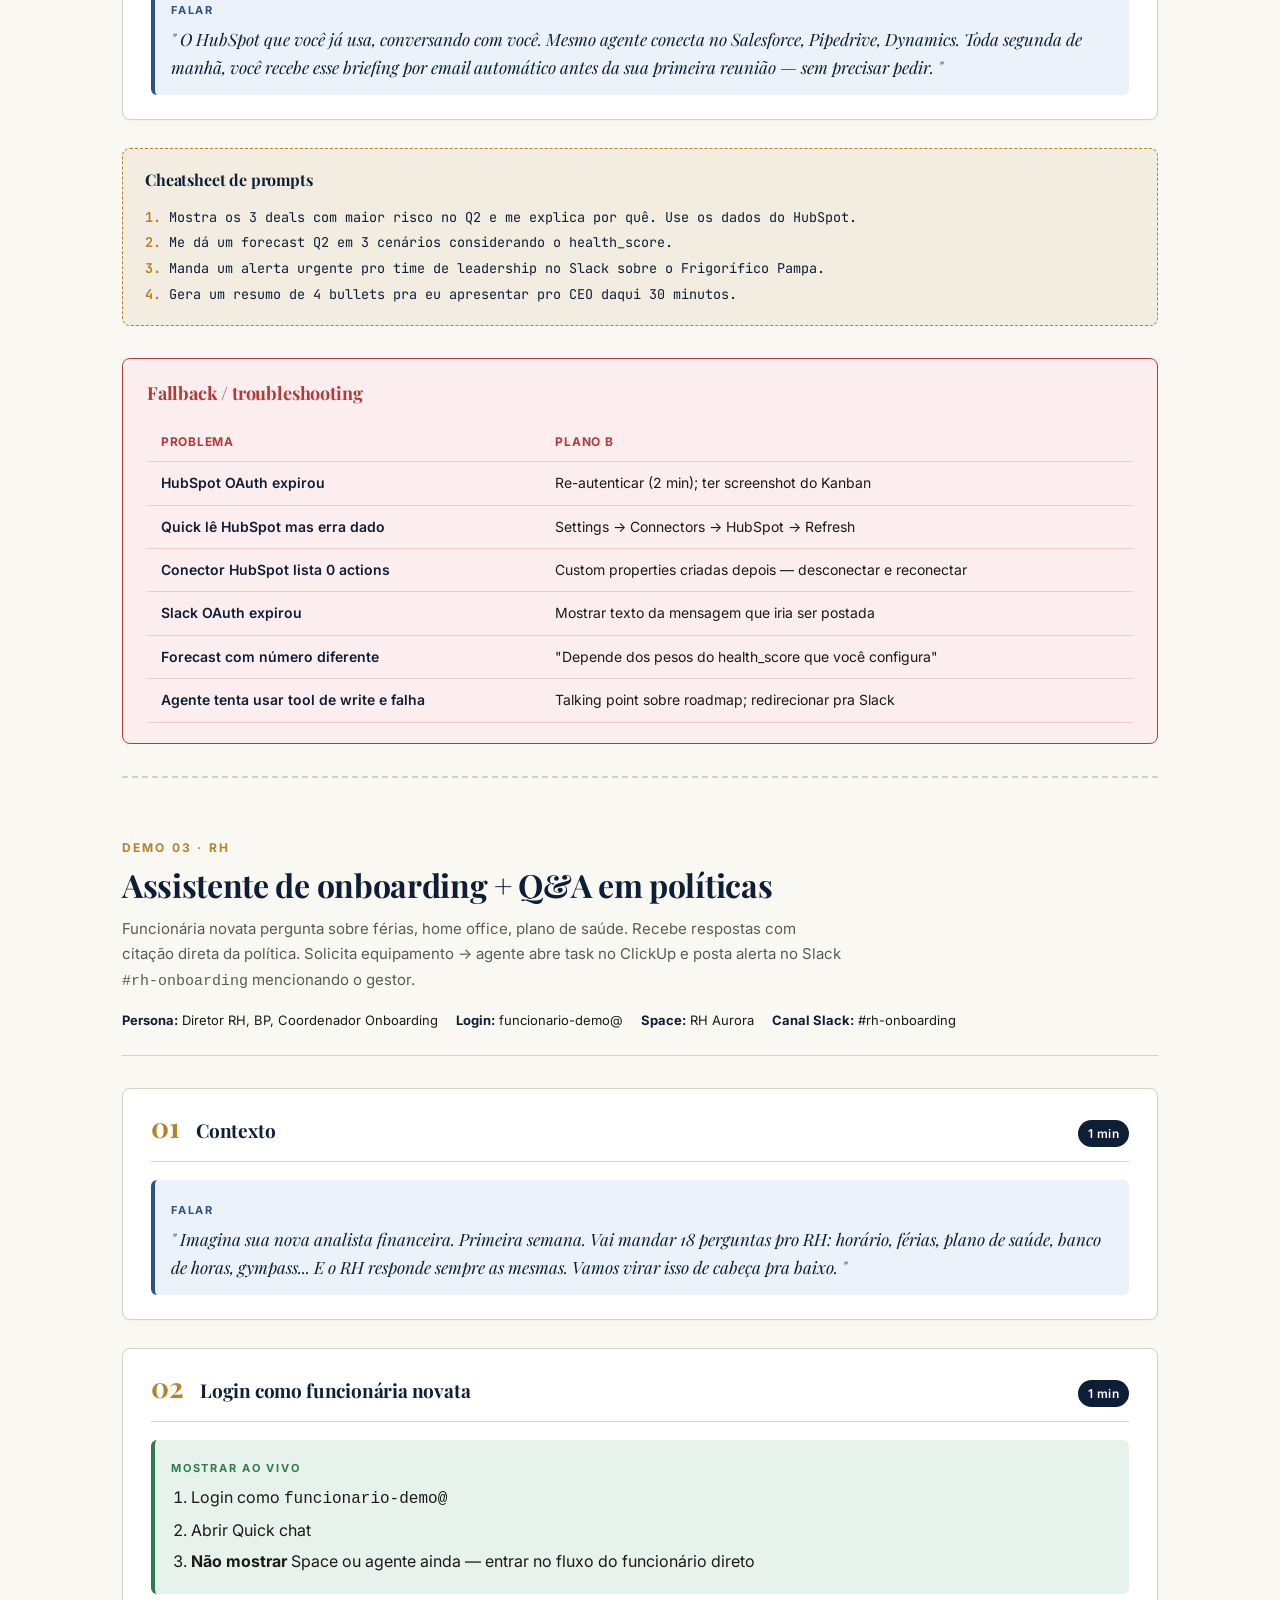
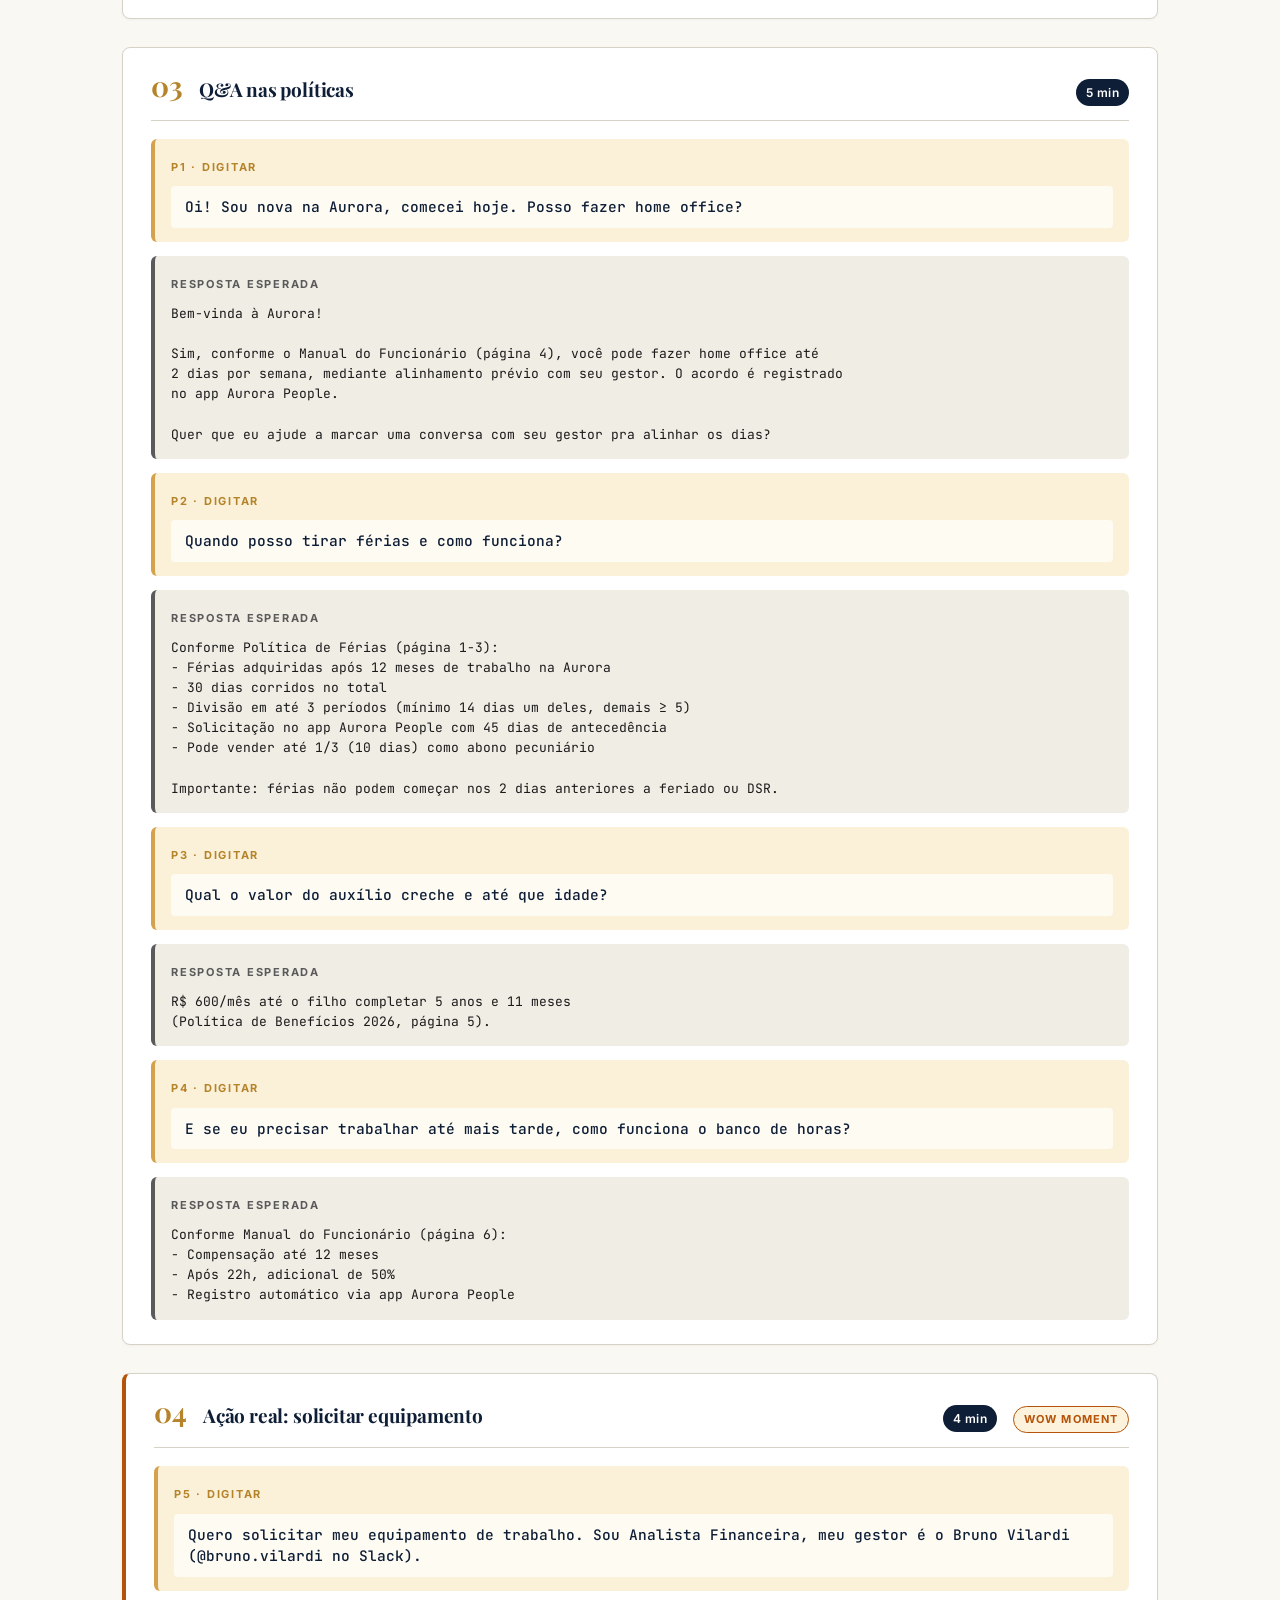
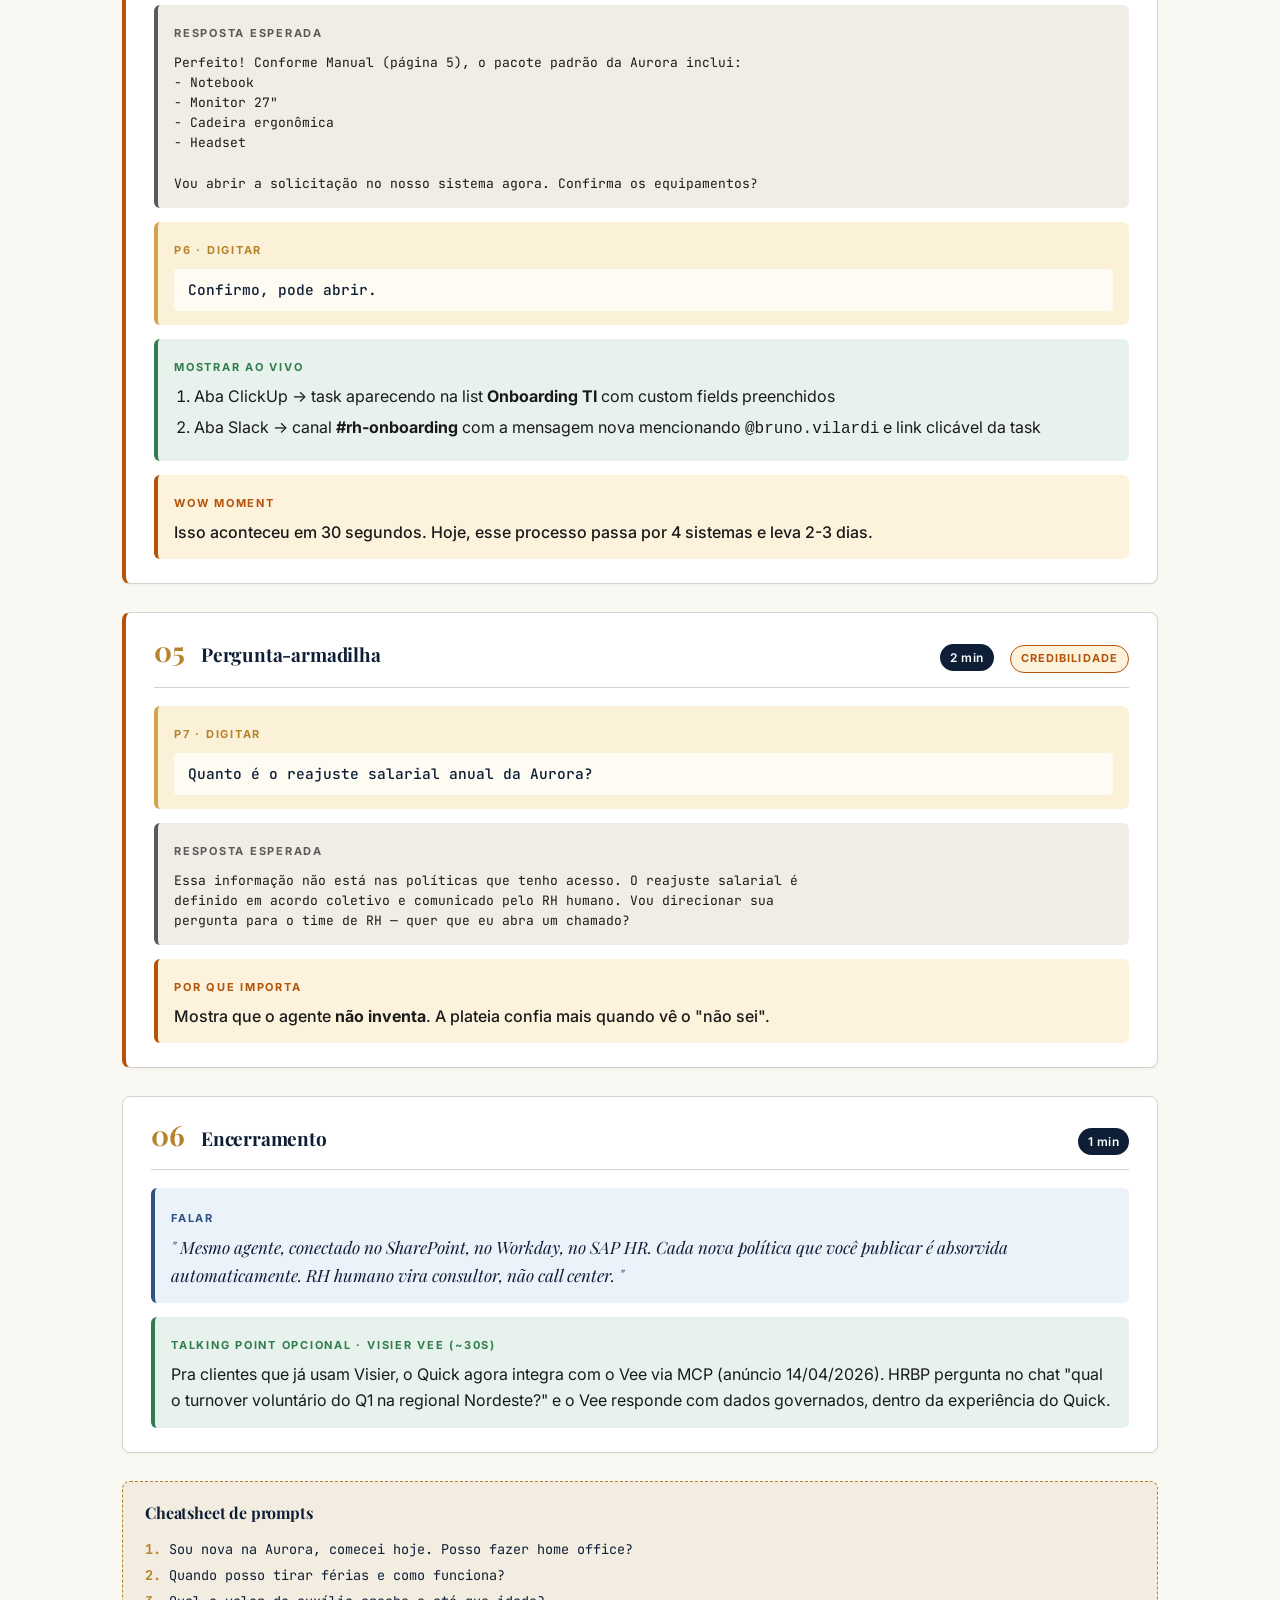
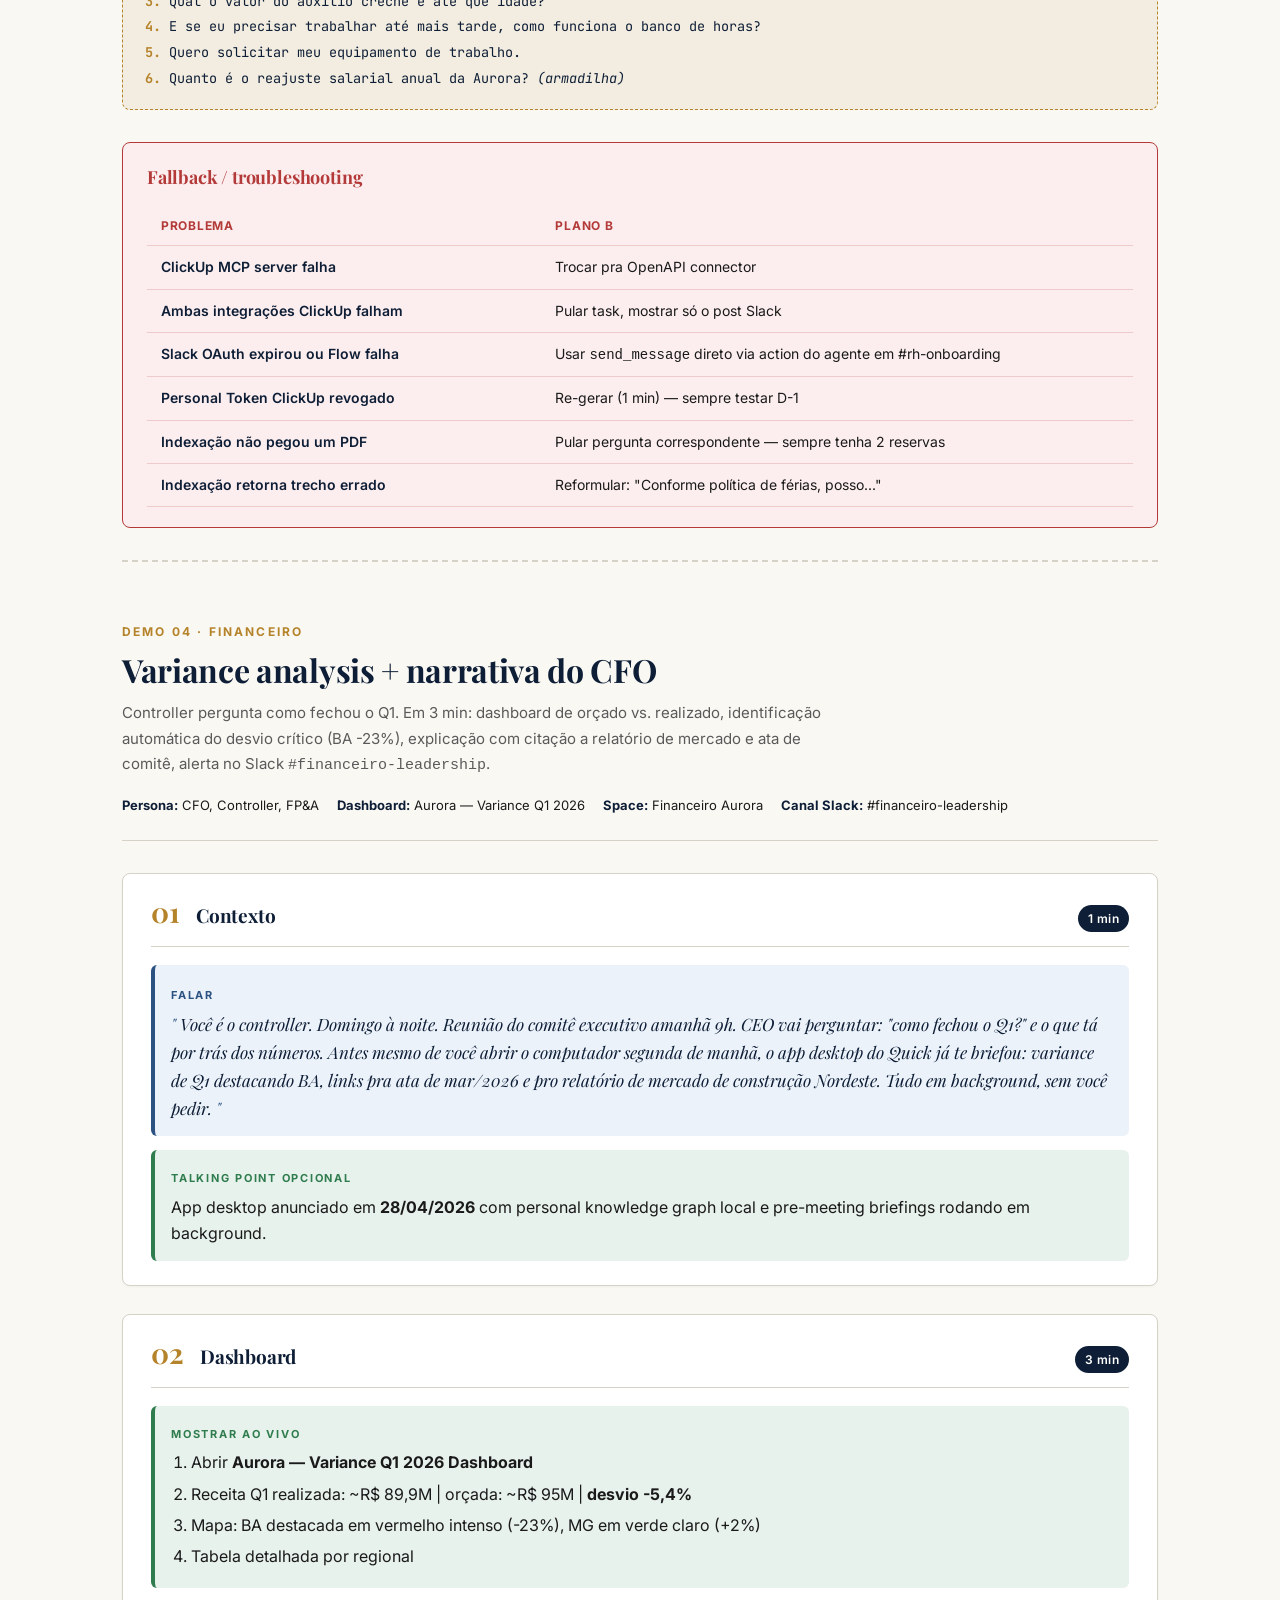
==== commit f567754a: "feat(demo-05): script HTML + nav-tab Demo 05 Adiciona Demo 05 (Aurora Executive Copilot cross-silo) " ====
--- a/aurora/demos-script.html
+++ b/aurora/demos-script.html
@@ -383,8 +383,8 @@
      ============================================================ -->
 <header class="page-header">
   <div class="container">
-    <h1>Roteiro <span class="accent">ao vivo</span> · 4 demos do webinar Amazon Quick</h1>
-    <p class="page-header-sub">Empresa-modelo: Aurora Construtora · ~14 min por demo · escolha 2 para o webinar final</p>
+    <h1>Roteiro <span class="accent">ao vivo</span> · 5 demos do webinar Amazon Quick</h1>
+    <p class="page-header-sub">Empresa-modelo: Aurora Construtora · ~14 min por demo · escolha as demos para o webinar final</p>
   </div>
 </header>
 
@@ -419,6 +419,11 @@
         <span class="nav-tab-area">Financeiro</span>
         <span>Variance · narrativa</span>
       </a>
+      <a href="#demo-05" class="nav-tab">
+        <span class="nav-tab-num">05</span>
+        <span class="nav-tab-area">Executivo</span>
+        <span>Revenue bridge cross-silo</span>
+      </a>
     </div>
   </div>
 </nav>
@@ -1343,6 +1348,193 @@
   </div>
 </section>
 
+<!-- ============================================================
+     DEMO 05 — EXECUTIVO REVENUE BRIDGE (CROSS-SILO)
+     ============================================================ -->
+<section class="demo" id="demo-05">
+  <header class="demo-header">
+    <span class="demo-eyebrow">Demo 05 · Executivo</span>
+    <h2>Revenue bridge cross-silo</h2>
+    <p class="demo-summary">CFO + VP Comercial juntos olhando Q1. BA gap de R$ 2,7M tem causa específica? Agente cruza 4 fontes em 1 pergunta: variance dataset + ata do comitê + pipeline HubSpot + relatório de mercado. Identifica deal slipped, mostra pipeline de recuperação, conecta ao plano de mitigação da ata, posta brief no Slack.</p>
+    <div class="demo-meta">
+      <span><strong>Agente:</strong> Aurora Executive Copilot</span>
+      <span><strong>Knowledge:</strong> Space Financeiro + Space Comercial</span>
+      <span><strong>Actions:</strong> Slack send_message</span>
+      <span><strong>Quick Research:</strong> habilitado</span>
+    </div>
+  </header>
+
+  <article class="bloco">
+    <div class="bloco-header">
+      <span class="bloco-num">01</span>
+      <h3>Contexto</h3>
+      <span class="bloco-time">1 min</span>
+    </div>
+    <div class="action action-say">
+      <span class="action-label">Falar</span>
+      <p>Segunda de manhã. CFO e VP Comercial na mesma reunião. CFO trouxe o fechamento Q1: BA -R$ 2,7M em receita. VP Comercial trouxe o pipeline: temos deals na BA. <strong>Os dois sabem partes da história, mas a resposta executiva exige cruzar os dois.</strong> Antes do Quick: 2 reuniões + 1 planilha intermediária. Com o Quick: 1 pergunta.</p>
+    </div>
+  </article>
+
+  <article class="bloco bloco-wow">
+    <div class="bloco-header">
+      <span class="bloco-num">02</span>
+      <h3>Pergunta executiva — por que BA miss Q1?</h3>
+      <span class="bloco-time">4 min</span>
+      <span class="bloco-wow-tag">Wow moment</span>
+    </div>
+    <div class="action action-prompt">
+      <span class="action-label">P1 · Digitar</span>
+      <code>Por que a receita BA ficou R$ 2,7M abaixo no Q1? Cruza o variance com o pipeline pra identificar o deal específico.</code>
+    </div>
+    <div class="action action-expected">
+      <span class="action-label">Resposta esperada</span>
+<pre>HEADLINE: O gap de R$ 2,7M na receita BA Q1 é explicado pelo slippage do
+deal DER-BA — Recuperação BR-324 (R$ 5,8M, Patrícia Alves), que originalmente
+fecharia em Q1 mas foi reprogramado para Q3 por atraso na liberação federal.
+
+CONTEXTO CRUZADO:
+- Dataset Aurora Variance Q1: receita BA realizada R$ 8,8M vs orçada R$ 11,5M
+  (-R$ 2,7M / -23%)
+- HubSpot deal DER-BA: closedate 2026-07-15, expected_close_quarter_original=Q1,
+  SLIPPED 2 trimestres. Valor R$ 5,8M × ~50% reconhecimento POC = R$ 2,9M
+  de receita perdida em Q1, batendo com o gap.
+- Ata Comitê mar/2026 item 3.2a: confirma atraso em obras públicas no Nordeste,
+  BA particularmente exposta — ~60% da carteira regional em contratos públicos
+  federais.
+- Relatório de Mercado Q1 página 4: corrobora retração 4,7% Nordeste,
+  execução orçamentária União em 31% vs histórico 38%.
+
+CONCLUSÃO: o gap NÃO é falha de execução comercial nem operacional — é
+macro (atraso federal). O deal está vivo no pipeline, só foi reagendado.</pre>
+    </div>
+    <div class="action action-wow">
+      <span class="action-label">Wow moment</span>
+      <p>O agente identificou um deal específico cruzando 4 fontes diferentes — pipeline CRM + dataset financeiro + ata interna + relatório externo. Isso é <strong>impossível hoje sem cross-silo manual</strong>.</p>
+    </div>
+  </article>
+
+  <article class="bloco bloco-wow">
+    <div class="bloco-header">
+      <span class="bloco-num">03</span>
+      <h3>Recovery pipeline — dá pra recuperar o gap?</h3>
+      <span class="bloco-time">4 min</span>
+      <span class="bloco-wow-tag">Wow moment 2</span>
+    </div>
+    <div class="action action-prompt">
+      <span class="action-label">P2 · Digitar</span>
+      <code>Olhando o pipeline BA Q2-Q3 atual, dá pra recuperar o gap? Lista os deals com valor, sales rep responsável e timing.</code>
+    </div>
+    <div class="action action-expected">
+      <span class="action-label">Resposta esperada</span>
+<pre>Pipeline BA total Q2-Q3: R$ 7,9M em 2 deals ativos:
+
+1. DER-BA — Recuperação BR-324 Trecho Urbano | R$ 5,8M | Negotiation
+   Sales Rep: Patrícia Alves | health_score 50 | last_activity 6 dias
+   Closedate: 2026-07-15 (Q3) | original Q1 (slipped 2 trimestres)
+   Tipo: contrato público (concessionária estadual)
+   Status: deal vivo, recuperável condicionado à retomada de licitação federal
+
+2. Polo Camaçari — Galpões Logísticos Setor B | R$ 2,1M | Proposal
+   Sales Rep: Carla Souza | health_score 75 | last_activity 8 dias
+   Closedate: 2026-06-20 (Q2) | original Q2 (no slippage)
+   Tipo: contrato privado (industrial)
+   Status: saudável, alinha com estratégia de diversificação privada da ata
+
+CRUZAMENTO COM ATA item 3.2b: o plano de mitigação aprovado em fev/2026 mas
+não acionado em março contempla exatamente isso — diversificação privada
+(Polo Camaçari materializa) + monitoramento de pleitos federais (DER-BA).
+
+GAP COBERTO: R$ 7,9M em pipeline vs R$ 2,7M de gap Q1 = cobertura 2,9x.</pre>
+    </div>
+    <div class="action action-wow">
+      <span class="action-label">Wow moment 2</span>
+      <p>O agente <strong>conectou cada deal ao item específico do plano de mitigação da ata</strong>. Transforma a ata de "documento de leitura" em "plano com tracking automático".</p>
+    </div>
+  </article>
+
+  <article class="bloco">
+    <div class="bloco-header">
+      <span class="bloco-num">04</span>
+      <h3>Ação estratégica pro comitê</h3>
+      <span class="bloco-time">3 min</span>
+    </div>
+    <div class="action action-prompt">
+      <span class="action-label">P3 · Digitar</span>
+      <code>Qual a ação concreta pro comitê amanhã, combinando ata, pipeline e relatório de mercado?</code>
+    </div>
+    <div class="action action-expected">
+      <span class="action-label">Resposta esperada</span>
+<pre>HEADLINE: BA Q1 lost R$ 2,7M por slippage de 1 deal (DER-BA), pipeline
+Q2-Q3 cobre 2,9x o gap mas precisa execução cirúrgica em 2 frentes paralelas.
+
+DRIVERS:
+- DER-BA R$ 5,8M (Patrícia, Negotiation, Q3): monitoramento quinzenal por
+  Mariana conforme item 6 da ata, condicionado à retomada de licitações
+  federais sinalizadas no Relatório de Mercado p.5 para Q2-Q3.
+- Polo Camaçari R$ 2,1M (Carla, Proposal, Q2): acelerar fechamento, alinha
+  com item 3.2c da ata (redução de exposição pública para 45% até 2027).
+- Macro Nordeste (Relatório p.4): retração 4,7% com BA -18%; execução
+  orçamentária federal em 31% — sinais Q2 mas incertos.
+
+OUTLOOK: cenário base mantém recuperação parcial Q2 condicionada à
+retomada federal; pessimista mantém slippage DER-BA até Q4 (impacto
+anual ~R$ 11M conforme ata).
+
+AÇÃO: aprovar (1) acompanhamento quinzenal DER-BA por Mariana, (2)
+priorização comercial de Polo Camaçari por Lucas em 2 semanas, (3)
+revisão da meta diversificação BA no próximo comitê.</pre>
+    </div>
+  </article>
+
+  <article class="bloco bloco-wow">
+    <div class="bloco-header">
+      <span class="bloco-num">05</span>
+      <h3>Acionar Slack</h3>
+      <span class="bloco-time">2 min</span>
+      <span class="bloco-wow-tag">Wow moment</span>
+    </div>
+    <div class="action action-prompt">
+      <span class="action-label">P4 · Digitar</span>
+      <code>Manda esse brief pro time de leadership financeiro no Slack.</code>
+    </div>
+    <div class="action action-show">
+      <span class="action-label">Mostrar ao vivo</span>
+      <ol>
+        <li>Agente chama action <strong>send_message</strong> do Slack</li>
+        <li>Aba Slack → canal <strong>#financeiro-leadership</strong></li>
+        <li>Mensagem aparece com 🎯 HEADLINE · DRIVERS · OUTLOOK · AÇÃO</li>
+        <li>Fechar com talking point: "Esse brief cruzou 4 fontes que hoje vivem em 4 sistemas."</li>
+      </ol>
+    </div>
+  </article>
+
+  <div class="cheatsheet">
+    <h3>Cheatsheet de prompts</h3>
+    <ol>
+      <li>Por que a receita BA ficou R$ 2,7M abaixo no Q1? Cruza o variance com o pipeline pra identificar o deal específico.</li>
+      <li>Olhando o pipeline BA Q2-Q3 atual, dá pra recuperar o gap? Lista os deals com valor, sales rep responsável e timing.</li>
+      <li>Qual a ação concreta pro comitê amanhã, combinando ata, pipeline e relatório de mercado?</li>
+      <li>Manda esse brief pro time de leadership financeiro no Slack.</li>
+    </ol>
+  </div>
+
+  <div class="fallback-section">
+    <h3>Fallback / troubleshooting</h3>
+    <table>
+      <thead><tr><th>Problema</th><th>Plano B</th></tr></thead>
+      <tbody>
+        <tr><td>Agente responde com macro sem identificar deal</td><td>Reforçar: "use o HubSpot pipeline pra identificar deal específico antes de citar macro"</td></tr>
+        <tr><td>Agente cita deal mas inventa amount</td><td>Reformular: "qual o amount exato do DER-BA no HubSpot?"</td></tr>
+        <tr><td>Agente não conecta deal ao item da ata</td><td>Reformular: "qual item da ata corresponde a este deal?"</td></tr>
+        <tr><td>HubSpot OAuth expirou</td><td>Re-autenticar (2 min); ter screenshot pronto se urgente</td></tr>
+        <tr><td>Quick Research demora</td><td>Disparar P1 antes do bloco e mostrar pronto na hora</td></tr>
+        <tr><td>Slack OAuth expirou</td><td>Mostrar texto da mensagem que iria postar</td></tr>
+      </tbody>
+    </table>
+  </div>
+</section>
+
 </main>
 
 </body>
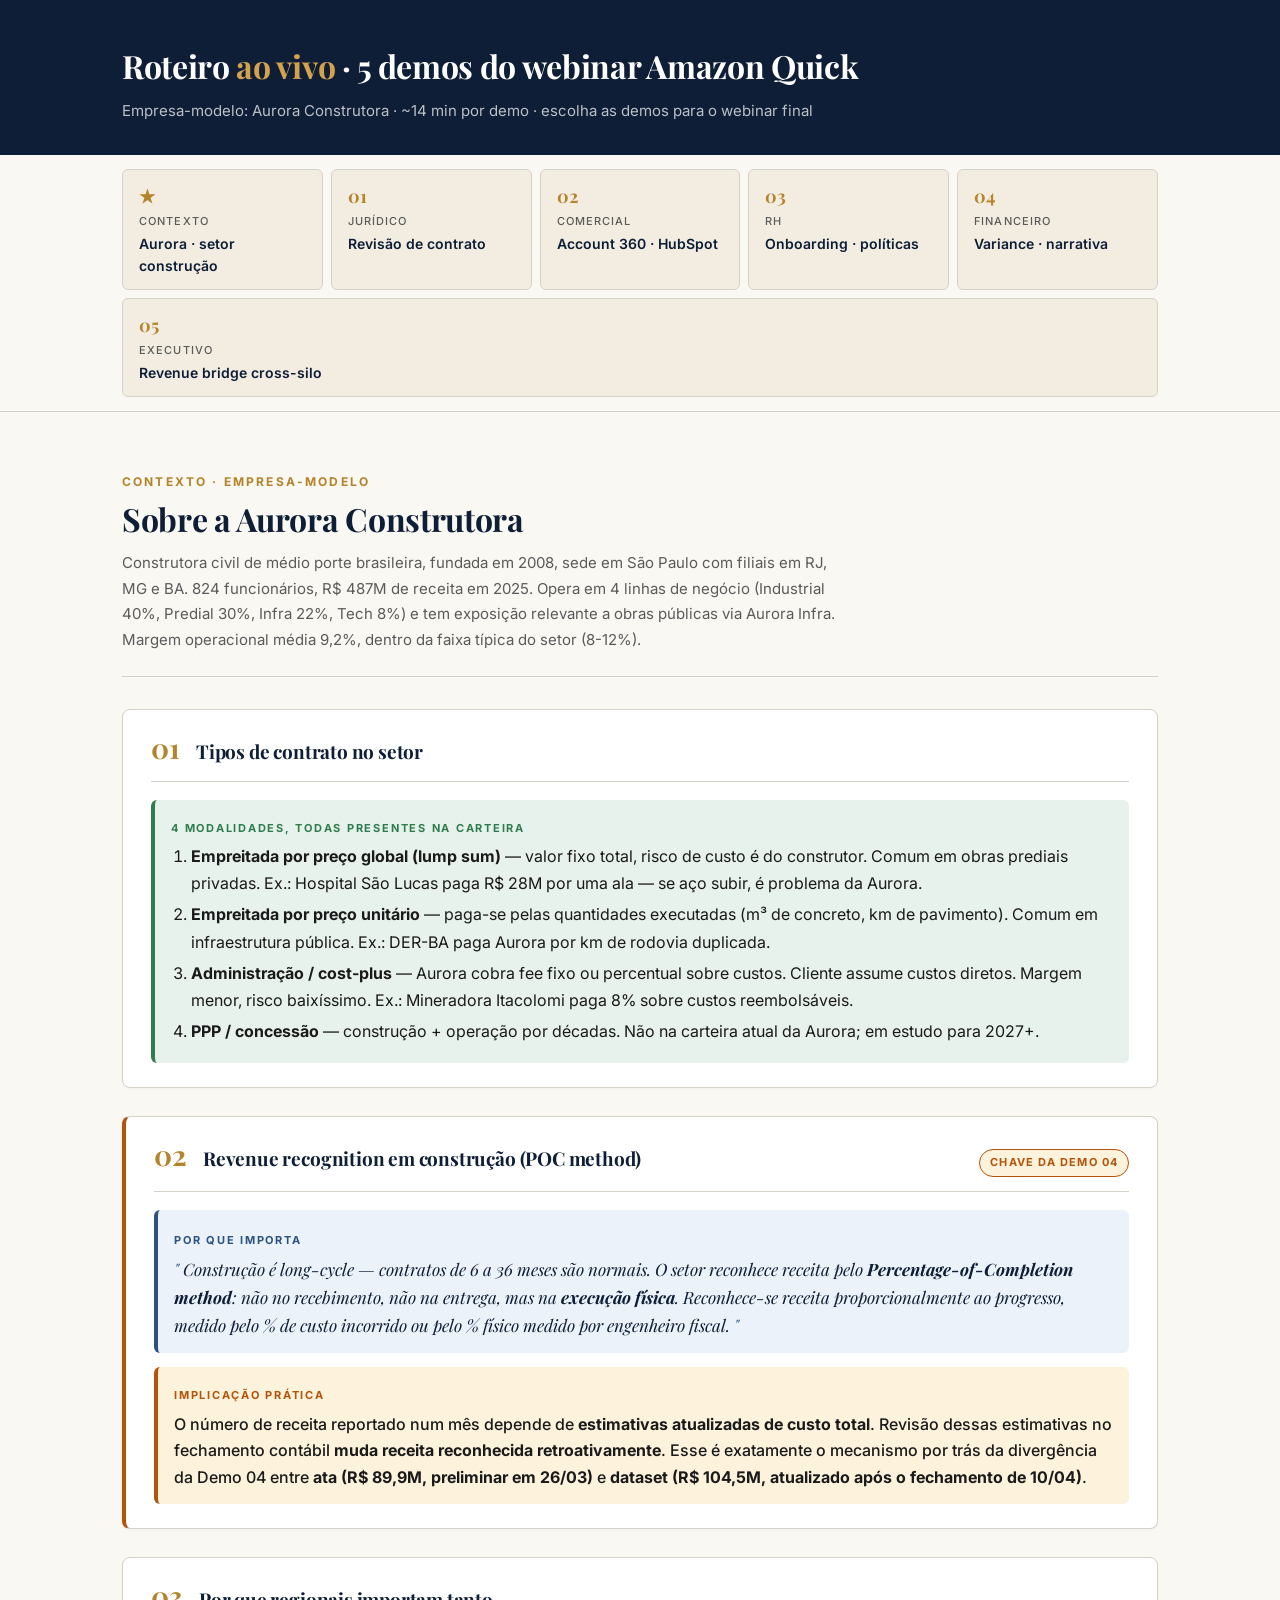
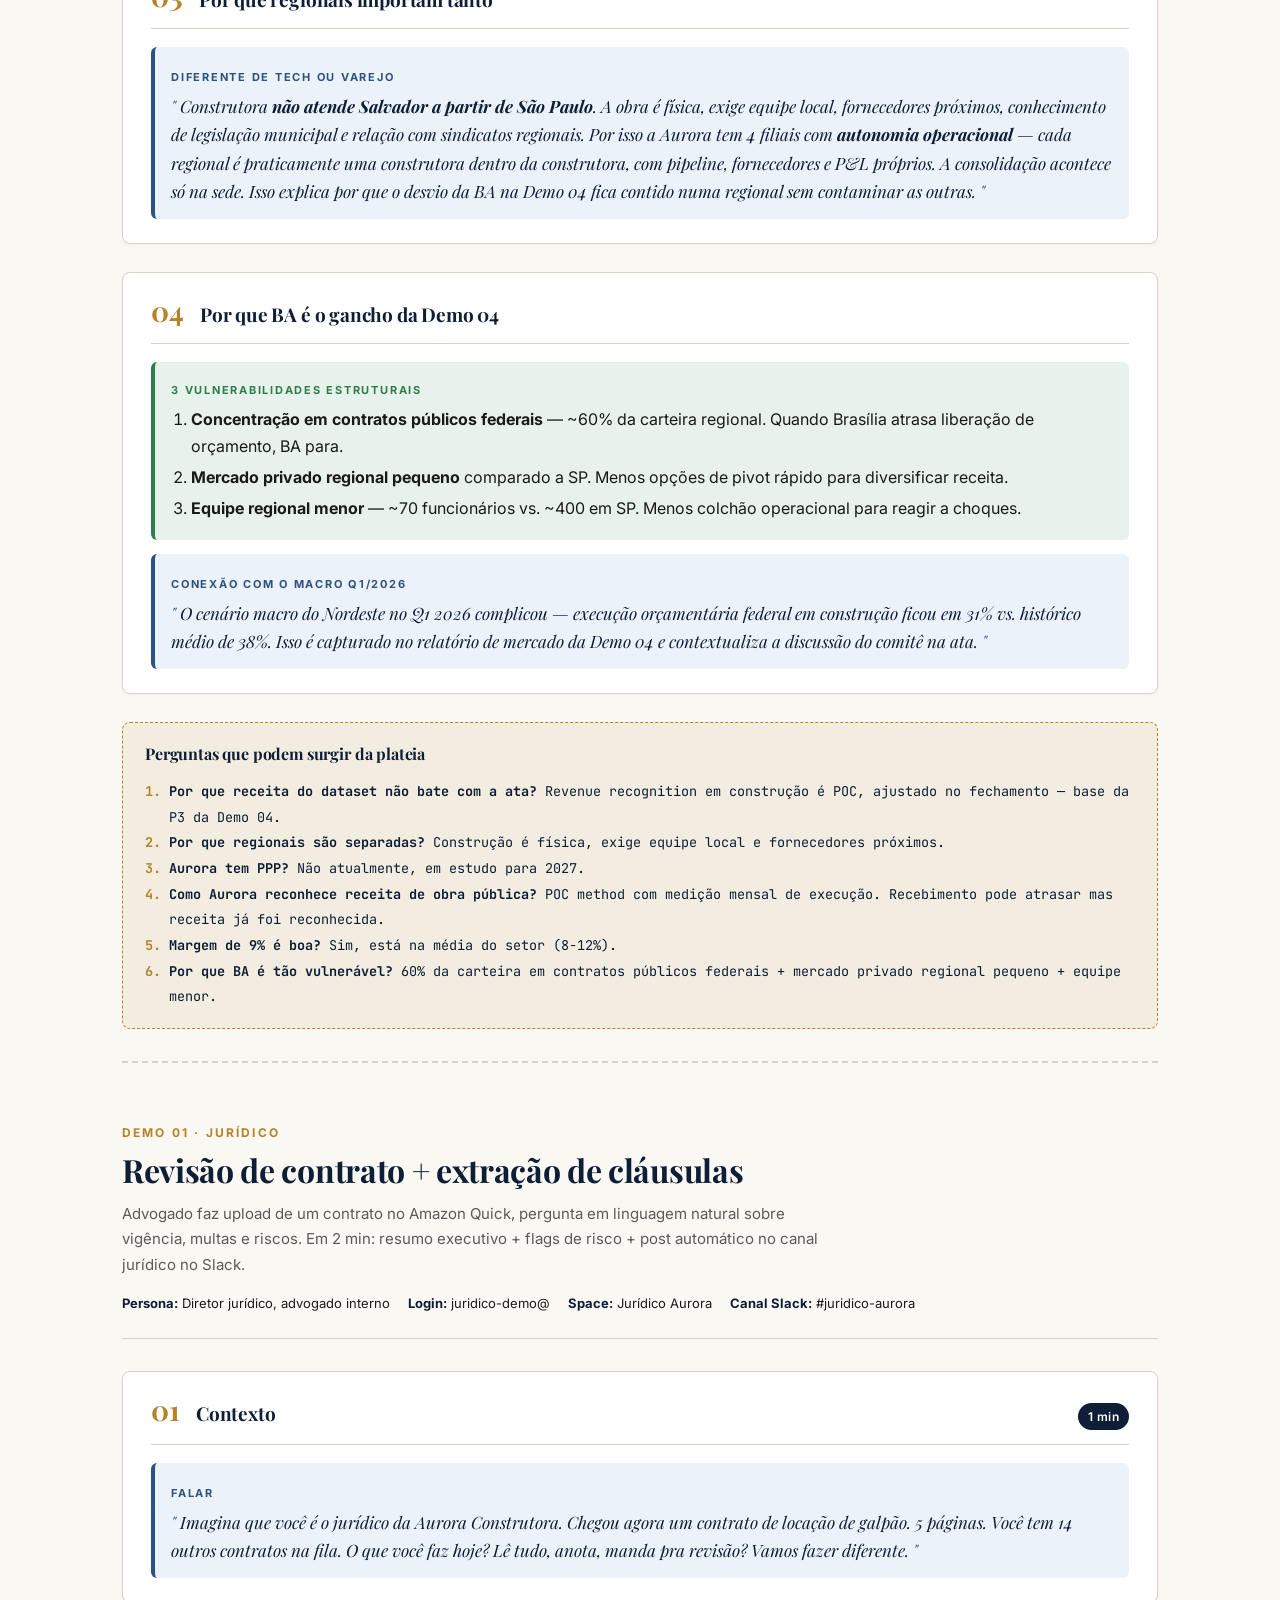
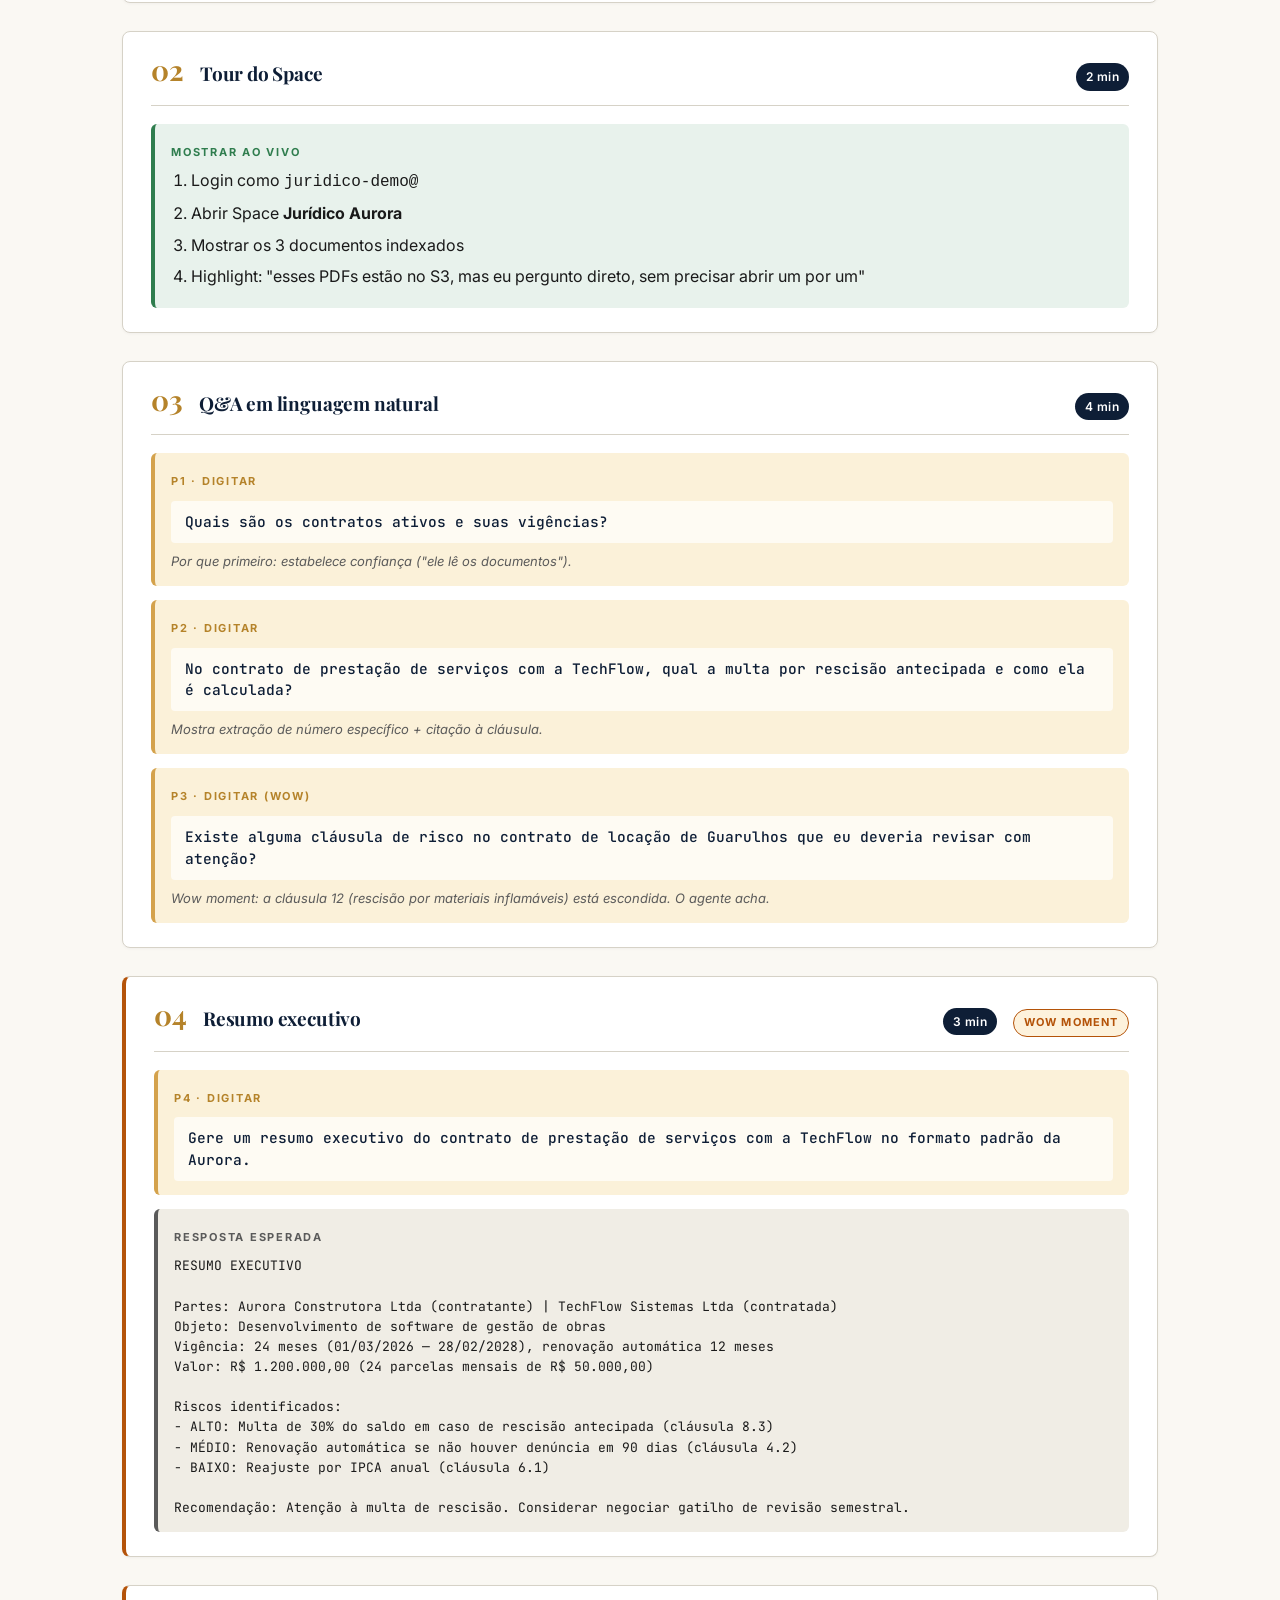
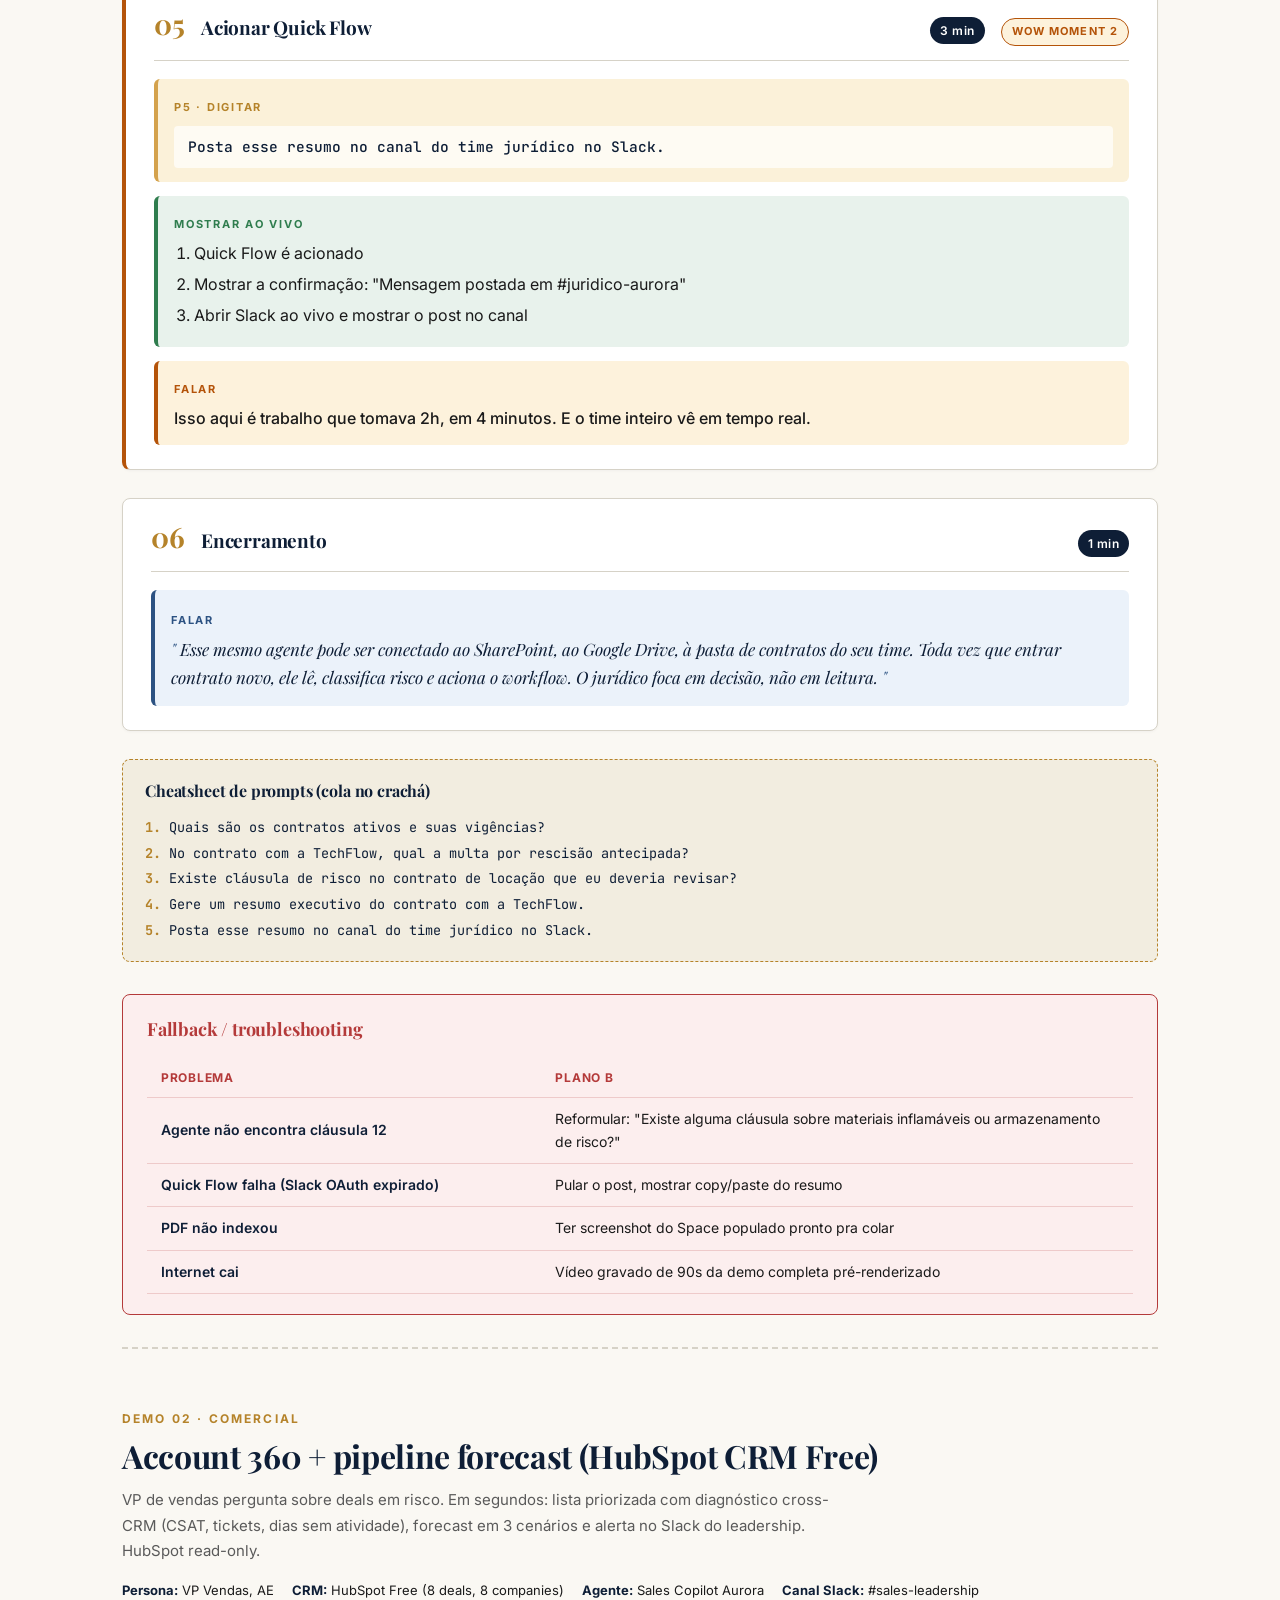
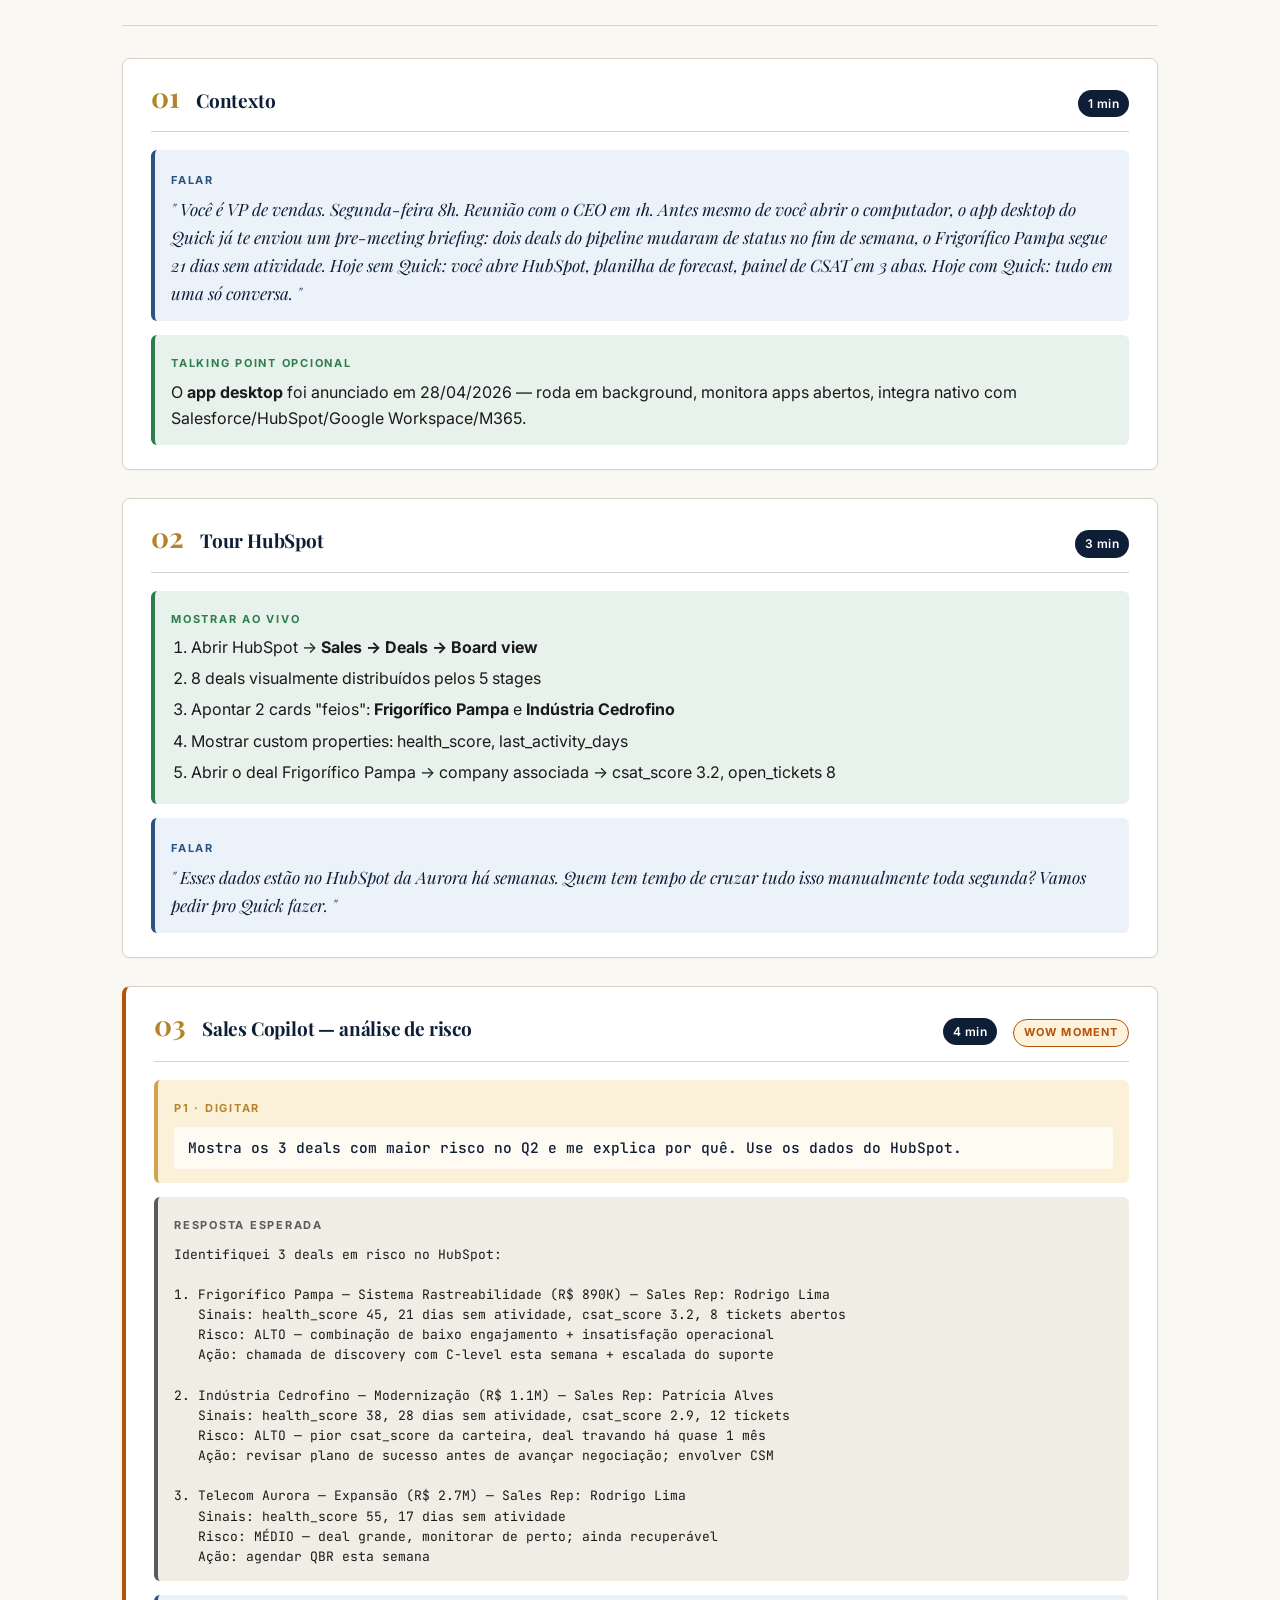
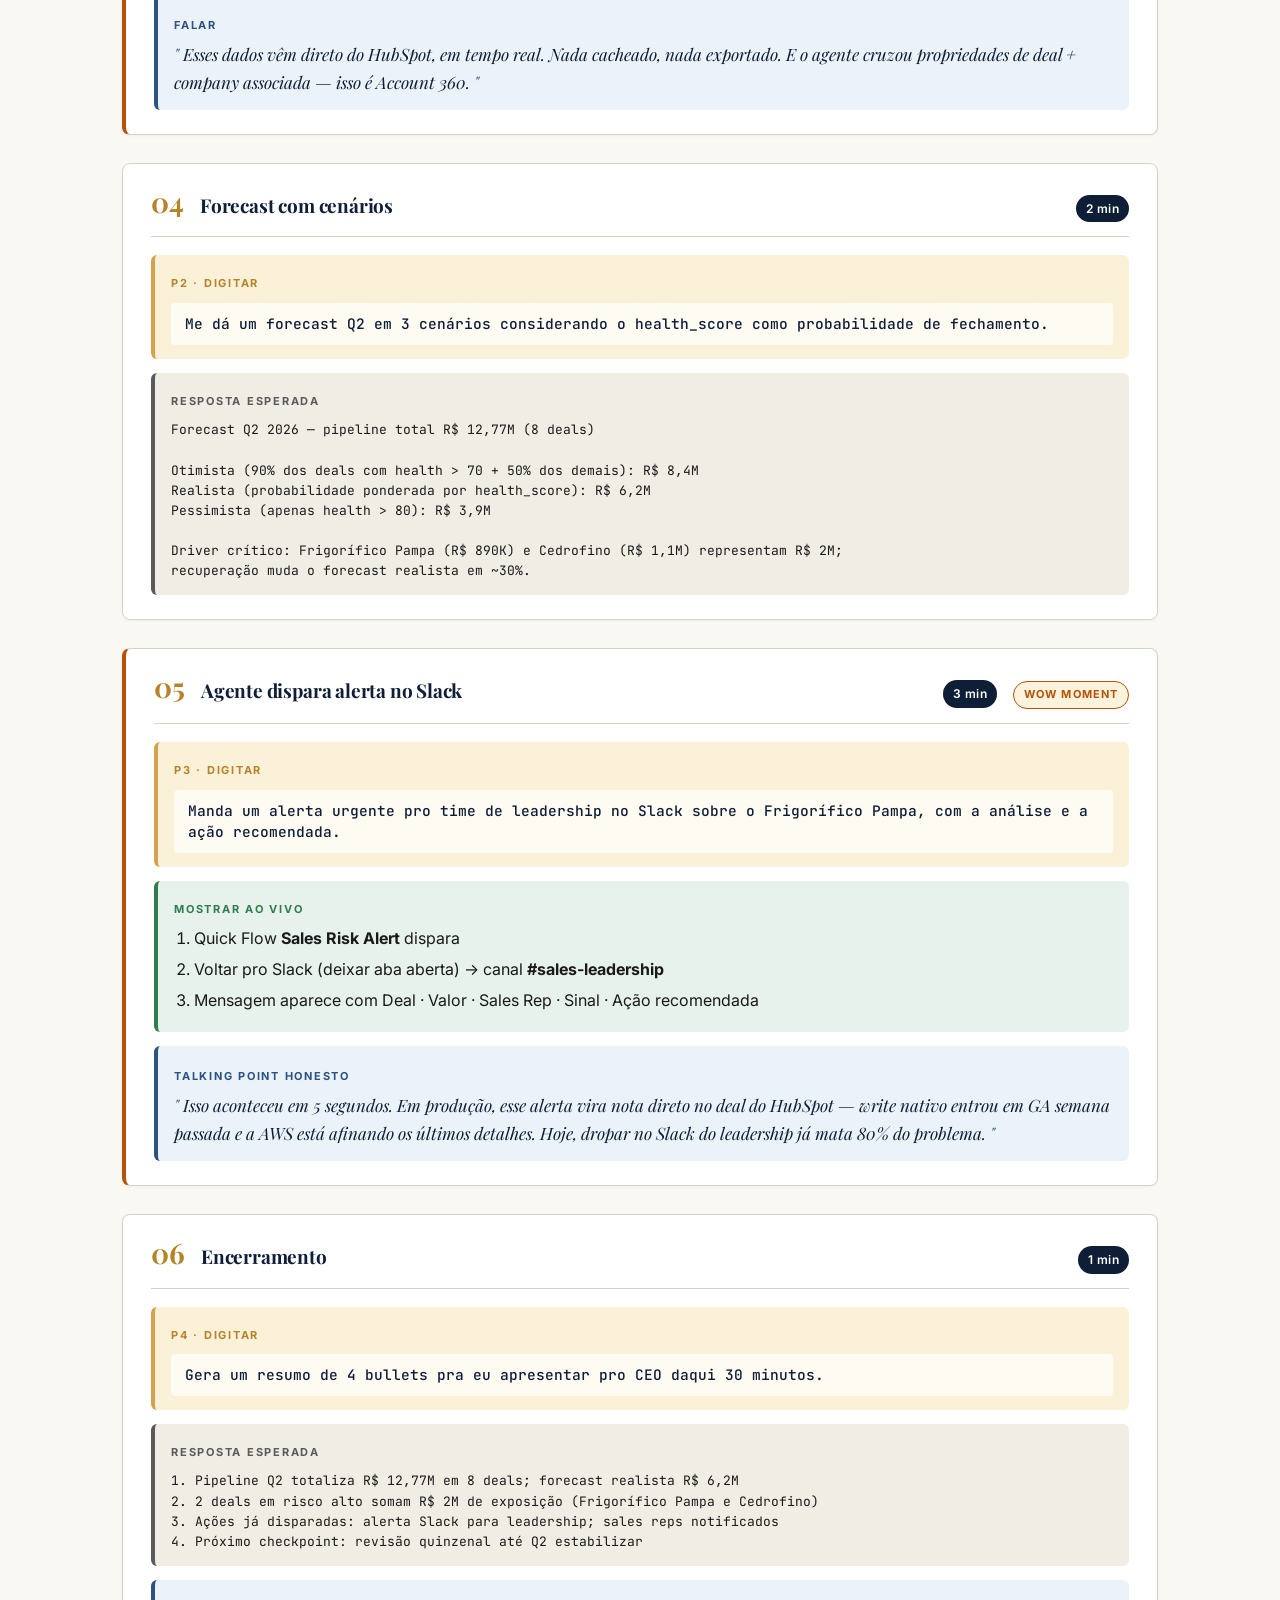
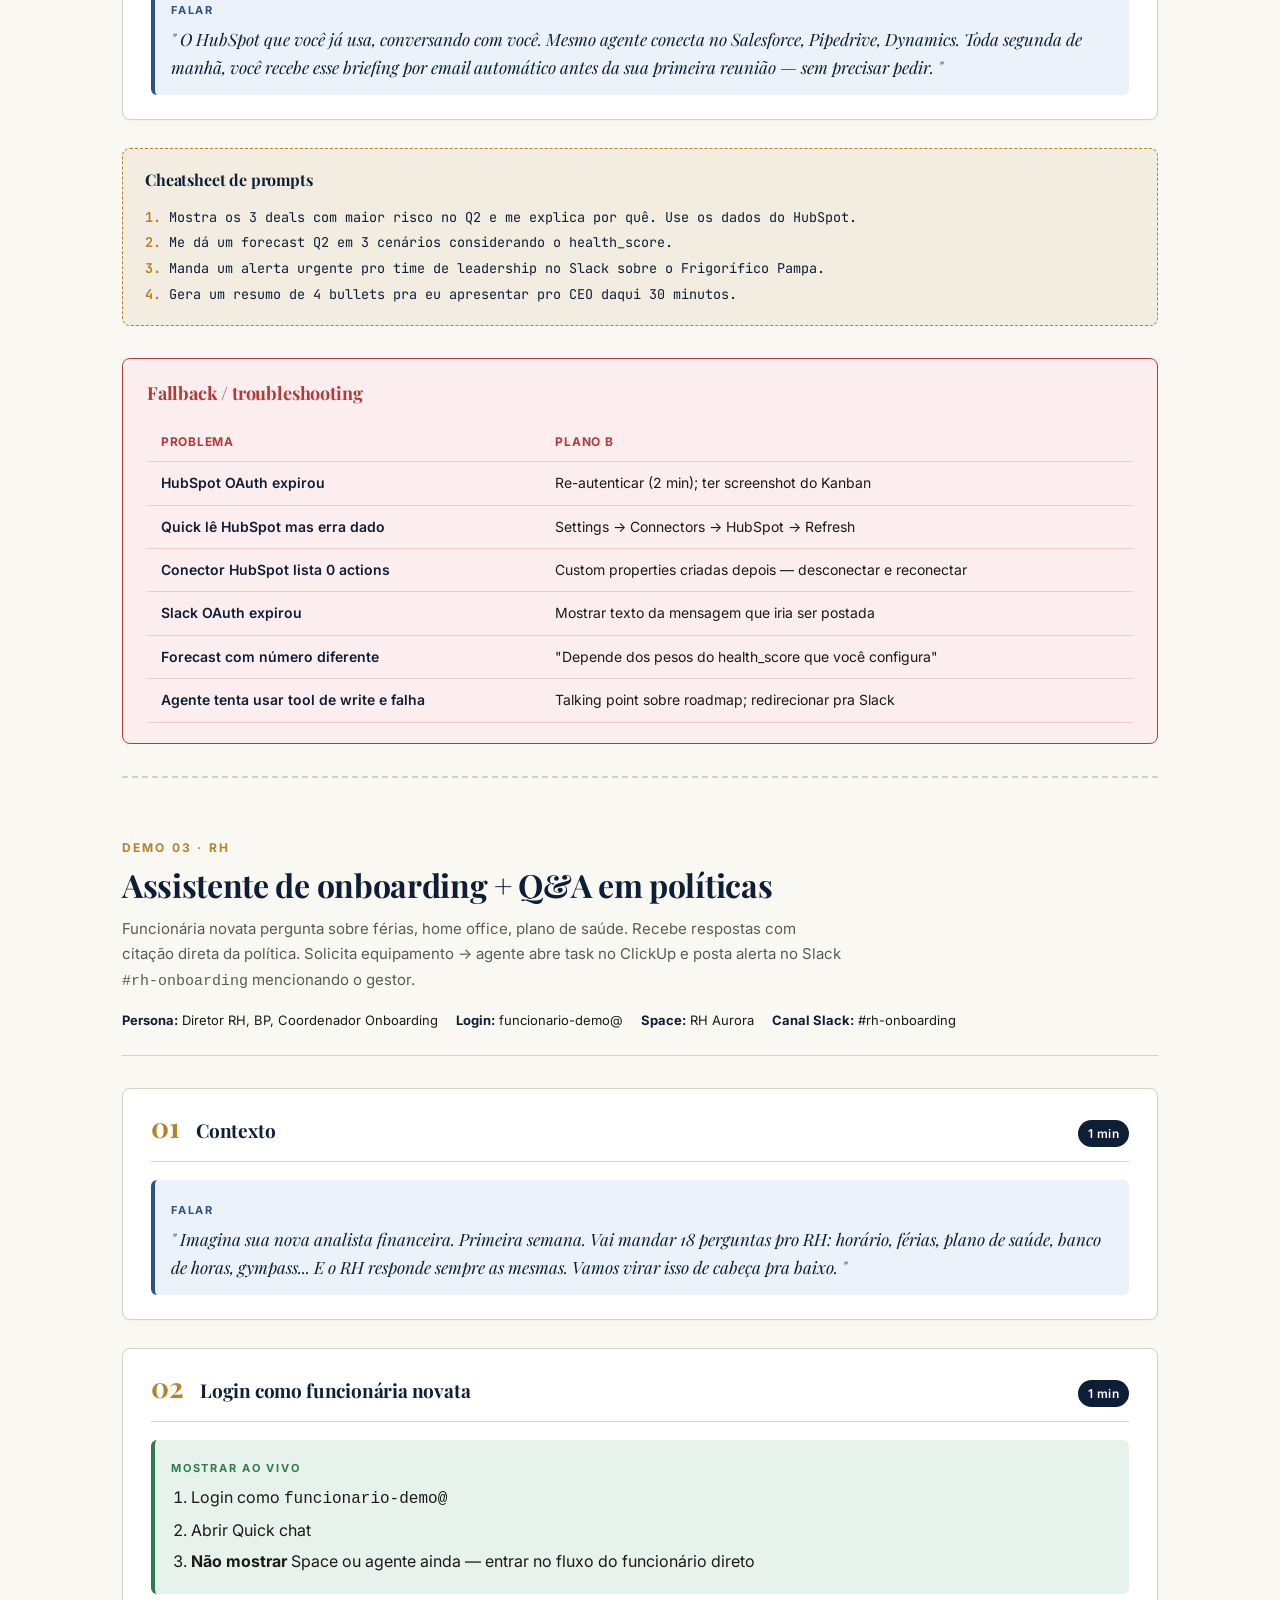
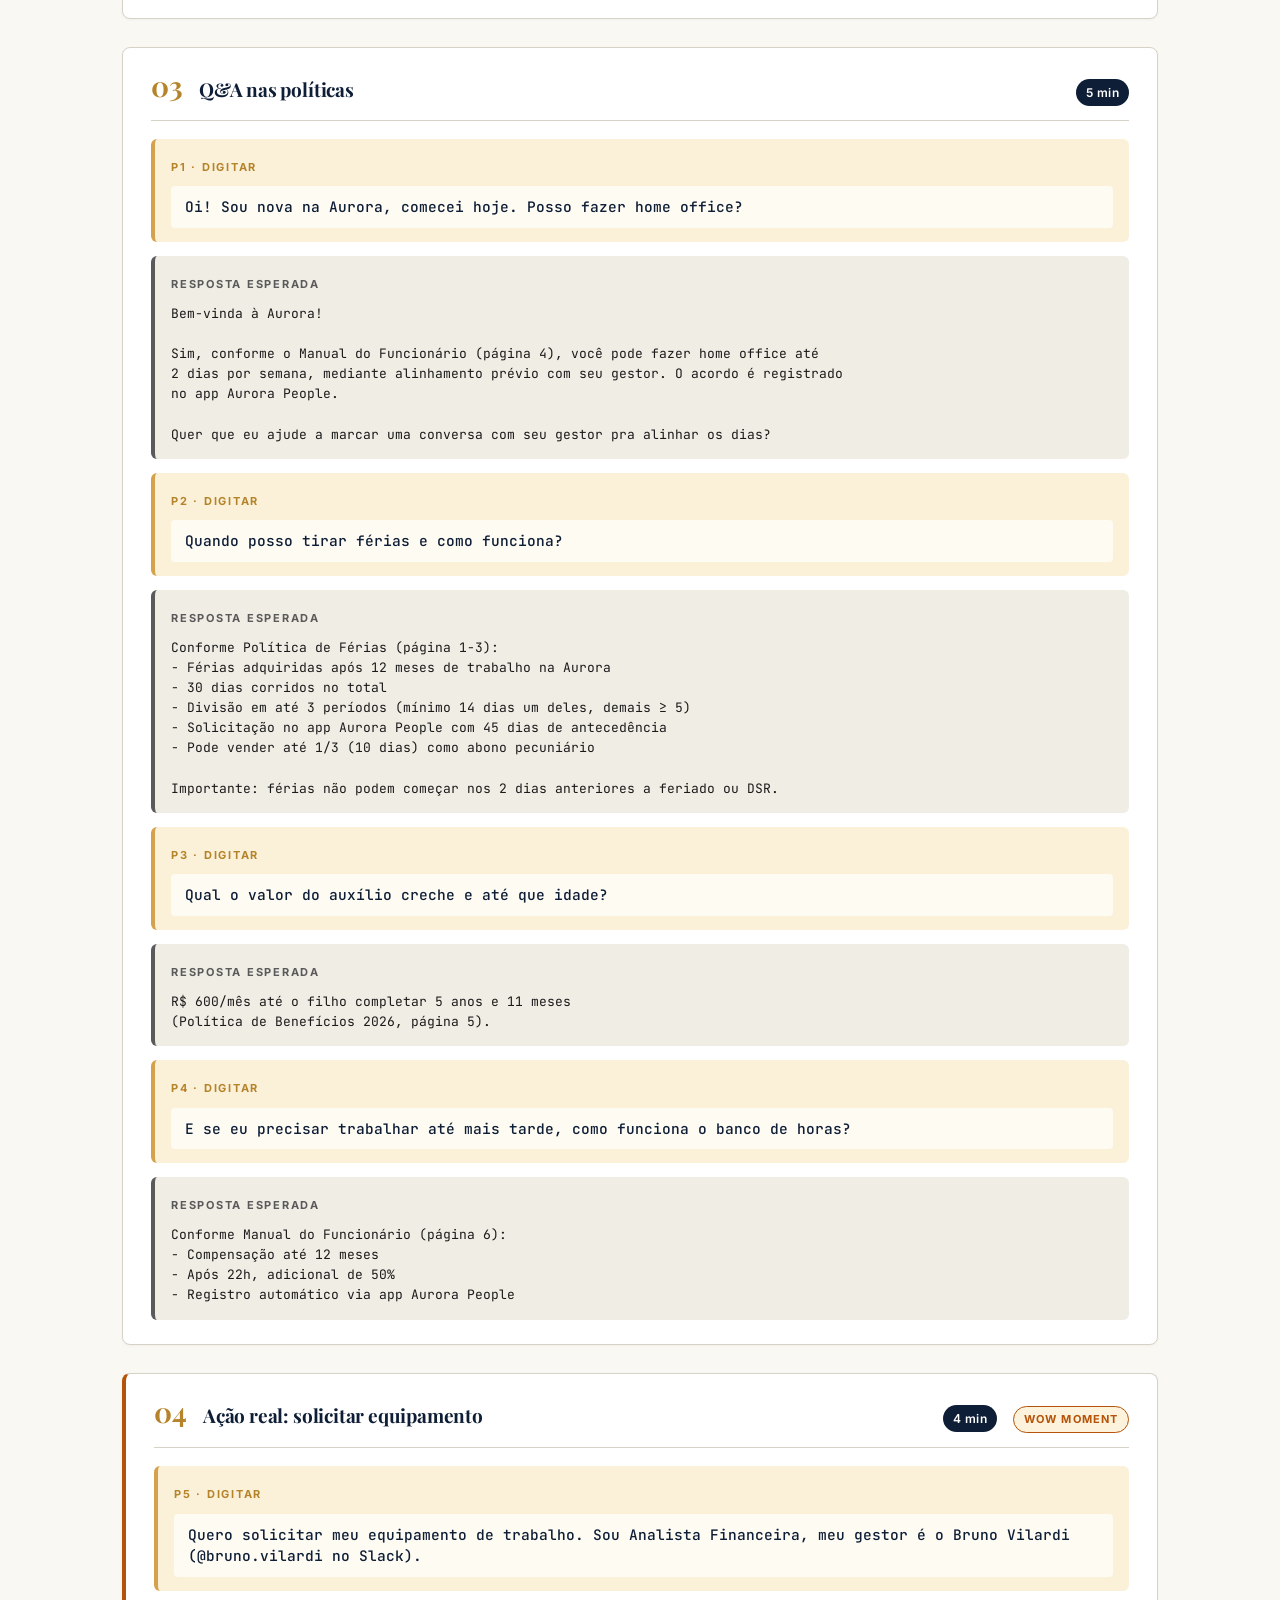
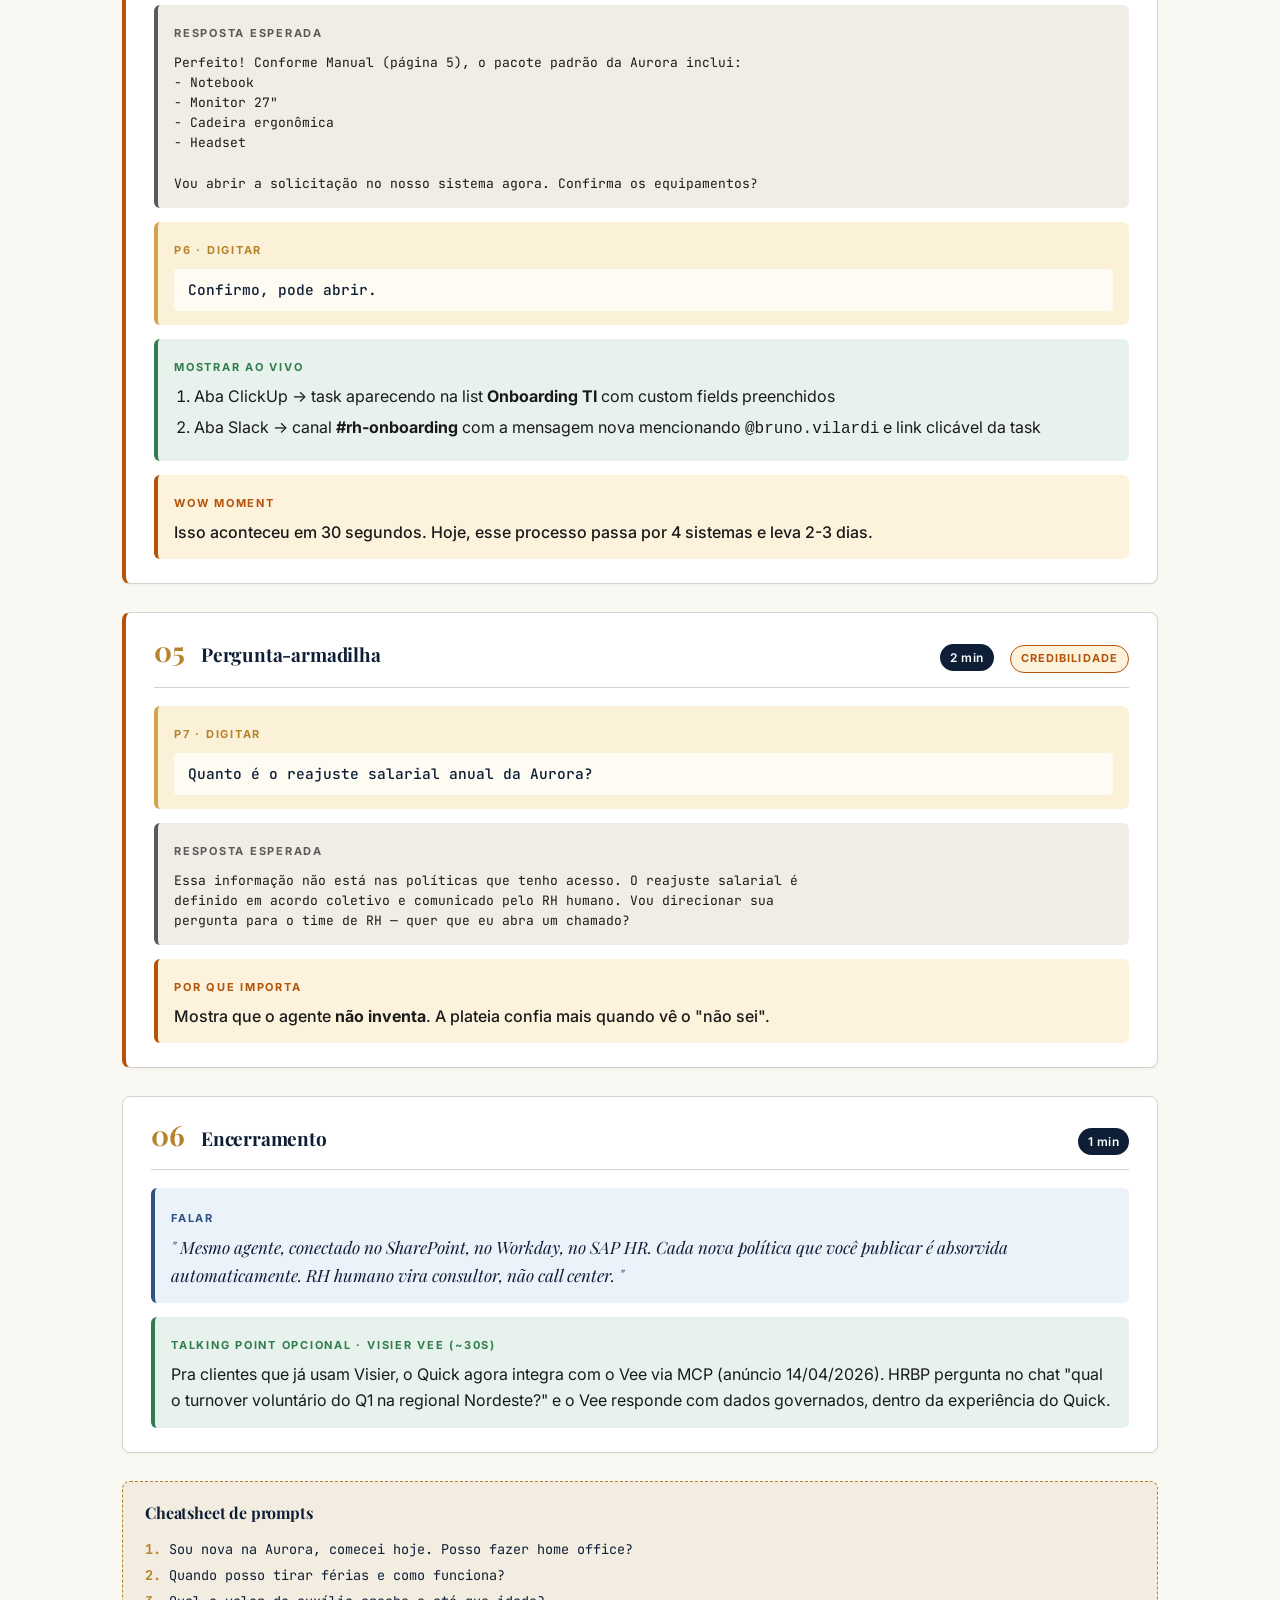
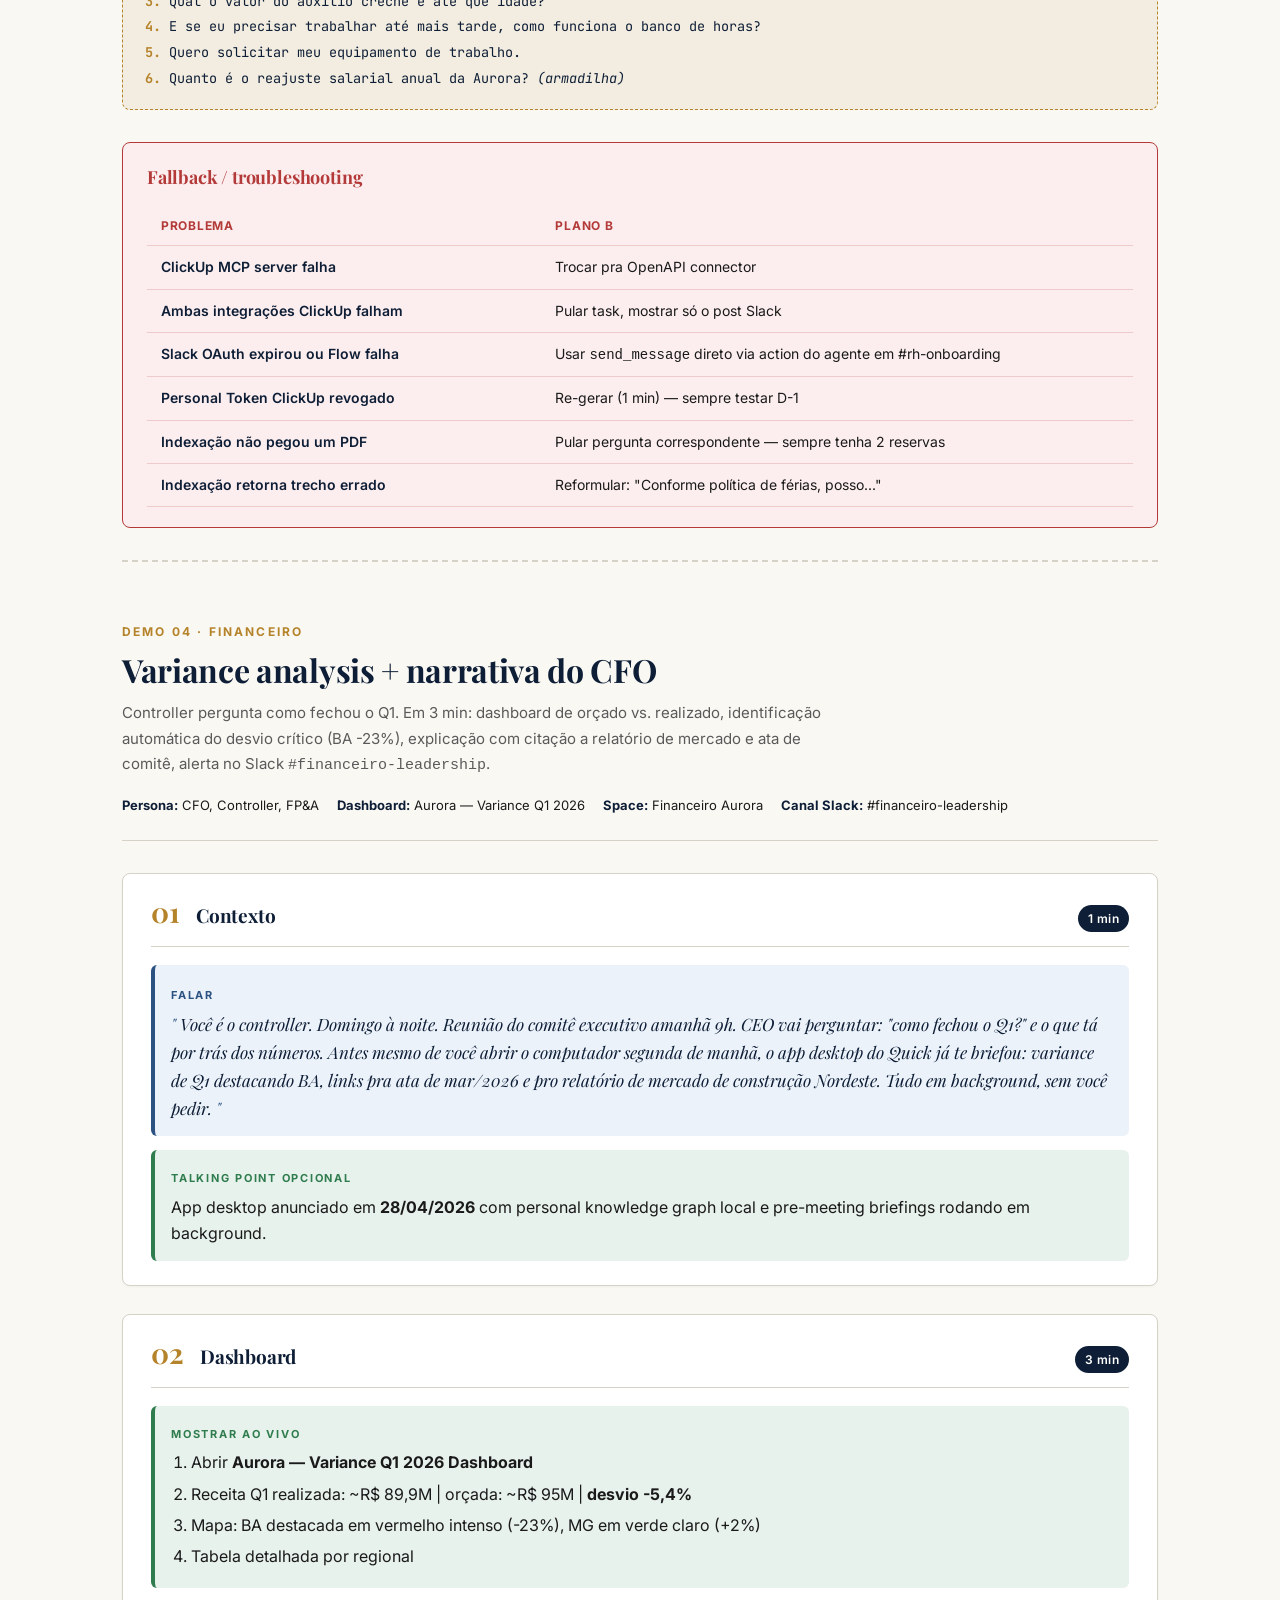
==== commit 81ce3f4c: "chore: alinhar nomenclatura com docs oficiais Amazon Quick Conforme docs oficiais em aws.amazon.com/" ====
--- a/aurora/demos-script.html
+++ b/aurora/demos-script.html
@@ -522,7 +522,7 @@
   <div class="demo-header">
     <span class="demo-eyebrow">Demo 01 · Jurídico</span>
     <h2>Revisão de contrato + extração de cláusulas</h2>
-    <p class="demo-summary">Advogado faz upload de um contrato no Quick Suite, pergunta em linguagem natural sobre vigência, multas e riscos. Em 2 min: resumo executivo + flags de risco + post automático no canal jurídico no Slack.</p>
+    <p class="demo-summary">Advogado faz upload de um contrato no Amazon Quick, pergunta em linguagem natural sobre vigência, multas e riscos. Em 2 min: resumo executivo + flags de risco + post automático no canal jurídico no Slack.</p>
     <div class="demo-meta">
       <span><strong>Persona:</strong> Diretor jurídico, advogado interno</span>
       <span><strong>Login:</strong> juridico-demo@</span>
@@ -1388,25 +1388,24 @@
       <code>Por que a receita BA ficou R$ 2,7M abaixo no Q1? Cruza o variance com o pipeline pra identificar o deal específico.</code>
     </div>
     <div class="action action-expected">
-      <span class="action-label">Resposta esperada</span>
-<pre>HEADLINE: O gap de R$ 2,7M na receita BA Q1 é explicado pelo slippage do
-deal DER-BA — Recuperação BR-324 (R$ 5,8M, Patrícia Alves), que originalmente
-fecharia em Q1 mas foi reprogramado para Q3 por atraso na liberação federal.
-
-CONTEXTO CRUZADO:
-- Dataset Aurora Variance Q1: receita BA realizada R$ 8,8M vs orçada R$ 11,5M
-  (-R$ 2,7M / -23%)
-- HubSpot deal DER-BA: closedate 2026-07-15, expected_close_quarter_original=Q1,
-  SLIPPED 2 trimestres. Valor R$ 5,8M × ~50% reconhecimento POC = R$ 2,9M
-  de receita perdida em Q1, batendo com o gap.
-- Ata Comitê mar/2026 item 3.2a: confirma atraso em obras públicas no Nordeste,
-  BA particularmente exposta — ~60% da carteira regional em contratos públicos
-  federais.
-- Relatório de Mercado Q1 página 4: corrobora retração 4,7% Nordeste,
-  execução orçamentária União em 31% vs histórico 38%.
-
-CONCLUSÃO: o gap NÃO é falha de execução comercial nem operacional — é
-macro (atraso federal). O deal está vivo no pipeline, só foi reagendado.</pre>
+      <span class="action-label">Resposta esperada (prosa, sem HEADLINE forçado)</span>
+<pre>O gap de R$ 2,7M na receita BA Q1 (R$ 8,8M realizado vs R$ 11,5M orçado,
+-23%, conforme dataset Aurora Variance) é explicado pelo slippage do deal
+DER-BA — Recuperação BR-324 no pipeline HubSpot. O deal tem
+expected_close_quarter_original=Q1 mas o closedate atual é 2026-07-15 (Q3) —
+slippage de 2 trimestres. Com valor de R$ 5,8M e POC method ~50% de
+reconhecimento esperado em Q1, isso equivale a ~R$ 2,9M de receita não
+reconhecida, batendo praticamente com o gap.
+
+A causa é macroeconômica, não falha comercial. Conforme Ata do Comitê
+mar/2026 item 3.2a, a BA tem ~60% da carteira regional em contratos
+públicos federais e o trimestre teve atraso na liberação de orçamentos
+federais no Nordeste. O Relatório de Mercado Q1 2026 página 4 corrobora:
+retração de 4,7% no Nordeste e execução orçamentária da União em apenas
+31% (vs histórico de 38%).
+
+O deal está vivo no pipeline, apenas reagendado. Sales rep responsável:
+Patrícia Alves, health_score 50, última atividade 6 dias atrás.</pre>
     </div>
     <div class="action action-wow">
       <span class="action-label">Wow moment</span>
@@ -1441,9 +1440,11 @@
    Tipo: contrato privado (industrial)
    Status: saudável, alinha com estratégia de diversificação privada da ata
 
-CRUZAMENTO COM ATA item 3.2b: o plano de mitigação aprovado em fev/2026 mas
-não acionado em março contempla exatamente isso — diversificação privada
-(Polo Camaçari materializa) + monitoramento de pleitos federais (DER-BA).
+CRUZAMENTO COM ATA: Polo Camaçari materializa o item 3.2c (componente
+estrutural — meta de 45% até 2027 via diversificação privada). DER-BA é
+o caso do item 3.2b (componente executivo — plano não acionado em março;
+agora sob monitoramento quinzenal por Mariana Cordeiro desde 14/04,
+conforme encaminhamentos item 6).
 
 GAP COBERTO: R$ 7,9M em pipeline vs R$ 2,7M de gap Q1 = cobertura 2,9x.</pre>
     </div>
